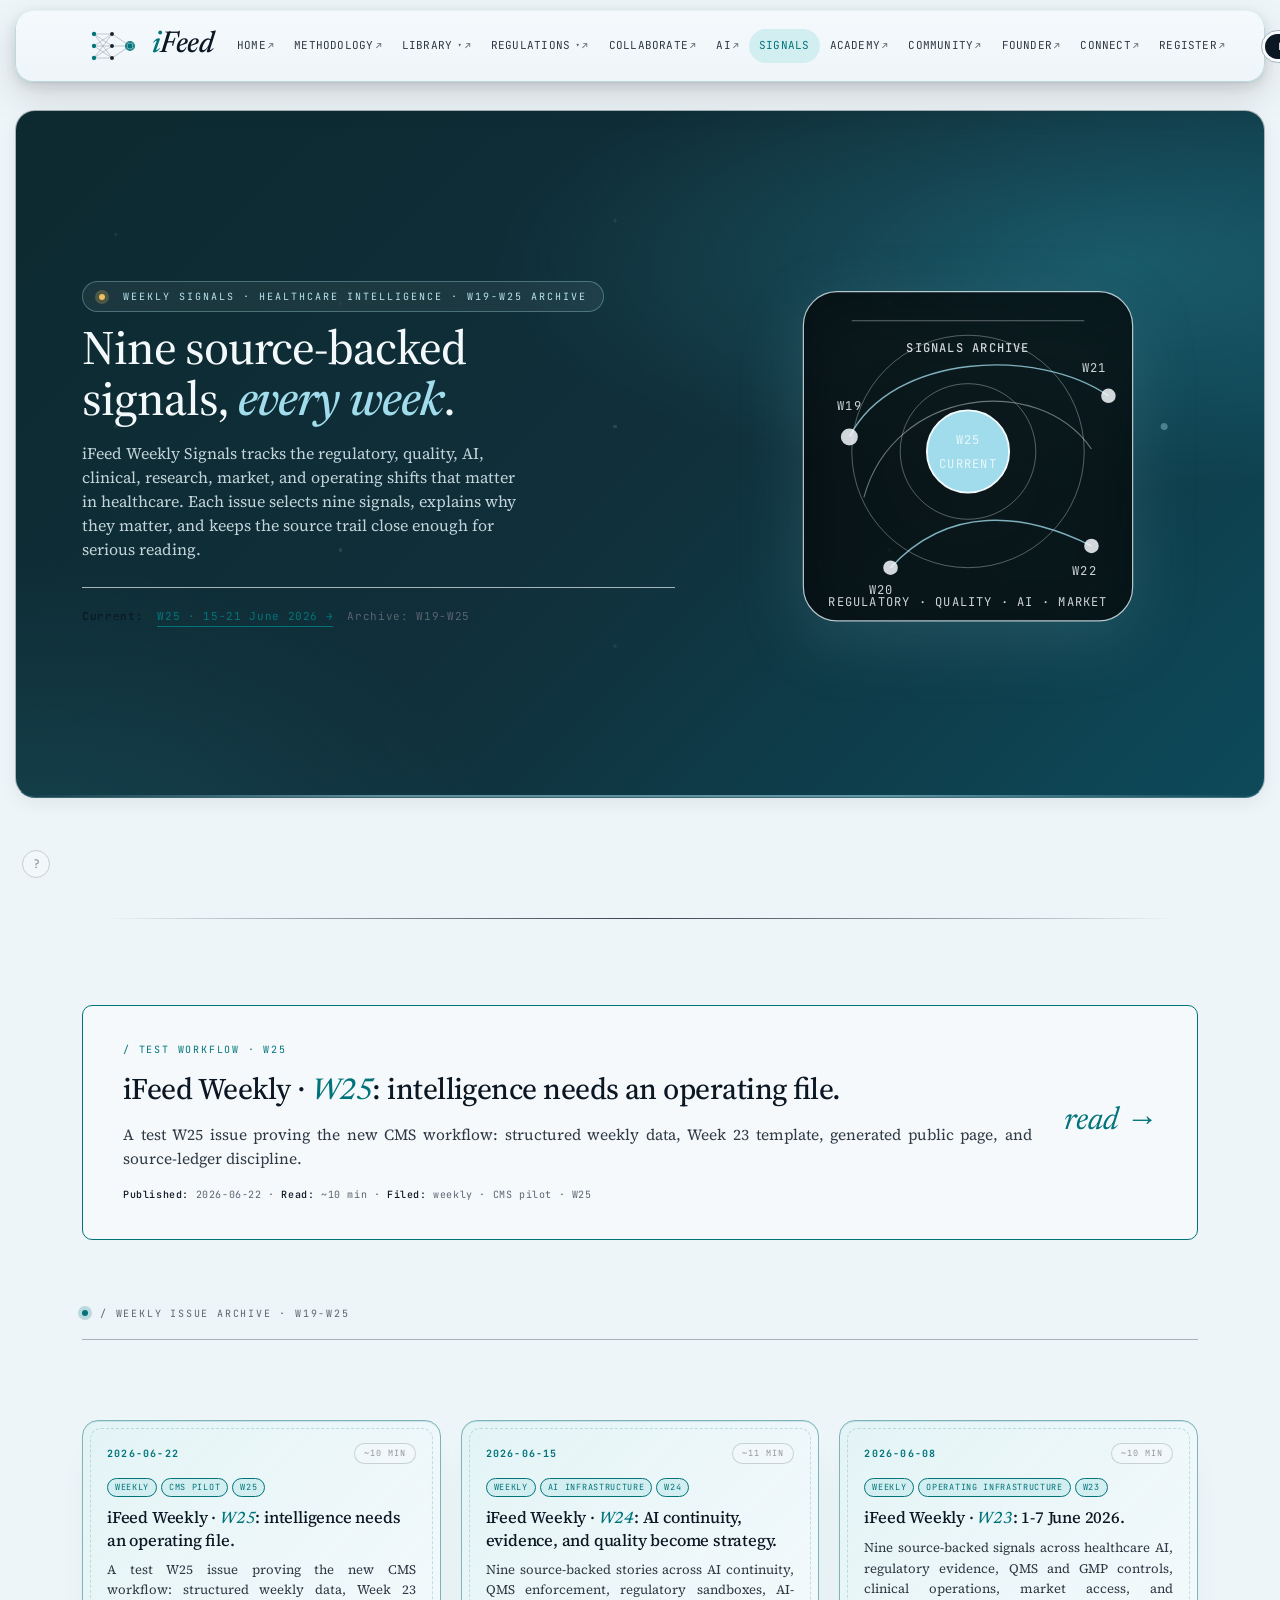
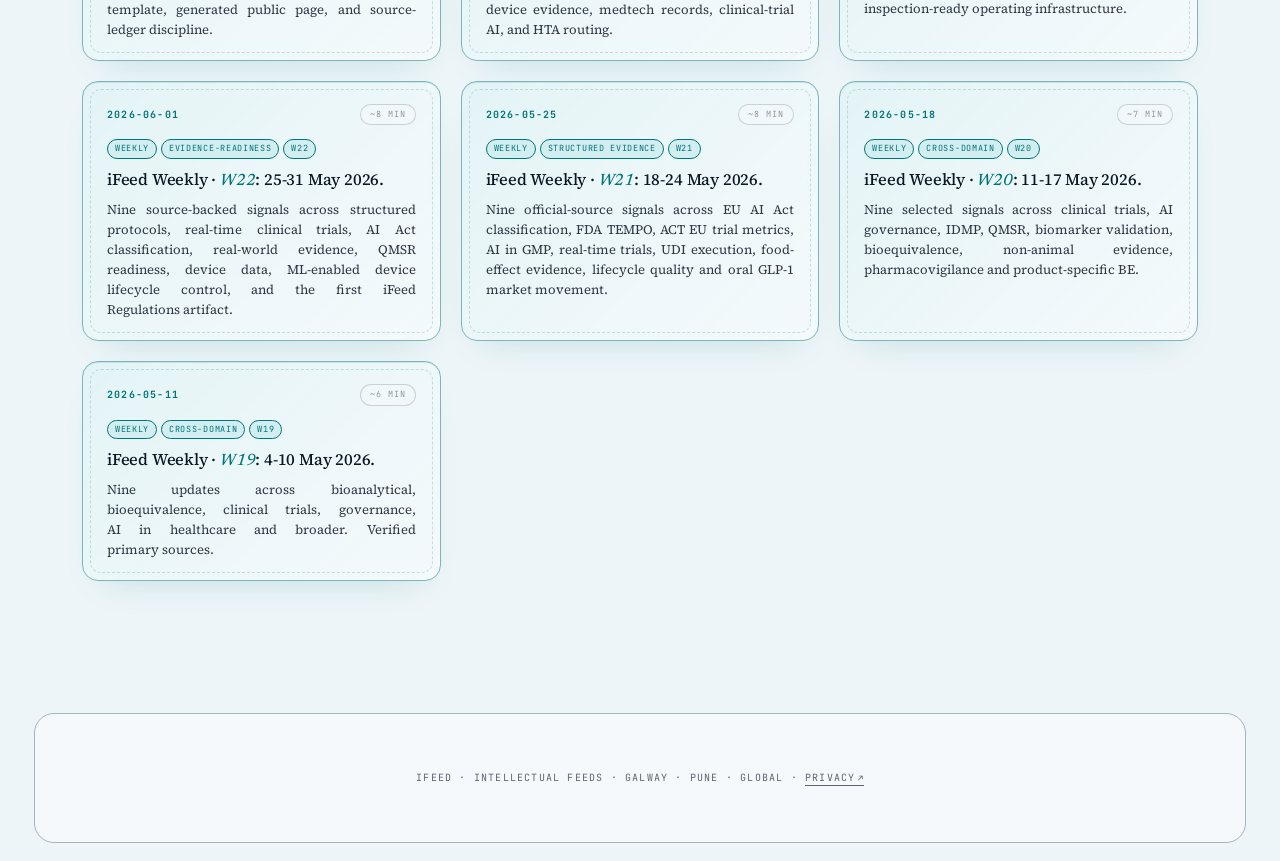
==== public/index.html @ 3b8269fa "Initial Weekly Signals CMS deployment" ====
<!doctype html>
<html lang="en" data-theme="light">
<head>
<meta charset="utf-8" />
<meta name="viewport" content="width=device-width, initial-scale=1" />
<meta http-equiv="Cache-Control" content="no-cache, no-store, must-revalidate" />
<meta http-equiv="Pragma" content="no-cache" />
<meta http-equiv="Expires" content="0" />
<title>iFeed Weekly Signals</title>
<meta name="description" content="iFeed Weekly Signals · source-backed healthcare intelligence across regulation, quality, AI, evidence, markets, and operations." />
<link rel="preconnect" href="https://fonts.googleapis.com" />
<link rel="preconnect" href="https://fonts.gstatic.com" crossorigin />
<link href="https://fonts.googleapis.com/css2?family=Inter:wght@400;500;600;700&family=JetBrains+Mono:wght@400;500&family=Newsreader:ital,opsz,wght@0,6..72,400;0,6..72,500;0,6..72,600;1,6..72,400;1,6..72,500;1,6..72,600&family=Source+Serif+4:opsz,wght@8..60,400;8..60,500;8..60,600&display=swap" rel="stylesheet" />
<link rel="stylesheet" href="theme.css?v=20260504au" />
<link rel="stylesheet" href="mark.css?v=20260504au" />
<script src="site.js?v=20260504au" defer></script>
<style>
  .wrap { max-width: 1180px; margin: 0 auto; padding: 0 32px; }
  .nav { position: sticky; top: 0; z-index: 50; background: color-mix(in srgb, var(--bg) 92%, transparent); backdrop-filter: blur(10px); border-bottom: 1px solid var(--rule); }
  .nav .nav-inner { max-width: 1180px; margin: 0 auto; padding: 22px 32px 22px 32px; display: flex; align-items: center; justify-content: space-between; gap: 14px; }
  .nav .brand { display: inline-flex; align-items: center; gap: 12px; }
  .nav .brand .nn11 { width: 88px; }
  .nav .brand .if-mark { font-size: 42px; }
  .nav .links { display: flex; gap: 2px; font-family: 'JetBrains Mono', monospace; font-size: 11px; letter-spacing: 0.02em; text-transform: uppercase; color: var(--ink-2); }
  .nav .links a { padding: 6px 0; border-bottom: 1px solid transparent; }
  .nav .links a:hover { color: var(--accent); border-bottom-color: var(--accent); }
  .nav .links a.current { color: var(--accent); }

  .hero { padding: 70px 0 48px; border-bottom: 1px solid var(--rule); }
  .hero .eyebrow { font-family: 'JetBrains Mono', monospace; font-size: 11px; letter-spacing: 0.18em; text-transform: uppercase; color: var(--accent); margin-bottom: 16px; }
  .hero h1 { font-family: 'Source Serif 4', serif; font-size: clamp(38px, 4.6vw, 56px); font-weight: 500; letter-spacing: -0.02em; line-height: 1.05; margin: 0 0 20px; max-width: 22ch; }
  .hero h1 em { font-family: 'Newsreader', serif; font-style: italic; color: var(--accent); }
  .hero .lede { font-family: 'Source Serif 4', serif; font-size: 19px; line-height: 1.55; color: var(--ink-2); max-width: 64ch; margin: 0; }
  .hero .lede em { font-family: 'Newsreader', serif; font-style: italic; color: var(--accent); }
  /* Hero 2-column with banner viz on the right (round 2.27 · adds the
     "small artifact in banner" pattern that other top-level pages have) */
  .hero-grid { display: grid; grid-template-columns: 1.3fr 1fr; gap: 56px; align-items: center; }
  @media (max-width: 960px) { .hero-grid { grid-template-columns: 1fr; gap: 28px; } .hero-viz { max-width: 320px; margin: 8px auto 0; justify-self: center; } }
  .hero-viz { width: 100%; max-width: 460px; justify-self: end; }
  .hero-viz svg { width: 100%; height: auto; display: block; overflow: visible; }
  /* Weekly Signals banner artifact · five weekly releases, one current issue */
  .signal-map .sm-panel { fill: color-mix(in srgb, var(--hero-bg) 44%, transparent); stroke: var(--hero-fg); stroke-width: 1; opacity: 0.72; }
  .signal-map .sm-orbit { fill: none; stroke: var(--hero-fg); stroke-width: 0.8; opacity: 0.34; }
  .signal-map .sm-path { fill: none; stroke: var(--hero-em); stroke-width: 1.2; opacity: 0.78; }
  .signal-map .sm-path-soft { fill: none; stroke: var(--hero-fg); stroke-width: 0.9; opacity: 0.42; }
  .signal-map .sm-node { fill: var(--hero-fg); opacity: 0.86; }
  .signal-map .sm-node-current { fill: var(--hero-em); stroke: var(--hero-fg); stroke-width: 1.5; }
  .signal-map .sm-label { font-family: 'JetBrains Mono', monospace; font-size: 8.5px; letter-spacing: 0.16em; text-transform: uppercase; fill: var(--hero-fg); opacity: 0.88; }
  .signal-map .sm-title { font-family: 'Source Serif 4', serif; font-size: 19px; font-weight: 500; fill: var(--hero-fg); }
  .signal-map .sm-current { font-family: 'JetBrains Mono', monospace; font-size: 9.5px; letter-spacing: 0.16em; text-transform: uppercase; fill: var(--hero-em); }
  .signal-map .sm-rule { stroke: var(--hero-fg); stroke-width: 0.7; opacity: 0.44; }

  /* Featured note */
  .feature { padding: 30px 0 16px; }
  .feature-card { padding: 36px 40px; background: var(--surface); border: 1px solid var(--accent); display: grid; grid-template-columns: 1fr auto; gap: 32px; align-items: center; transition: transform 0.18s; color: inherit; }
  .feature-card:hover { }
  @media (max-width: 760px) { .feature-card { grid-template-columns: 1fr; } }
  .feature-card .lab { font-family: 'JetBrains Mono', monospace; font-size: 10px; letter-spacing: 0.18em; text-transform: uppercase; color: var(--accent); margin-bottom: 14px; }
  .feature-card h2 { font-family: 'Source Serif 4', serif; font-size: 30px; font-weight: 500; letter-spacing: -0.018em; line-height: 1.15; margin: 0 0 14px; }
  .feature-card h2 em { font-family: 'Newsreader', serif; font-style: italic; color: var(--accent); }
  .feature-card p { font-family: 'Source Serif 4', serif; font-size: 15.5px; color: var(--ink-2); line-height: 1.55; margin: 0 0 16px; }
  .feature-card .meta { font-family: 'JetBrains Mono', monospace; font-size: 10px; letter-spacing: 0.06em; color: var(--ink-3); }
  .feature-card .meta b { color: var(--ink); font-weight: 500; }
  .feature-arrow { font-family: 'Newsreader', serif; font-style: italic; font-size: 32px; color: var(--accent); white-space: nowrap; }

  /* Notes gallery · iFeed-distinctive card-grid */
  .timeline { padding: 50px 0 80px; }
  .tl-h { font-family: 'JetBrains Mono', monospace; font-size: 10px; letter-spacing: 0.18em; text-transform: uppercase; color: var(--ink-3); margin: 0 0 28px; padding-bottom: 12px; border-bottom: 1px solid var(--rule-2); display: flex; align-items: center; gap: 12px; }
  .tl-h::before { content: ""; display: inline-block; width: 6px; height: 6px; border-radius: 50%; background: var(--accent); box-shadow: 0 0 0 4px color-mix(in srgb, var(--accent) 22%, transparent); }
  /* ───── Notes redesign · GLASS card · all-corner rounded · light folder icon ─────
     Single-piece card: fully rounded 16px, glass gradient + backdrop blur + dashed inner ring.
     Date sits inside as a light folder-icon + label, NOT an overhanging tab. */
  .gallery { display: grid !important; grid-template-columns: repeat(3, 1fr) !important; gap: 20px !important; padding: 24px 0 16px !important; margin: 0 !important; }
  @media (max-width: 1080px) { .gallery { grid-template-columns: repeat(2, 1fr) !important; } }
  @media (max-width: 720px) { .gallery { grid-template-columns: 1fr !important; } }

  /* Card · single glass piece, all corners curved */
  .note-row {
    position: relative;
    display: flex; flex-direction: column !important;
    padding: 22px 24px 20px !important;
    background: linear-gradient(135deg,
      color-mix(in srgb, var(--accent-bg) 50%, var(--surface)) 0%,
      color-mix(in srgb, var(--surface) 92%, transparent) 100%) !important;
    border: 1.5px solid color-mix(in srgb, var(--accent) 30%, var(--rule)) !important;
    border-radius: 16px !important;
    overflow: hidden !important;
    backdrop-filter: blur(8px); -webkit-backdrop-filter: blur(8px);
    box-shadow:
      0 1px 0 color-mix(in srgb, var(--accent) 14%, transparent) inset,
      0 18px 36px -22px color-mix(in srgb, var(--accent) 22%, transparent);
    transition: transform 0.22s, box-shadow 0.22s, border-color 0.18s !important;
    color: inherit; text-decoration: none;
    min-height: 0 !important; gap: 0 !important;
  }
  .note-row::before {
    content: ""; position: absolute; inset: 7px; border-radius: 11px;
    border: 1px dashed color-mix(in srgb, var(--accent) 20%, transparent);
    pointer-events: none; z-index: 0;
  }
  .note-row::after { display: none !important; box-shadow: none !important; }
  .note-row > * { position: relative; z-index: 1; }
  .note-row:hover {
    transform: translateY(-3px) !important;
    border-color: var(--accent) !important;
    box-shadow:
      0 1px 0 color-mix(in srgb, var(--accent) 22%, transparent) inset,
      0 26px 52px -24px color-mix(in srgb, var(--accent) 32%, transparent) !important;
  }

  /* TOP META ROW · light folder icon + date + read-time pill */
  .note-row .visual {
    display: flex !important; flex-direction: row !important;
    align-items: center !important; justify-content: space-between !important;
    aspect-ratio: auto !important;
    background: transparent !important;
    border: 0 !important;
    margin: 0 0 14px 0 !important;
    padding: 0 !important;
    overflow: visible !important;
    isolation: auto !important;
    gap: 10px !important;
    height: auto !important;
  }
  .note-row .visual::before, .note-row .visual::after { display: none !important; }
  .note-row .visual .glyph, .note-row .visual .if-stamp, .note-row .visual .pulse { display: none !important; }
  /* Date label · plain accent text, bold, no icon */
  .note-row .visual .yr {
    position: static !important;
    padding: 0 !important;
    background: transparent !important;
    background-image: none !important;
    color: var(--accent) !important;
    font-family: 'JetBrains Mono', monospace !important;
    font-style: normal !important;
    font-size: 10px !important;
    line-height: 1.4 !important;
    letter-spacing: 0.12em !important;
    text-transform: uppercase !important;
    opacity: 1 !important;
    font-weight: 700 !important;
    backdrop-filter: none !important;
    white-space: nowrap;
  }
  .note-row .visual .yr::after { display: none !important; }
  /* Read-time pill · soft light grey */
  .note-row .visual .right {
    position: static !important;
    padding: 3px 9px !important;
    background: color-mix(in srgb, var(--surface) 50%, transparent) !important;
    backdrop-filter: none !important;
    color: color-mix(in srgb, var(--ink-3) 65%, var(--surface)) !important;
    border: 1px solid color-mix(in srgb, var(--rule-2) 55%, transparent) !important;
    border-radius: 999px !important;
    font-family: 'JetBrains Mono', monospace !important;
    font-size: 8.5px !important;
    letter-spacing: 0.12em !important;
    text-transform: uppercase !important;
    opacity: 1 !important;
  }

  /* BODY · glass content (all sits inside the single card) */
  .note-row .body {
    position: static !important;
    padding: 0 !important;
    background: transparent !important;
    border: 0 !important;
    border-radius: 0 !important;
    backdrop-filter: none !important;
    box-shadow: none !important;
    display: flex !important; flex-direction: column !important;
    gap: 8px !important;
    flex: 1 1 auto;
    min-width: 0;
    overflow: visible !important;
  }
  .note-row .body::before { display: none !important; }

  @media (max-width: 540px) {
    .note-row { padding: 20px 20px 18px !important; }
  }
  .note-row::after { content: ""; position: absolute; inset: 0; border-radius: 14px; pointer-events: none; box-shadow: inset 0 0 0 1px transparent; transition: box-shadow 0.28s; }
  .note-row:hover { transform: translateY(-2px) !important; border-color: var(--accent) !important; box-shadow: 0 18px 36px -22px color-mix(in srgb, var(--accent) 30%, transparent) !important; }
  .note-row:hover::after { box-shadow: none !important; }
  .note-row .visual { position: relative; aspect-ratio: 16 / 10; display: flex; align-items: center; justify-content: center; overflow: hidden; isolation: isolate; }
  .note-row .visual::before { content: ""; position: absolute; inset: 0; opacity: 1; z-index: 1; }
  /* iFeed-distinctive: faint neural-network silhouette in banner */
  .note-row .visual::after { content: ""; position: absolute; inset: 0; z-index: 2; background-image:
    radial-gradient(circle at 18% 32%, var(--banner-pattern-a) 1.6px, transparent 2px),
    radial-gradient(circle at 18% 56%, var(--banner-pattern-a) 1.6px, transparent 2px),
    radial-gradient(circle at 18% 80%, var(--banner-pattern-a) 1.6px, transparent 2px),
    radial-gradient(circle at 50% 32%, var(--banner-pattern-b) 1.6px, transparent 2px),
    radial-gradient(circle at 50% 56%, var(--banner-pattern-b) 1.6px, transparent 2px),
    radial-gradient(circle at 50% 80%, var(--banner-pattern-b) 1.6px, transparent 2px),
    radial-gradient(circle at 82% 56%, var(--banner-pattern-c) 2.6px, transparent 3px),
    linear-gradient(110deg, transparent 35%, var(--banner-pattern-a) 50%, transparent 65%);
    pointer-events: none; mix-blend-mode: screen; }
  .note-row .glyph { position: relative; z-index: 3; font-family: 'Newsreader', serif; font-style: italic; font-size: 60px; color: var(--banner-fg); line-height: 1; text-shadow: 0 2px 18px color-mix(in srgb, var(--ink) 50%, transparent); letter-spacing: -0.02em; transition: transform 0.4s cubic-bezier(0.2, 0.7, 0.3, 1); }
  .note-row:hover .glyph { transform: scale(1.08) translateX(-2px); }
  /* iFeed brand mark · top-right corner */
  .note-row .visual .if-stamp { position: absolute; top: 14px; right: 14px; z-index: 3; width: 22px; height: 22px; border: 1px solid var(--banner-stamp-bd); border-radius: 50%; display: flex; align-items: center; justify-content: center; font-family: 'Newsreader', serif; font-style: italic; font-size: 13px; color: var(--banner-fg); opacity: 0.85; backdrop-filter: blur(6px); background: var(--banner-stamp-bg); }
  .note-row .visual .yr { position: absolute; bottom: 14px; left: 16px; z-index: 3; font-family: 'JetBrains Mono', monospace; font-size: 10px; letter-spacing: 0.14em; color: var(--banner-fg); text-transform: uppercase; opacity: 0.96; padding: 4px 10px; background: var(--banner-overlay); border-radius: 999px; backdrop-filter: blur(6px); }
  .note-row .visual .right { position: absolute; bottom: 14px; right: 16px; z-index: 3; font-family: 'JetBrains Mono', monospace; font-size: 10px; letter-spacing: 0.14em; color: var(--banner-fg); text-transform: uppercase; opacity: 0.96; padding: 4px 10px; background: var(--banner-overlay); border-radius: 999px; backdrop-filter: blur(6px); }
  .note-row .body .topics { order: 1; margin-bottom: 2px; flex-wrap: wrap; gap: 4px !important; }
  .note-row .body .topics .chip { font-size: 8.5px !important; padding: 2px 7px !important; }
  .note-row .body h3 { order: 2 !important; margin: 0 !important; font-size: 16.5px !important; line-height: 1.28 !important; letter-spacing: -0.012em !important; }
  .note-row .body p { order: 3 !important; font-size: 13px !important; line-height: 1.55 !important; }
  /* Newsreader-italic accent stripe at top of body — iFeed-distinctive */
  .note-row .body::before { content: ""; position: absolute; top: 0; left: 24px; right: 24px; height: 1px; background: linear-gradient(90deg, var(--accent), transparent); opacity: 0; transition: opacity 0.28s; }
  .note-row:hover .body::before { opacity: 1; }
  .note-row .body .topics { display: flex; gap: 6px; flex-wrap: wrap; order: 1; }
  .note-row .body .topics .chip { font-family: 'JetBrains Mono', monospace; font-size: 9px; padding: 3px 9px; letter-spacing: 0.08em; text-transform: uppercase; border: 1px solid var(--accent); color: var(--accent); background: var(--accent-bg); border-radius: 999px; transition: background 0.18s; }
  .note-row:hover .body .topics .chip { background: color-mix(in srgb, var(--accent-bg) 80%, var(--accent)); }
  .note-row .body h3 { order: 2; font-family: 'Source Serif 4', serif; font-size: 18px; font-weight: 500; margin: 0; letter-spacing: -0.008em; line-height: 1.3; color: var(--ink); transition: color 0.22s; }
  .note-row .body h3 em { font-family: 'Newsreader', serif; font-style: italic; color: var(--accent); }
  .note-row .body p { display: block !important; font-family: 'Source Serif 4', serif; font-size: 13.5px; color: var(--ink-2); line-height: 1.55; margin: 0 !important; order: 3; }
  .note-row:hover h3 { color: var(--accent); }
  /* Subtle visual band line · pulses on hover */
  .note-row .visual .pulse { position: absolute; bottom: 0; left: 0; right: 0; height: 2px; background: linear-gradient(90deg, transparent, var(--accent), transparent); transform: translateX(-100%); transition: transform 0.6s ease; z-index: 4; }
  .note-row:hover .visual .pulse { transform: translateX(100%); }
  /* Topic-coloured visual banners */
  .note-row[data-topics*="eu-ai-act"] .visual::before { background: linear-gradient(135deg, #3F6D7E 0%, #1F3F4D 100%); }
  .note-row[data-topics*="fda"] .visual::before { background: linear-gradient(135deg, #5A6F8A 0%, #2D3A4B 100%); }
  .note-row[data-topics*="gmp"] .visual::before { background: linear-gradient(135deg, #6B7D5A 0%, #3D4A2D 100%); }
  .note-row[data-topics*="bioanalytical"] .visual::before { background: linear-gradient(135deg, #7A6C4F 0%, #4A3F2D 100%); }
  .note-row[data-topics*="bioequivalence"] .visual::before { background: linear-gradient(135deg, #8A6B6B 0%, #4F3838 100%); }
  .note-row[data-topics*="clinical"] .visual::before { background: linear-gradient(135deg, #6F7C8A 0%, #3D4754 100%); }
  .note-row[data-topics*="governance"] .visual::before { background: linear-gradient(135deg, #5C7470 0%, #2F4441 100%); }
  .note-row[data-topics*="methodology"] .visual::before { background: linear-gradient(135deg, #7A5A75 0%, #422E40 100%); }
  /* Default fallback for any unmatched */
  .note-row .visual::before { background: linear-gradient(135deg, var(--accent) 0%, color-mix(in srgb, var(--accent) 60%, var(--ink)) 100%); }
  .note-row.ph { opacity: 0.55; pointer-events: none; }
  .note-row.ph .visual::before { background: linear-gradient(135deg, var(--ink-3) 0%, var(--rule-2) 100%); }
  .note-row.subscribe-card .visual::before { background: linear-gradient(135deg, var(--ink) 0%, var(--accent) 100%); }
  .note-row.subscribe-card { border-color: var(--accent); }

  footer { padding: 40px 0 80px; }
  footer .credits { font-family: 'JetBrains Mono', monospace; font-size: 10px; color: var(--ink-3); letter-spacing: 0.12em; text-transform: uppercase; text-align: center; }

  /* Responsive · banner + card adjustments for narrow viewports */
  @media (max-width: 540px) {
    .note-row .visual { aspect-ratio: 16 / 9; }
    .note-row .glyph { font-size: 48px; }
    .note-row .body { padding: 18px 18px 22px; }
    .note-row .body h3 { font-size: 17px; }
    .gallery { gap: 16px; grid-template-columns: 1fr; }
  }
  @media (max-width: 760px) {
    .feature-card { padding: 28px 26px; }
    .feature-card h2 { font-size: 24px; }
    .filter-strip .chips { gap: 6px; }
  }

  /* hero · banner · contrast-with-page (light page → dark banner, dark page → light banner) */
  .hero-banner-canvas {
    position: relative; overflow: hidden; isolation: isolate;
    background:
      radial-gradient(ellipse 80% 60% at 80% 30%, var(--hero-glow-a) 0%, transparent 60%),
      radial-gradient(ellipse 60% 80% at 0% 100%, var(--hero-glow-b) 0%, transparent 55%),
      linear-gradient(135deg, var(--hero-base) 0%, var(--hero-mid) 50%, var(--hero-end) 100%);
    border-bottom: 1px solid var(--hero-border);
    color: var(--hero-fg);
  }
  .hero-banner-canvas::before {
    content: ""; position: absolute; inset: 0; z-index: 0; pointer-events: none;
    background-image:
      radial-gradient(circle at 12% 20%, var(--hero-pat-a) 1.4px, transparent 2px),
      radial-gradient(circle at 12% 50%, var(--hero-pat-a) 1.4px, transparent 2px),
      radial-gradient(circle at 12% 80%, var(--hero-pat-a) 1.4px, transparent 2px),
      radial-gradient(circle at 30% 30%, var(--hero-pat-b) 1.6px, transparent 2px),
      radial-gradient(circle at 30% 70%, var(--hero-pat-b) 1.6px, transparent 2px),
      radial-gradient(circle at 50% 50%, var(--hero-pat-b) 1.8px, transparent 2px),
      radial-gradient(circle at 70% 35%, var(--hero-pat-a) 1.4px, transparent 2px),
      radial-gradient(circle at 70% 65%, var(--hero-pat-a) 1.4px, transparent 2px),
      radial-gradient(circle at 90% 50%, var(--hero-pat-c) 3px, transparent 4px);
  }
  .hero-banner-canvas > .wrap, .hero-banner-canvas > * { position: relative; z-index: 1; }
  /* In-banner typography overrides */
  .hero-banner-canvas .eyebrow { color: var(--hero-eyebrow-fg) !important; display: inline-flex; align-items: center; gap: 10px; padding: 6px 14px; border: 1px solid var(--hero-eyebrow-bd); border-radius: 999px; backdrop-filter: blur(6px); background: var(--hero-eyebrow-bg); }
  .hero-banner-canvas .eyebrow .signal-mark { background: var(--hero-signal) !important; box-shadow: 0 0 0 4px var(--hero-signal-halo) !important; }
  .hero-banner-canvas h1 { color: var(--hero-fg) !important; }
  .hero-banner-canvas h1 em { color: var(--hero-em) !important; }
  .hero-banner-canvas .lede { color: var(--hero-fg-soft) !important; }
  .hero-banner-canvas .lede em { color: var(--hero-em) !important; }
  .hero-banner-canvas p { color: var(--hero-fg-soft); }
  .hero-banner-canvas p em { color: var(--hero-em); }
  .hero-banner-canvas .meta, .hero-banner-canvas .meta-strip { color: var(--hero-meta-fg) !important; border-top: 1px solid var(--hero-meta-rule); }
  .hero-banner-canvas .meta b, .hero-banner-canvas .meta-strip b { color: var(--hero-meta-strong) !important; }
  .hero-banner-canvas .meta a, .hero-banner-canvas .meta-strip a { color: var(--hero-em) !important; }
  .hero-banner-canvas a { color: var(--hero-em); }
  .hero-banner-canvas .cta-btn, .hero-banner-canvas .btn { display: inline-flex; align-items: center; gap: 10px; padding: 14px 26px; font-family: 'JetBrains Mono', monospace; font-size: 11px; letter-spacing: 0.14em; text-transform: uppercase; border-radius: 999px; transition: transform 0.2s, background 0.2s, border-color 0.2s, color 0.2s; }
  .hero-banner-canvas .cta-btn.primary, .hero-banner-canvas .btn.primary { background: var(--hero-cta1-bg); color: var(--hero-cta1-fg); border: 1px solid var(--hero-cta1-bg); }
  .hero-banner-canvas .cta-btn.primary:hover, .hero-banner-canvas .btn.primary:hover { transform: translateY(-2px); background: var(--hero-cta1-bg-h); border-color: var(--hero-cta1-bg-h); }
  .hero-banner-canvas .cta-btn.secondary, .hero-banner-canvas .btn.secondary { background: transparent; color: var(--hero-cta2-fg); border: 1px solid var(--hero-cta2-bd); }
  .hero-banner-canvas .cta-btn.secondary:hover, .hero-banner-canvas .btn.secondary:hover { transform: translateY(-2px); background: var(--hero-cta2-bg-h); }
</style>
<link rel="icon" type="image/svg+xml" href="favicon.svg?v=20260504au" />
<!-- Open Graph · share preview metadata (LinkedIn, WhatsApp, Slack, FB) -->
<meta property="og:type" content="website" />
<meta property="og:title" content="iFeed Weekly Signals" />
<meta property="og:description" content="iFeed Weekly Signals · source-backed healthcare intelligence across regulation, quality, AI, evidence, markets, and operations." />
<meta property="og:url" content="https://weeklysignals.ifeed.ie/" />
<meta property="og:image" content="https://iFeed.ie/favicon.svg" />
<meta property="og:site_name" content="iFeed" />
<meta property="og:locale" content="en_IE" />
<!-- Twitter Card · share preview metadata (X / Twitter) -->
<meta name="twitter:card" content="summary" />
<meta name="twitter:title" content="iFeed Weekly Signals" />
<meta name="twitter:description" content="iFeed Weekly Signals · source-backed healthcare intelligence across regulation, quality, AI, evidence, markets, and operations." />
<meta name="twitter:image" content="https://iFeed.ie/favicon.svg" />

<link rel="canonical" href="https://weeklysignals.ifeed.ie/" />
</head>
<body>

<svg width="0" height="0" style="position:absolute" aria-hidden="true">
  <symbol id="nn11" viewBox="0 0 100 80">
    <g class="net-edge"><line x1="20" y1="20" x2="50" y2="20"/><line x1="20" y1="20" x2="50" y2="40"/><line x1="20" y1="20" x2="50" y2="60"/><line x1="20" y1="40" x2="50" y2="20"/><line x1="20" y1="40" x2="50" y2="40"/><line x1="20" y1="40" x2="50" y2="60"/><line x1="20" y1="60" x2="50" y2="20"/><line x1="20" y1="60" x2="50" y2="40"/><line x1="20" y1="60" x2="50" y2="60"/><line x1="50" y1="20" x2="80" y2="40"/><line x1="50" y1="40" x2="80" y2="40"/><line x1="50" y1="60" x2="80" y2="40"/></g>
    <circle class="node-input" cx="20" cy="20" r="3.6"/><circle class="node-input" cx="20" cy="40" r="3.6"/><circle class="node-input" cx="20" cy="60" r="3.6"/>
    <circle class="node-mid" cx="50" cy="20" r="3.2"/><circle class="node-mid" cx="50" cy="40" r="3.2"/><circle class="node-mid" cx="50" cy="60" r="3.2"/>
    <circle class="halo halo-a" cx="80" cy="40" r="6"/><circle class="halo halo-b" cx="80" cy="40" r="7.5"/>
    <circle class="node-out" cx="80" cy="40" r="4.4"/>
  </symbol>
</svg>

<div class="theme-toggle" role="group" aria-label="theme toggle">
  <button type="button" id="t-light" class="active" aria-label="light theme">Light</button>
  <button type="button" id="t-dark" aria-label="dark theme">Dark</button>
</div>

<nav class="nav">
  <div class="nav-inner">
    <a class='brand' href='https://ifeed.ie/'>
      <div class="nn11"><svg viewBox="0 0 100 80" style="width:100%;height:auto;display:block;overflow:visible" aria-label="iFeed neural network mark">
    <g class="nerve">
      <line x1="20" y1="20" x2="50" y2="20"/><line x1="20" y1="20" x2="50" y2="40"/><line x1="20" y1="20" x2="50" y2="60"/>
      <line x1="20" y1="40" x2="50" y2="20"/><line x1="20" y1="40" x2="50" y2="40"/><line x1="20" y1="40" x2="50" y2="60"/>
      <line x1="20" y1="60" x2="50" y2="20"/><line x1="20" y1="60" x2="50" y2="40"/><line x1="20" y1="60" x2="50" y2="60"/>
      <line x1="50" y1="20" x2="80" y2="40"/><line x1="50" y1="40" x2="80" y2="40"/><line x1="50" y1="60" x2="80" y2="40"/>
    </g>
    <circle class="neuron-in" cx="20" cy="20" r="3.6"/><circle class="neuron-in" cx="20" cy="40" r="3.6"/><circle class="neuron-in" cx="20" cy="60" r="3.6"/>
    <circle class="neuron-mid" cx="50" cy="20" r="3.2"/><circle class="neuron-mid" cx="50" cy="40" r="3.2"/><circle class="neuron-mid" cx="50" cy="60" r="3.2"/>
    <circle class="halo-ring halo-a" cx="80" cy="40" r="6"/>
    <circle class="halo-ring halo-b" cx="80" cy="40" r="7.5"/>
    <circle class="neuron-out" cx="80" cy="40" r="4.4"/>
  </svg></div>
      <span class="if-mark sm"><span class="i">i</span>Feed</span>
    </a>
    <button type="button" class="nav-toggle" aria-label="toggle nav" aria-expanded="false"><span class="bar"></span></button>
    <div class="links">
      <a href='https://ifeed.ie/'>Home</a>
      <a href="https://ifeed.ie/methodology.html">Methodology</a>
      <span class="has-dropdown"><a href="https://library.ifeed.ie/">Library<span class="caret">▾</span></a><div class="dropdown" role="menu"><a href="https://library.ifeed.ie/library/bioanalytical.html"><span class="d-name">Bio-Analytical Trials</span></a><a href="https://library.ifeed.ie/library/bioequivalence.html"><span class="d-name">Bio-Equivalence Trials</span></a><a href="https://library.ifeed.ie/library/clinical-trials.html"><span class="d-name">Clinical Trials</span></a><a href="https://library.ifeed.ie/library/governance.html"><span class="d-name">Governance</span></a><div class="d-sep"></div><a class="d-all" href="https://library.ifeed.ie/"><span class="d-name">All · Library hub →</span></a></div></span>
      <span class="has-dropdown"><a href="https://regulations.ifeed.ie/">Regulations<span class="caret">▾</span></a><div class="dropdown" role="menu"><a href="https://regulations.ifeed.ie/regulations/eu-ai-act.html"><span class="d-name">EU AI Act</span></a><a href="https://regulations.ifeed.ie/regulations/fda-qmsr.html"><span class="d-name">FDA QMSR</span></a><a href="https://regulations.ifeed.ie/regulations/fda-csa.html"><span class="d-name">FDA CSA</span></a><a href="https://regulations.ifeed.ie/regulations/gamp5-ai-validation.html"><span class="d-name">GAMP 5 / AI validation</span></a><a href="https://regulations.ifeed.ie/regulations/ich-e6-r3.html"><span class="d-name">ICH E6(R3)</span></a><a href="https://regulations.ifeed.ie/regulations/good-ai-practice.html"><span class="d-name">FDA/EMA Good AI Practice</span></a><a href="https://regulations.ifeed.ie/regulations/iso-iec-42001.html"><span class="d-name">ISO/IEC 42001</span></a><a href="https://regulations.ifeed.ie/regulations/ai-medtech-samd.html"><span class="d-name">AI-enabled MedTech / SaMD</span></a><div class="d-sep"></div><a class="d-all" href="https://regulations.ifeed.ie/"><span class="d-name">All · Regulations hub →</span></a></div></span>
      <a href="https://ifeed.ie/services.html">Collaborate</a>
      <a href="https://ai.ifeed.ie/">AI</a>
      <a class='current' href='/'>Signals</a>
      <a href="https://ifeed.ie/academy.html">Academy</a>
      <a href="https://ifeed.ie/community.html">Community</a>
      <a href="https://ifeed.ie/founder.html">Founder</a>
      <a href="https://ifeed.ie/connect.html">Connect</a>
      <a href="https://ifeed.ie/register.html">Register</a>
    </div>
  </div>
</nav>
<main>

<header class="hero hero-banner-canvas">
  <div class="wrap">
    <div class="hero-grid">
      <div class="hero-text">
        <div class="eyebrow"><span class="signal-mark"></span>weekly signals &middot; healthcare intelligence &middot; W19-W25 archive</div>
        <h1>Nine source-backed signals, <em>every week</em>.</h1>
        <p class="lede">iFeed Weekly Signals tracks the regulatory, quality, AI, clinical, research, market, and operating shifts that matter in healthcare. Each issue selects nine signals, explains why they matter, and keeps the source trail close enough for serious reading.</p>
        <div style="margin-top: 26px; padding-top: 20px; border-top: 1px solid var(--rule-2); display: flex; gap: 14px; flex-wrap: wrap; font-family: 'JetBrains Mono', monospace; font-size: 11px; letter-spacing: 0.06em; color: var(--ink-3);">
          <span style="color: var(--ink); font-weight: 500;">Current:</span>
          <a href='2026-06-22_weekly-w25.html' style='color: var(--accent); border-bottom: 1px solid var(--accent); padding-bottom: 1px;'>W25 · 15-21 June 2026 &rarr;</a>
          <span>Archive: W19-W25</span>
        </div>
      </div>
      <div class="hero-viz">
        <svg class="banner-art signal-map" viewBox="0 0 380 360" preserveAspectRatio="xMidYMid meet" aria-label="Weekly Signals map showing weekly issues and the current W25 issue">
          <rect class="sm-panel" x="54" y="46" width="272" height="272" rx="28"/>
          <circle class="sm-orbit" cx="190" cy="178" r="96"/>
          <circle class="sm-orbit" cx="190" cy="178" r="56"/>
          <path class="sm-path-soft" d="M104 216 C128 126 248 112 292 176"/>
          <path class="sm-path" d="M92 166 C128 96 248 92 306 132"/>
          <path class="sm-path" d="M126 274 C174 222 236 228 292 256"/>
          <circle class="sm-node" cx="92" cy="166" r="7"/>
          <circle class="sm-node" cx="126" cy="274" r="6"/>
          <circle class="sm-node" cx="306" cy="132" r="6"/>
          <circle class="sm-node" cx="292" cy="256" r="6"/>
          <circle class="sm-node-current" cx="190" cy="178" r="34"/>
          <text class="sm-current" x="190" y="172" text-anchor="middle">W25</text>
          <text class="sm-label" x="190" y="192" text-anchor="middle">current</text>
          <text class="sm-label" x="82" y="144">W19</text>
          <text class="sm-label" x="108" y="296">W20</text>
          <text class="sm-label" x="284" y="112">W21</text>
          <text class="sm-label" x="276" y="280">W22</text>
          <line class="sm-rule" x1="94" y1="70" x2="286" y2="70"/>
          <text class="sm-title" x="190" y="96" text-anchor="middle">Signals archive</text>
          <text class="sm-label" x="190" y="306" text-anchor="middle">regulatory · quality · AI · market</text>
        </svg>
      </div>
    </div>
  </div>
</header>

<div class="wrap">
  <!-- Featured note -->
  <section class="feature">
    <a class='feature-card' href='2026-06-22_weekly-w25.html'>
      <div>
        <div class="lab">/ test workflow · W25</div>
        <h2>iFeed Weekly · <em>W25</em>: intelligence needs an operating file.</h2>
        <p>A test W25 issue proving the new CMS workflow: structured weekly data, Week 23 template, generated public page, and source-ledger discipline.</p>
        <div class="meta"><b>Published:</b> 2026-06-22 · <b>Read:</b> ~10 min · <b>Filed:</b> weekly · CMS pilot · W25</div>
      </div>
      <span class="feature-arrow">read &rarr;</span>
    </a>
  </section>

  <!-- Timeline -->
  <section class="timeline">
    <div class="tl-h">/ Weekly issue archive · W19-W25</div>
    <div class="gallery">
    <a class='note-row' data-domain='cross' data-topics='weekly weekly cms pilot w25' href='2026-06-22_weekly-w25.html'>
  <div class="visual"><span class="glyph">W25</span><span class="if-stamp">i</span><span class="pulse"></span><div class="yr">2026-06-22</div><div class="right">~10 min</div></div>
  <div class="body">
    <div class="topics"><span class="chip">weekly</span><span class="chip">CMS pilot</span><span class="chip">W25</span></div>
    <h3>iFeed Weekly · <em>W25</em>: intelligence needs an operating file.</h3>
    <p>A test W25 issue proving the new CMS workflow: structured weekly data, Week 23 template, generated public page, and source-ledger discipline.<span style="display:none"> generated</span></p>
  </div>
</a>
    <a class='note-row' data-domain='cross' data-topics='weekly weekly ai infrastructure w24' href='2026-06-15_weekly-w24.html'>
  <div class="visual"><span class="glyph">W24</span><span class="if-stamp">i</span><span class="pulse"></span><div class="yr">2026-06-15</div><div class="right">~11 min</div></div>
  <div class="body">
    <div class="topics"><span class="chip">weekly</span><span class="chip">AI infrastructure</span><span class="chip">W24</span></div>
    <h3>iFeed Weekly · <em>W24</em>: AI continuity, evidence, and quality become strategy.</h3>
    <p>Nine source-backed stories across AI continuity, QMS enforcement, regulatory sandboxes, AI-device evidence, medtech records, clinical-trial AI, and HTA routing.<span style="display:none"> locked</span></p>
  </div>
</a>
    <a class='note-row' data-domain='cross' data-topics='weekly weekly operating infrastructure w23' href='2026-06-08_weekly-w23.html'>
  <div class="visual"><span class="glyph">W23</span><span class="if-stamp">i</span><span class="pulse"></span><div class="yr">2026-06-08</div><div class="right">~10 min</div></div>
  <div class="body">
    <div class="topics"><span class="chip">weekly</span><span class="chip">operating infrastructure</span><span class="chip">W23</span></div>
    <h3>iFeed Weekly · <em>W23</em>: 1-7 June 2026.</h3>
    <p>Nine source-backed signals across healthcare AI, regulatory evidence, QMS and GMP controls, clinical operations, market access, and inspection-ready operating infrastructure.<span style="display:none"> locked</span></p>
  </div>
</a>
    <a class='note-row' data-domain='cross' data-topics='weekly weekly evidence-readiness w22' href='2026-06-01_weekly-w22.html'>
  <div class="visual"><span class="glyph">W22</span><span class="if-stamp">i</span><span class="pulse"></span><div class="yr">2026-06-01</div><div class="right">~8 min</div></div>
  <div class="body">
    <div class="topics"><span class="chip">weekly</span><span class="chip">evidence-readiness</span><span class="chip">W22</span></div>
    <h3>iFeed Weekly · <em>W22</em>: 25-31 May 2026.</h3>
    <p>Nine source-backed signals across structured protocols, real-time clinical trials, AI Act classification, real-world evidence, QMSR readiness, device data, ML-enabled device lifecycle control, and the first iFeed Regulations artifact.<span style="display:none"> locked</span></p>
  </div>
</a>
    <a class='note-row' data-domain='cross' data-topics='weekly weekly structured evidence w21' href='2026-05-25_weekly-w21.html'>
  <div class="visual"><span class="glyph">W21</span><span class="if-stamp">i</span><span class="pulse"></span><div class="yr">2026-05-25</div><div class="right">~8 min</div></div>
  <div class="body">
    <div class="topics"><span class="chip">weekly</span><span class="chip">structured evidence</span><span class="chip">W21</span></div>
    <h3>iFeed Weekly · <em>W21</em>: 18-24 May 2026.</h3>
    <p>Nine official-source signals across EU AI Act classification, FDA TEMPO, ACT EU trial metrics, AI in GMP, real-time trials, UDI execution, food-effect evidence, lifecycle quality and oral GLP-1 market movement.<span style="display:none"> locked</span></p>
  </div>
</a>
    <a class='note-row' data-domain='cross' data-topics='weekly weekly cross-domain w20' href='2026-05-18_weekly-w20.html'>
  <div class="visual"><span class="glyph">W20</span><span class="if-stamp">i</span><span class="pulse"></span><div class="yr">2026-05-18</div><div class="right">~7 min</div></div>
  <div class="body">
    <div class="topics"><span class="chip">weekly</span><span class="chip">cross-domain</span><span class="chip">W20</span></div>
    <h3>iFeed Weekly · <em>W20</em>: 11-17 May 2026.</h3>
    <p>Nine selected signals across clinical trials, AI governance, IDMP, QMSR, biomarker validation, bioequivalence, non-animal evidence, pharmacovigilance and product-specific BE.<span style="display:none"> locked</span></p>
  </div>
</a>
    <a class='note-row' data-domain='cross' data-topics='weekly weekly cross-domain w19' href='2026-05-11_weekly-w19.html'>
  <div class="visual"><span class="glyph">W19</span><span class="if-stamp">i</span><span class="pulse"></span><div class="yr">2026-05-11</div><div class="right">~6 min</div></div>
  <div class="body">
    <div class="topics"><span class="chip">weekly</span><span class="chip">cross-domain</span><span class="chip">W19</span></div>
    <h3>iFeed Weekly · <em>W19</em>: 4-10 May 2026.</h3>
    <p>Nine updates across bioanalytical, bioequivalence, clinical trials, governance, AI in healthcare and broader. Verified primary sources.<span style="display:none"> locked</span></p>
  </div>
</a>
    </div>
  </section>
</div>

</main>
<footer>
  <div class="wrap">
    <div class="credits">iFeed &middot; Intellectual Feeds &middot; Galway &middot; Pune &middot; Global &middot; <a href="https://ifeed.ie/privacy.html" style="color: inherit; border-bottom: 1px solid currentColor; padding-bottom: 1px;">privacy</a></div>
  </div>
</footer>

<script>
  const root = document.documentElement;
  const tLight = document.getElementById('t-light');
  const tDark = document.getElementById('t-dark');
  const saved = localStorage.getItem('ifeed-theme');
  if (saved === 'dark') { root.setAttribute('data-theme','dark'); tDark.classList.add('active'); tLight.classList.remove('active'); }
  tLight.addEventListener('click', () => { root.setAttribute('data-theme','light'); tLight.classList.add('active'); tDark.classList.remove('active'); localStorage.setItem('ifeed-theme','light'); });
  tDark.addEventListener('click', () => { root.setAttribute('data-theme','dark'); tDark.classList.add('active'); tLight.classList.remove('active'); localStorage.setItem('ifeed-theme','dark'); });

</script>

</body>
</html>
---- public/theme.css ----
/* ─────────────────────────────────────────────────
   MONSOON STEEL · paired light + dark
   Every token has a value in BOTH themes.
   No element references raw colors — only tokens.
   Switch via: <html data-theme="light|dark">
   ───────────────────────────────────────────────── */

:root[data-theme="light"] {
  /* canvas */
  --bg:        oklch(96.5% 0.008 230);
  --bg-2:      oklch(94% 0.010 230);
  --bg-3:      oklch(91% 0.014 230);
  --surface:   oklch(98% 0.006 230);
  --surface-2: oklch(95.5% 0.009 230);

  /* rules / borders */
  --rule:        oklch(85% 0.014 230);
  --rule-2:      oklch(76% 0.018 230);
  --rule-strong: oklch(56% 0.024 230);

  /* ink */
  --ink:   oklch(20% 0.030 250);
  --ink-2: oklch(34% 0.024 250);
  --ink-3: oklch(50% 0.020 250);
  --ink-4: oklch(66% 0.016 230);

  /* accent · monsoon teal (PRIMARY) */
  --accent:    oklch(50% 0.10 200);
  --accent-2:  oklch(58% 0.10 200);
  --accent-bg: oklch(93% 0.030 200);

  /* signal · saffron pinpoint (RESERVED — live, new, attention) */
  --signal:    oklch(62% 0.16 65);
  --signal-2:  oklch(68% 0.14 65);
  --signal-bg: oklch(94% 0.04 70);

  /* regulator palette · five distinct hues for cross-region comparison */
  --reg-ich:    #B8923A;  /* ICH M10 · gold/wheat · the harmonised baseline */
  --reg-ich-bg: #FBF3DB;
  --reg-fda:    #B5783E;  /* FDA · warm tan · United States */
  --reg-fda-bg: #FAEAD3;
  --reg-ema:    #4F8051;  /* EMA · forest green · Europe */
  --reg-ema-bg: #DEEBDB;
  --reg-who:    #695E84;  /* WHO · lavender/violet · global PQT */
  --reg-who-bg: #E5DDF1;
  --reg-anv:    #9B5743;  /* ANVISA · terracotta · Brazil */
  --reg-anv-bg: #F4DACE;

  /* converge / diverge tags */
  --converge:    oklch(50% 0.13 145);
  --converge-bg: oklch(94% 0.04 145);
  --diverge:     oklch(58% 0.16 35);
  --diverge-bg:  oklch(94% 0.04 35);

  --shadow-1: 0 1px 2px oklch(20% 0.03 250 / 0.06);
  --shadow-2: 0 4px 16px oklch(20% 0.03 250 / 0.08);
}

/* ─────────────────────────────────────────────────────────────────────
 * WEEKLY SIGNAL CONTRAST CONTRACT · 2026-05-31
 *
 * Weekly digests are focus pages, but their hero and expanded signal
 * cards must still follow the iFeed public-platform banner rule:
 * light page -> dark work surface; dark page -> light work surface.
 * ───────────────────────────────────────────────────────────────────── */
html.w21-signal-room .hero,
html.w21-signal-room .carousel-slide {
  background:
    radial-gradient(circle at 72% 22%, var(--hero-glow-a), transparent 24rem),
    radial-gradient(circle at 14% 72%, var(--hero-glow-b), transparent 22rem),
    linear-gradient(135deg, var(--hero-base), var(--hero-mid) 58%, var(--hero-end)) !important;
  border-color: var(--hero-border) !important;
  color: var(--hero-fg) !important;
}

html.w21-signal-room .hero h1,
html.w21-signal-room .carousel-slide h2,
html.w21-signal-room .hero .metric .value,
html.w21-signal-room .carousel-slide .slide-meta .m-value {
  color: var(--hero-fg) !important;
}

html.w21-signal-room .hero h1 em,
html.w21-signal-room .carousel-slide h2 em,
html.w21-signal-room .hero .eyebrow,
html.w21-signal-room .carousel-slide .slide-kicker,
html.w21-signal-room .carousel-slide .exp-tile strong,
html.w21-signal-room .carousel-slide .slide-source {
  color: var(--hero-em) !important;
}

html.w21-signal-room .hero .lede,
html.w21-signal-room .carousel-slide .slide-summary,
html.w21-signal-room .carousel-slide .exp-tile span,
html.w21-signal-room .carousel-slide .visual-card::after {
  color: var(--hero-fg-soft) !important;
}

html.w21-signal-room .hero .metric,
html.w21-signal-room .carousel-slide .slide-meta,
html.w21-signal-room .carousel-slide .exp-tile,
html.w21-signal-room .carousel-slide .visual-card::after {
  background: color-mix(in srgb, var(--hero-base) 78%, var(--hero-fg) 8%) !important;
  border-color: var(--hero-border) !important;
}

html.w21-signal-room .signal-map,
html.w21-signal-room .carousel-slide .visual-card {
  background:
    linear-gradient(155deg,
      color-mix(in srgb, var(--hero-base) 78%, var(--hero-em) 14%),
      color-mix(in srgb, var(--hero-mid) 82%, var(--hero-em) 8%)) !important;
  border-color: var(--hero-border) !important;
}

html.w21-signal-room .signal-map .node,
html.w21-signal-room .visual-label,
html.w21-signal-room .diagram-stage {
  background: color-mix(in srgb, var(--hero-base) 76%, var(--hero-fg) 12%) !important;
  border-color: var(--hero-border) !important;
  color: var(--hero-fg) !important;
}

html.w21-signal-room .map-core,
html.w21-signal-room .visual-core,
html.w21-signal-room .diagram-core {
  background: color-mix(in srgb, var(--hero-base) 76%, var(--hero-em) 12%) !important;
  border-color: var(--hero-em) !important;
  color: var(--hero-fg) !important;
}

:root[data-theme="dark"] {
  /* Monsoon Steel · D3 Midnight Teal — locked */
  --bg:        oklch(18% 0.040 210);
  --bg-2:      oklch(21% 0.043 210);
  --bg-3:      oklch(25% 0.045 210);
  --surface:   oklch(22% 0.045 210);
  --surface-2: oklch(26% 0.046 210);

  --rule:        oklch(32% 0.045 205);
  --rule-2:      oklch(40% 0.048 205);
  --rule-strong: oklch(56% 0.052 205);

  --ink:   oklch(95% 0.014 200);
  --ink-2: oklch(80% 0.018 200);
  --ink-3: oklch(64% 0.020 200);
  --ink-4: oklch(50% 0.022 200);

  --accent:    oklch(80% 0.14 195);
  --accent-2:  oklch(72% 0.13 195);
  --accent-bg: oklch(30% 0.07 200);

  --signal:    oklch(82% 0.14 60);
  --signal-2:  oklch(74% 0.13 60);
  --signal-bg: oklch(32% 0.06 65);

  /* regulator palette · dark mode · darker hue + low-saturation backplate */
  --reg-ich:    #E8C282;
  --reg-ich-bg: #3A2F1E;
  --reg-fda:    #DBA478;
  --reg-fda-bg: #3D2C1C;
  --reg-ema:    #93B591;
  --reg-ema-bg: #1F3220;
  --reg-who:    #A89BC1;
  --reg-who-bg: #2A2138;
  --reg-anv:    #C99080;
  --reg-anv-bg: #381F18;

  --converge:    oklch(78% 0.13 145);
  --converge-bg: oklch(28% 0.05 145);
  --diverge:     oklch(78% 0.14 40);
  --diverge-bg:  oklch(28% 0.06 40);

  --shadow-1: 0 1px 2px oklch(0% 0 0 / 0.4);
  --shadow-2: 0 6px 28px oklch(0% 0 0 / 0.55);
}

:root { color-scheme: light; }
:root[data-theme="dark"] { color-scheme: dark; }

/* ─────────────────────────────────────────────────
   Banner-stable tokens · used inside dark gradient banners
   regardless of light/dark theme. Banners are ALWAYS dark,
   so their foreground text + overlays must not invert.
   ───────────────────────────────────────────────── */
:root {
  --banner-fg:        rgba(248, 250, 252, 0.96);
  --banner-fg-soft:   rgba(248, 250, 252, 0.85);
  --banner-overlay:   rgba(0, 0, 0, 0.42);
  --banner-stamp-bg:  rgba(255, 255, 255, 0.10);
  --banner-stamp-bd:  rgba(255, 255, 255, 0.55);
  --banner-pattern-a: rgba(255, 255, 255, 0.18);
  --banner-pattern-b: rgba(255, 255, 255, 0.24);
  --banner-pattern-c: rgba(255, 255, 255, 0.32);
}

/* ─────────────────────────────────────────────────
   Hero-canvas tokens · landing banners ALWAYS contrast page body.
   Light theme page → dark banner canvas (deep teal gradient).
   Dark theme page → light banner canvas (cream/teal gradient).
   This gives the "banner that pops" feel on both themes.
   ───────────────────────────────────────────────── */
:root[data-theme="light"] {
  --hero-base:       #0d2a30;
  --hero-mid:        #102f3a;
  --hero-end:        #0d4a5a;
  --hero-glow-a:     rgba(40, 140, 160, 0.42);
  --hero-glow-b:     rgba(40, 140, 160, 0.22);
  --hero-fg:         rgba(248, 252, 254, 0.98);
  --hero-fg-soft:    rgba(220, 235, 240, 0.88);
  --hero-em:         rgba(160, 220, 235, 1);
  --hero-eyebrow-bg: rgba(255, 255, 255, 0.06);
  --hero-eyebrow-bd: rgba(180, 230, 240, 0.32);
  --hero-eyebrow-fg: rgba(190, 235, 245, 0.96);
  --hero-cta1-bg:    rgba(160, 220, 235, 1);
  --hero-cta1-fg:    #0d2a30;
  --hero-cta1-bg-h:  rgba(255, 255, 255, 0.98);
  --hero-cta2-fg:    rgba(220, 235, 240, 0.96);
  --hero-cta2-bd:    rgba(180, 220, 235, 0.55);
  --hero-cta2-bg-h:  rgba(255, 255, 255, 0.08);
  --hero-meta-rule:  rgba(180, 220, 235, 0.20);
  --hero-meta-fg:    rgba(190, 220, 230, 0.80);
  --hero-meta-strong:rgba(220, 240, 245, 0.96);
  --hero-pat-a:      rgba(255, 255, 255, 0.10);
  --hero-pat-b:      rgba(255, 255, 255, 0.16);
  --hero-pat-c:      rgba(160, 220, 235, 0.55);
  --hero-border:     rgba(160, 220, 235, 0.32);
  --hero-signal:     rgba(255, 200, 100, 0.95);
  --hero-signal-halo:rgba(255, 200, 100, 0.22);
}
:root[data-theme="dark"] {
  --hero-base:       #f3f7f9;
  --hero-mid:        #e6eef1;
  --hero-end:        #cfdfe3;
  --hero-glow-a:     rgba(40, 140, 160, 0.18);
  --hero-glow-b:     rgba(40, 140, 160, 0.10);
  --hero-fg:         #0d2a30;
  --hero-fg-soft:    #2a4148;
  --hero-em:         #0e7a8c;
  --hero-eyebrow-bg: rgba(13, 42, 48, 0.04);
  --hero-eyebrow-bd: rgba(14, 122, 140, 0.40);
  --hero-eyebrow-fg: #0e7a8c;
  --hero-cta1-bg:    #0e7a8c;
  --hero-cta1-fg:    #f3f7f9;
  --hero-cta1-bg-h:  #0d2a30;
  --hero-cta2-fg:    #0e7a8c;
  --hero-cta2-bd:    rgba(14, 122, 140, 0.45);
  --hero-cta2-bg-h:  rgba(14, 122, 140, 0.10);
  --hero-meta-rule:  rgba(14, 122, 140, 0.22);
  --hero-meta-fg:    rgba(42, 65, 72, 0.75);
  --hero-meta-strong:#0d2a30;
  --hero-pat-a:      rgba(14, 122, 140, 0.10);
  --hero-pat-b:      rgba(14, 122, 140, 0.16);
  --hero-pat-c:      rgba(14, 122, 140, 0.45);
  --hero-border:     rgba(14, 122, 140, 0.30);
  --hero-signal:     #c97a1f;
  --hero-signal-halo:rgba(201, 122, 31, 0.22);
}

/* ─────────────────────────────────────────────────
   Glass-card tokens · subtle frosted-panel aesthetic for cards.
   Used inside .hero (banner-glass) and across page cards (page-glass).
   ───────────────────────────────────────────────── */
:root[data-theme="light"] {
  --glass-bg:        color-mix(in srgb, #ffffff 62%, transparent);
  --glass-bg-strong: color-mix(in srgb, #ffffff 82%, transparent);
  --glass-bd:        color-mix(in srgb, oklch(50% 0.10 200) 22%, transparent);
  --glass-bd-strong: color-mix(in srgb, oklch(50% 0.10 200) 42%, transparent);
  --glass-blur:      14px;
  --glass-shadow:    0 18px 48px -28px oklch(20% 0.03 250 / 0.32);
  --glass-shadow-h:  0 24px 60px -28px oklch(50% 0.10 200 / 0.40);
  --glass-tint:      linear-gradient(135deg, color-mix(in srgb, oklch(50% 0.10 200) 6%, transparent) 0%, transparent 70%);
  --banner-glass-bg: rgba(255, 255, 255, 0.06);
  --banner-glass-bd: rgba(255, 255, 255, 0.18);
}
:root[data-theme="dark"] {
  --glass-bg:        color-mix(in srgb, oklch(28% 0.05 210) 70%, transparent);
  --glass-bg-strong: color-mix(in srgb, oklch(32% 0.05 210) 84%, transparent);
  --glass-bd:        color-mix(in srgb, oklch(80% 0.14 195) 28%, transparent);
  --glass-bd-strong: color-mix(in srgb, oklch(80% 0.14 195) 50%, transparent);
  --glass-blur:      16px;
  --glass-shadow:    0 18px 48px -22px oklch(0% 0 0 / 0.55);
  --glass-shadow-h:  0 24px 60px -22px oklch(80% 0.14 195 / 0.30);
  --glass-tint:      linear-gradient(135deg, color-mix(in srgb, oklch(80% 0.14 195) 8%, transparent) 0%, transparent 70%);
  --banner-glass-bg: rgba(13, 42, 48, 0.08);
  --banner-glass-bd: rgba(14, 122, 140, 0.22);
}

/* ─────────────────────────────────────────────────
   Uniform banner standard · all .hero.hero-banner-canvas pages.
   Rules A-G:  one fixed height · symmetric padding · viewport-fit ·
   composed elegantly · content quality preserved.
   ───────────────────────────────────────────────── */
/* ─────────────────────────────────────────────────
   Uniform layout heights · top bar + banner + post-banner clean zone.
   ───────────────────────────────────────────────── */
:root { --top-bar-height: 86px; }
/* On phones the 86px breathing space below the hero banner is too much
   (it pushes content way past the fold). Reduce to a tight 12px so the
   subnav sits right under the banner without a yawning gap. */
@media (max-width: 760px) {
  :root { --top-bar-height: 12px; }
}

/* Top bar · reduced padding · ~0.7cm shorter than original */
.nav .nav-inner { padding-top: 8px !important; padding-bottom: 8px !important; }

/* Clean zone immediately below banner · same height as top bar · NO content here.
   Implemented as banner margin-bottom — works regardless of next-element type
   (section, sub-nav, wrap, main). The banner's own gradient ends, then 86px of
   page-background empty space, then the next element starts. */
.hero.hero-banner-canvas {
  margin-bottom: var(--top-bar-height) !important;
}
/* Cancel out the existing top padding on the first sibling so the visible gap
   stays at exactly --top-bar-height (margin alone), not margin + padding. */
.hero.hero-banner-canvas + section,
.hero.hero-banner-canvas + .sec,
.hero.hero-banner-canvas + .pqios-graph-shell,
.hero.hero-banner-canvas + main,
.hero.hero-banner-canvas + .wrap {
  padding-top: 0 !important;
  /* Round 2.26 · uniform banner-separator line directly below the floating
     hero card · contained to match the hero card width · 56px breathing
     space below before the section content starts.
     Per Sunita: 'add this across site all pages below banner'. */
  position: relative;
}
.hero.hero-banner-canvas + section::before,
.hero.hero-banner-canvas + .sec::before,
.hero.hero-banner-canvas + .pqios-graph-shell::before,
.hero.hero-banner-canvas + main::before,
.hero.hero-banner-canvas + .wrap::before {
  content: "";
  display: block;
  width: calc(100% - 48px);
  max-width: 1250px;
  height: 1px;
  /* Round 2.28 · gradient separator · bold ink in center, faded at edges
     (per Sunita: 'bold inside dark at the edge faded') */
  background: linear-gradient(90deg,
    transparent 0%,
    color-mix(in srgb, var(--ink) 35%, transparent) 18%,
    color-mix(in srgb, var(--ink) 80%, transparent) 50%,
    color-mix(in srgb, var(--ink) 35%, transparent) 82%,
    transparent 100%);
  margin: 0 auto 56px auto;
}
/* Sticky sub-nav handling · sub-nav stays sticky but appears AFTER the clean zone.
   Class name is .subnav (no hyphen) on the actual chapter pages — covering both. */
.hero.hero-banner-canvas + .sub-nav,
.hero.hero-banner-canvas + .subnav {
  margin-top: 0 !important;
}
/* Breadcrumb sitting BELOW the banner (library subpages). The cancel rule above
   zeros the wrap's padding-top, so the visible gap = banner margin-bottom (86px) +
   crumb's own padding-top (22px) = 108px. That is the intended breathing space. */
.hero.hero-banner-canvas + .wrap.crumb-after-banner {
  padding-top: 0 !important;
}
.hero.hero-banner-canvas + .wrap.crumb-after-banner .crumb {
  padding-top: 28px;
}

/* ─────────────────────────────────────────────────
   Folder tab · chapter cards on 4 domain pages ONLY.
   Scoped to `a.pl` (anchor tag specifically) so the rule does NOT bleed into
   chapter detail pages where `.pl` is used as a `<div>` for status blocks.
   ───────────────────────────────────────────────── */
a.pl {
  position: relative !important;
  margin-top: 30px !important;
  padding: 26px 28px 24px !important;
  background: var(--surface) !important;
  border: 1.5px solid color-mix(in srgb, var(--accent) 45%, var(--rule)) !important;
  border-radius: 0 10px 10px 10px !important;
  display: flex !important;
  flex-direction: column !important;
  transition: transform 0.22s cubic-bezier(0.2, 0.7, 0.3, 1), border-color 0.18s, box-shadow 0.22s !important;
  box-shadow: 0 4px 18px -16px color-mix(in srgb, var(--accent) 28%, transparent);
}
a.pl:hover {
  border-color: var(--accent) !important;
  transform: translateY(-3px) !important;
  box-shadow: 0 16px 36px -22px color-mix(in srgb, var(--accent) 40%, transparent) !important;
}
a.pl .lab {
  position: absolute !important;
  top: -28px !important;
  left: -1.5px !important;
  background: var(--accent) !important;
  color: var(--bg) !important;
  padding: 7px 18px 6px !important;
  border-radius: 8px 8px 0 0 !important;
  font-family: 'JetBrains Mono', monospace !important;
  font-size: 9.5px !important;
  letter-spacing: 0.16em !important;
  text-transform: uppercase !important;
  font-weight: 500 !important;
  margin: 0 !important;
  height: 28px !important;
  display: inline-flex !important;
  align-items: center !important;
  white-space: nowrap !important;
  max-width: calc(100% - 24px);
  overflow: hidden;
  text-overflow: ellipsis;
}
a.pl:hover .lab {
  background: color-mix(in srgb, var(--accent) 90%, var(--ink)) !important;
}
a.pl h4 { font-family: 'Source Serif 4', serif !important; font-size: 19px !important; font-weight: 500 !important; margin: 0 0 12px !important; letter-spacing: -0.012em !important; line-height: 1.25 !important; }
a.pl h4 em { font-family: 'Newsreader', serif !important; font-style: italic !important; color: var(--accent) !important; }
a.pl p { font-family: 'Source Serif 4', serif !important; font-size: 13.5px !important; color: var(--ink-2) !important; line-height: 1.6 !important; margin: 0 0 10px !important; }

/* ─────────────────────────────────────────────────
   Domain banner · the small rounded "ribbon" that sits below the main banner
   on each of the 4 library subpages, showing "Library / <Domain>" so the
   reader knows this page is dedicated to that domain. Sits before the subnav.
   Pill-shaped · narrower than full width · centered.
   ───────────────────────────────────────────────── */
.domain-banner-wrap {
  width: 100%;
  display: flex;
  justify-content: center;
  padding: 28px 32px 24px;
  position: relative;
  z-index: 1;
  background: var(--bg);
}
/* Subnav domain-tag · pill highlight on chapter pages.
   The chapter subnav (sticky on scroll) already shows the domain name as the
   FIRST element. Style THAT element as a highlighted pill — no extra markup,
   sticks naturally with the subnav. !important needed to override the
   per-chapter-page legacy rules in each file's <style> block. */
.subnav .domain-tag {
  font-family: 'Newsreader', serif !important;
  font-style: italic !important;
  font-size: 15px !important;
  font-weight: 500 !important;
  position: sticky !important;
  left: 0 !important;
  z-index: 3 !important;
  color: var(--accent) !important;
  background: linear-gradient(135deg,
    color-mix(in srgb, var(--accent-bg) 65%, var(--surface)) 0%,
    color-mix(in srgb, var(--accent-bg) 35%, var(--surface)) 100%) !important;
  border: 1.5px solid color-mix(in srgb, var(--accent) 50%, var(--rule)) !important;
  border-radius: 999px !important;
  padding: 6px 16px !important;
  margin-right: 16px !important;
  margin-left: 0 !important;
  border-right: 0 !important;
  letter-spacing: -0.005em !important;
  white-space: nowrap;
  flex-shrink: 0;
  box-shadow:
    0 1px 0 color-mix(in srgb, var(--accent) 14%, transparent) inset,
    0 6px 18px -10px color-mix(in srgb, var(--accent) 35%, transparent),
    -160px 0 0 160px var(--bg-2),
    22px 0 24px -10px var(--bg-2) !important;
  text-transform: none !important;
  display: inline-flex;
  align-items: center;
  gap: 8px;
}
.subnav .domain-tag::before {
  content: "";
  width: 6px; height: 6px; border-radius: 50%;
  background: var(--accent);
  box-shadow: 0 0 0 3px color-mix(in srgb, var(--accent) 22%, transparent);
  flex-shrink: 0;
}
@media (max-width: 760px) {
  .subnav .domain-tag {
    font-size: 13px !important;
    padding: 5px 12px !important;
    margin-right: 10px !important;
  }
}

/* Library/regulations chapter subnav mobile fix · 2026-05-31
   The desktop sticky domain pill uses a wide left-side masking shadow so
   horizontal tab strips feel clean. On phones that mask becomes a large
   pale overlay covering content. Keep the pill; remove only the desktop
   mask behavior and constrain the pill to the available row. */
@media (max-width: 760px) {
  body .subnav .domain-tag {
    position: static !important;
    left: auto !important;
    z-index: 1 !important;
    max-width: calc(100vw - 180px) !important;
    overflow: hidden !important;
    text-overflow: ellipsis !important;
    box-shadow:
      0 1px 0 color-mix(in srgb, var(--accent) 14%, transparent) inset,
      0 6px 18px -12px color-mix(in srgb, var(--accent) 30%, transparent) !important;
  }
  body .subnav-inner {
    min-width: 0 !important;
  }
}
.domain-banner {
  display: inline-flex;
  align-items: center;
  gap: 18px;
  padding: 18px 36px 18px 28px;
  background: linear-gradient(135deg,
    color-mix(in srgb, var(--accent-bg) 40%, var(--surface)) 0%,
    color-mix(in srgb, var(--surface) 92%, transparent) 100%);
  border: 1.5px solid color-mix(in srgb, var(--accent) 32%, var(--rule));
  border-radius: 999px;
  box-shadow:
    0 1px 0 color-mix(in srgb, var(--accent) 14%, transparent) inset,
    0 18px 40px -22px color-mix(in srgb, var(--accent) 26%, transparent);
  backdrop-filter: blur(8px);
  -webkit-backdrop-filter: blur(8px);
  max-width: 92%;
}
.domain-banner .db-parent {
  font-family: 'JetBrains Mono', monospace;
  font-size: 10.5px;
  letter-spacing: 0.18em;
  text-transform: uppercase;
  color: var(--ink-3);
  text-decoration: none;
  border-bottom: 1px solid transparent;
  transition: color 0.18s, border-color 0.18s;
  flex-shrink: 0;
}
.domain-banner .db-parent:hover {
  color: var(--accent);
  border-bottom-color: var(--accent);
}
.domain-banner .db-sep {
  width: 1px; height: 22px;
  background: color-mix(in srgb, var(--accent) 35%, transparent);
  flex-shrink: 0;
}
.domain-banner .db-name {
  font-family: 'Newsreader', serif;
  font-style: italic;
  font-size: 26px;
  font-weight: 500;
  color: var(--accent);
  letter-spacing: -0.012em;
  line-height: 1;
  white-space: nowrap;
}
.domain-banner .db-tag {
  font-family: 'JetBrains Mono', monospace;
  font-size: 9px;
  letter-spacing: 0.14em;
  text-transform: uppercase;
  color: var(--ink-3);
  padding: 4px 10px;
  border: 1px solid var(--rule-2);
  border-radius: 999px;
  flex-shrink: 0;
  margin-left: 6px;
}
@media (max-width: 760px) {
  .domain-banner { padding: 14px 24px 14px 22px; gap: 14px; }
  .domain-banner .db-name { font-size: 20px; }
  .domain-banner .db-tag { display: none; }
  .domain-banner-wrap { padding: 28px 16px 18px; }
}

.hero.hero-banner-canvas {
  position: relative; overflow: hidden; isolation: isolate;
  /* ████ BANNER HEIGHT · LOCKED · 688px DESKTOP ████
     Canonical strict-fit container · do not change without explicit Sunita greenlight.
     Content area = 688 − 128 (padding) = 560px. Flex centering keeps text+artefact
     vertically centred. Mobile (≤880px) overrides to height: auto for proportional flow. */
  height: 688px !important;
  padding: 64px 0 64px !important;
  display: flex; align-items: center;
  background:
    radial-gradient(ellipse 90% 60% at 88% 22%, var(--hero-glow-a) 0%, transparent 55%),
    radial-gradient(ellipse 70% 80% at 0% 110%, var(--hero-glow-b) 0%, transparent 55%),
    linear-gradient(135deg, var(--hero-base) 0%, var(--hero-mid) 50%, var(--hero-end) 100%);
  border-bottom: 1px solid var(--hero-border);
  color: var(--hero-fg);
}
.hero.hero-banner-canvas::before {
  content: ""; position: absolute; inset: 0; z-index: 0; pointer-events: none;
  background-image:
    radial-gradient(circle at 8%  18%, var(--hero-pat-a) 1.4px, transparent 2px),
    radial-gradient(circle at 8%  46%, var(--hero-pat-a) 1.4px, transparent 2px),
    radial-gradient(circle at 8%  74%, var(--hero-pat-a) 1.4px, transparent 2px),
    radial-gradient(circle at 26% 28%, var(--hero-pat-b) 1.6px, transparent 2px),
    radial-gradient(circle at 26% 64%, var(--hero-pat-b) 1.6px, transparent 2px),
    radial-gradient(circle at 48% 16%, var(--hero-pat-a) 1.4px, transparent 2px),
    radial-gradient(circle at 48% 46%, var(--hero-pat-b) 1.8px, transparent 2px),
    radial-gradient(circle at 48% 78%, var(--hero-pat-a) 1.4px, transparent 2px),
    radial-gradient(circle at 70% 28%, var(--hero-pat-a) 1.4px, transparent 2px),
    radial-gradient(circle at 70% 64%, var(--hero-pat-b) 1.6px, transparent 2px),
    radial-gradient(circle at 92% 46%, var(--hero-pat-c) 3px, transparent 4px);
  opacity: 0.7;
}
/* Curved bottom-edge fade for banner-to-page transition */
.hero.hero-banner-canvas::after {
  content: ""; position: absolute; left: 0; right: 0; bottom: 0; height: 2px;
  background: linear-gradient(90deg, transparent 0%, var(--hero-em) 30%, var(--hero-em) 70%, transparent 100%);
  opacity: 0.55; z-index: 2;
}
.hero.hero-banner-canvas > .wrap, .hero.hero-banner-canvas > * { position: relative; z-index: 1; width: 100%; }
/* Hero grid · desktop: 2-column (text left, artefact right both in contrast layer) */
.hero.hero-banner-canvas .hero-grid { display: grid; grid-template-columns: 1.25fr 1fr; gap: 48px; align-items: center; }
.hero.hero-banner-canvas .hero-viz { width: 100%; max-width: 460px; justify-self: end; }

/* MOBILE STRUCTURE · rules H, I, J, K
   Top bar (sticky) → banner content (contrast layer, top half) →
   artefact (theme layer, bottom half) → page sections continue.
   Banner shrinks to fit just the text portion; artefact moves to its own
   theme-coloured section directly below using order/CSS relocation. */
@media (max-width: 880px) {
  .hero.hero-banner-canvas {
    /* RESPONSIVE · drop the strict 688px desktop container, use proportional flow.
       Banner shrinks to fit content (text top-half, artefact bottom-half).
       !important needed to override the locked desktop height. */
    height: auto !important;
    min-height: auto !important;
    padding: 36px 0 36px !important;
  }
  .hero.hero-banner-canvas .hero-grid { grid-template-columns: 1fr; gap: 32px; }
  /* Pull the artefact OUT of the banner gradient · render it in theme layer below */
  .hero.hero-banner-canvas .hero-viz {
    order: 99;
    max-width: 360px;
    margin: 24px auto 0;
    padding: 28px 0 4px;
    /* Break out of banner contrast: position relative + theme-tokened bg overlay */
    position: relative;
    isolation: isolate;
  }
  .hero.hero-banner-canvas .hero-viz::before {
    content: ""; position: absolute; inset: -36px -100vw 0 -100vw; z-index: -1;
    background: var(--bg);
    border-top: 1px solid var(--rule-2);
  }
  /* Inside .hero-viz on mobile, override --hero-* tokens to use page-theme tokens */
  .hero.hero-banner-canvas .hero-viz {
    --hero-fg: var(--ink);
    --hero-fg-soft: var(--ink-2);
    --hero-em: var(--accent);
    --hero-cta1-fg: var(--bg);
    --hero-pat-a: color-mix(in srgb, var(--accent) 14%, transparent);
    --hero-pat-b: color-mix(in srgb, var(--accent) 22%, transparent);
    --hero-pat-c: color-mix(in srgb, var(--accent) 50%, transparent);
  }
  .hero.hero-banner-canvas h1 { font-size: clamp(28px, 6vw, 40px); max-width: 100%; }
  .hero.hero-banner-canvas .lede { font-size: 16px; max-width: 100%; }
  .hero.hero-banner-canvas .cta-btn, .hero.hero-banner-canvas .btn { padding: 12px 20px; font-size: 10.5px; }
  .hero.hero-banner-canvas .meta, .hero.hero-banner-canvas .meta-strip { gap: 14px; font-size: 10px; }
}
@media (max-width: 540px) {
  .hero.hero-banner-canvas { padding: 28px 0 28px; }
  .hero.hero-banner-canvas .hero-viz { max-width: 300px; }
  .hero.hero-banner-canvas h1 { font-size: clamp(26px, 7vw, 34px); }
  /* CTAs stack full-width on phones */
  .hero.hero-banner-canvas .cta-row { flex-direction: column; gap: 10px; }
  .hero.hero-banner-canvas .cta-btn, .hero.hero-banner-canvas .btn { width: 100%; justify-content: center; }
}

/* ─────────────────────────────────────────────────
   AUDIT FIX · Section headers anchor-scroll padding
   so sticky main nav doesn't hide section titles when
   scrolled into view.
   ───────────────────────────────────────────────── */
section h2,
section .sec-h,
section .da-h,
section .pq-h,
section .deep-art-shell .da-h {
  scroll-margin-top: 100px;
}

/* ─────────────────────────────────────────────────
   AUDIT FIX · Deep-art-shell SVG becomes unreadable
   on phones (viewBox 1100×540 scaled to ~340px wide
   makes inner text ~3-4px effective). Hide on phones.
   The banner-art SVG (smaller viewBox) stays.
   ───────────────────────────────────────────────── */
@media (max-width: 540px) {
  .deep-art-shell .deep-art {
    /* Option: hide entirely (cleaner) OR enable horizontal scroll */
    overflow-x: auto;
    -webkit-overflow-scrolling: touch;
  }
  .deep-art-shell .deep-art svg {
    min-width: 760px;  /* let SVG keep readable size · user scrolls horizontally */
  }
  /* Heading + lead stay readable */
  .deep-art-shell .da-h h2 { font-size: 22px; }
  .deep-art-shell .da-lead { font-size: 15px; }
}
/* Eyebrow pill · tightened margin */
.hero.hero-banner-canvas .eyebrow { font-family: 'JetBrains Mono', monospace; font-size: 11px; letter-spacing: 0.20em; text-transform: uppercase; color: var(--hero-eyebrow-fg); margin-bottom: 18px; display: inline-flex; align-items: center; gap: 10px; padding: 7px 16px; border: 1px solid var(--hero-eyebrow-bd); border-radius: 999px; backdrop-filter: blur(var(--glass-blur)); -webkit-backdrop-filter: blur(var(--glass-blur)); background: var(--banner-glass-bg); }
.hero.hero-banner-canvas .eyebrow .signal-mark { background: var(--hero-signal) !important; box-shadow: 0 0 0 4px var(--hero-signal-halo) !important; width: 6px !important; height: 6px !important; border-radius: 50% !important; display: inline-block !important; }
/* Headline · compact margins, comfortable line-height kept */
.hero.hero-banner-canvas h1 { font-family: 'Source Serif 4', serif; font-size: clamp(34px, 4.4vw, 60px); font-weight: 500; letter-spacing: -0.022em; line-height: 1.05; margin: 0 0 18px; max-width: 20ch; color: var(--hero-fg); }
.hero.hero-banner-canvas h1 em { font-family: 'Newsreader', serif; font-style: italic; color: var(--hero-em); font-weight: 500; }
/* Lede · compact bottom margin */
.hero.hero-banner-canvas .lede { font-family: 'Source Serif 4', serif; font-size: 17px; line-height: 1.55; color: var(--hero-fg-soft); max-width: 56ch; margin: 0 0 20px; }
.hero.hero-banner-canvas .lede em { font-family: 'Newsreader', serif; font-style: italic; color: var(--hero-em); }
.hero.hero-banner-canvas p, .hero.hero-banner-canvas p em { color: var(--hero-fg-soft); }
.hero.hero-banner-canvas p em { color: var(--hero-em); }
/* CTA row · tightened gap + bottom margin */
.hero.hero-banner-canvas .cta-row { display: flex; gap: 12px; flex-wrap: wrap; margin-bottom: 18px; }
.hero.hero-banner-canvas .cta-btn, .hero.hero-banner-canvas .btn { display: inline-flex; align-items: center; gap: 10px; padding: 12px 22px; font-family: 'JetBrains Mono', monospace; font-size: 11px; letter-spacing: 0.14em; text-transform: uppercase; border-radius: 999px; transition: transform 0.22s, background 0.22s, border-color 0.22s, color 0.22s, box-shadow 0.22s; }
.hero.hero-banner-canvas .cta-btn.primary, .hero.hero-banner-canvas .btn.primary { background: var(--hero-cta1-bg); color: var(--hero-cta1-fg); border: 1px solid var(--hero-cta1-bg); box-shadow: 0 8px 22px -10px var(--hero-cta1-bg); }
.hero.hero-banner-canvas .cta-btn.primary:hover, .hero.hero-banner-canvas .btn.primary:hover { transform: translateY(-2px); background: var(--hero-cta1-bg-h); border-color: var(--hero-cta1-bg-h); box-shadow: 0 12px 28px -10px var(--hero-cta1-bg-h); }
.hero.hero-banner-canvas .cta-btn.secondary, .hero.hero-banner-canvas .btn.secondary { background: transparent; color: var(--hero-cta2-fg); border: 1px solid var(--hero-cta2-bd); backdrop-filter: blur(var(--glass-blur)); -webkit-backdrop-filter: blur(var(--glass-blur)); }
.hero.hero-banner-canvas .cta-btn.secondary:hover, .hero.hero-banner-canvas .btn.secondary:hover { transform: translateY(-2px); background: var(--hero-cta2-bg-h); }
/* Meta strip · tighter top padding */
.hero.hero-banner-canvas .meta, .hero.hero-banner-canvas .meta-strip { display: flex; gap: 22px; flex-wrap: wrap; padding: 12px 0 0; border-top: 1px solid var(--hero-meta-rule); font-family: 'JetBrains Mono', monospace; font-size: 10.5px; letter-spacing: 0.08em; color: var(--hero-meta-fg); }
.hero.hero-banner-canvas .meta b, .hero.hero-banner-canvas .meta-strip b { color: var(--hero-meta-strong); font-weight: 500; }
.hero.hero-banner-canvas .meta a, .hero.hero-banner-canvas .meta-strip a { color: var(--hero-em); }
.hero.hero-banner-canvas a { color: var(--hero-em); }
/* In-banner SVG defaults · all artefacts inherit banner contrast */
.hero.hero-banner-canvas svg.banner-art { width: 100%; height: auto; display: block; overflow: visible; filter: drop-shadow(0 18px 32px var(--hero-em)); filter: drop-shadow(0 18px 32px color-mix(in srgb, var(--hero-em) 18%, transparent)); }
.hero.hero-banner-canvas svg.banner-art .ba-sub { stroke: var(--hero-fg); opacity: 0.20; fill: none; }
.hero.hero-banner-canvas svg.banner-art .ba-fire { stroke: var(--hero-em); fill: none; stroke-linecap: round; }
.hero.hero-banner-canvas svg.banner-art .ba-node { fill: var(--hero-fg); opacity: 0.85; }
.hero.hero-banner-canvas svg.banner-art .ba-input { fill: var(--hero-em); }
.hero.hero-banner-canvas svg.banner-art .ba-mid { fill: var(--hero-fg); opacity: 0.92; }
.hero.hero-banner-canvas svg.banner-art .ba-focal { fill: var(--hero-em); }
.hero.hero-banner-canvas svg.banner-art .ba-halo { fill: none; stroke: var(--hero-em); }
.hero.hero-banner-canvas svg.banner-art text { fill: var(--hero-fg); font-family: 'JetBrains Mono', monospace; font-size: 10px; letter-spacing: 0.10em; text-transform: uppercase; opacity: 0.85; }
.hero.hero-banner-canvas svg.banner-art text.ba-name { fill: var(--hero-fg); font-family: 'Newsreader', serif; font-style: italic; font-size: 13px; letter-spacing: -0.005em; text-transform: none; opacity: 1; }
.hero.hero-banner-canvas svg.banner-art text.ba-em { fill: var(--hero-em); font-family: 'Newsreader', serif; font-style: italic; font-size: 12px; letter-spacing: -0.005em; text-transform: none; }

/* ─────────────────────────────────────────────────
   Deep-art shell · universal pattern for the BIG version of a banner artefact
   that sits in its own section directly below the banner. Modeled on
   methodology's .pqios-graph-shell. Use across pages to create the
   "small in banner · big below it" two-tier structure.
   ───────────────────────────────────────────────── */
.deep-art-shell { padding: 80px 0; border-bottom: 1px solid var(--rule); background: linear-gradient(180deg, var(--bg) 0%, var(--bg-2) 100%); }
.deep-art-shell .da-h { display: grid; grid-template-columns: 110px 1fr auto; gap: 28px; align-items: baseline; padding-bottom: 18px; border-bottom: 1px solid var(--rule-2); margin-bottom: 32px; }
.deep-art-shell .da-h .num { font-family: 'JetBrains Mono', monospace; font-size: 11px; color: var(--accent); letter-spacing: 0.18em; }
.deep-art-shell .da-h h2 { font-family: 'Source Serif 4', serif; font-size: 30px; font-weight: 500; letter-spacing: -0.018em; margin: 0; line-height: 1.15; }
.deep-art-shell .da-h h2 em { font-family: 'Newsreader', serif; font-style: italic; color: var(--accent); }
.deep-art-shell .da-h .sub { font-family: 'JetBrains Mono', monospace; font-size: 10px; color: var(--ink-3); letter-spacing: 0.14em; text-transform: uppercase; }
.deep-art-shell .da-lead { font-family: 'Source Serif 4', serif; font-size: 17.5px; line-height: 1.7; color: var(--ink-2); max-width: 66ch; margin-bottom: 24px; }
.deep-art-shell .da-lead em { font-family: 'Newsreader', serif; font-style: italic; color: var(--accent); }
.deep-art-shell .deep-art {
  width: 100%; max-width: 1000px; margin: 30px auto 10px;
  overflow: hidden;
  /* Unified translucent container · pronounced pill-shape so it feels like one image */
  background: linear-gradient(180deg,
    color-mix(in srgb, var(--accent-bg) 36%, transparent) 0%,
    color-mix(in srgb, var(--surface) 75%, transparent) 100%);
  border: 1.5px solid color-mix(in srgb, var(--accent) 32%, var(--rule));
  border-radius: 48px;
  padding: 56px 60px 50px;
  position: relative;
  box-shadow:
    0 1px 0 color-mix(in srgb, var(--accent) 14%, transparent) inset,
    0 28px 70px -30px color-mix(in srgb, var(--accent) 26%, transparent);
  backdrop-filter: blur(8px);
  -webkit-backdrop-filter: blur(8px);
}
.deep-art-shell .deep-art::before {
  /* Subtle inner accent border · echoes the pill shape */
  content: ""; position: absolute; inset: 10px; border-radius: 38px;
  border: 1px dashed color-mix(in srgb, var(--accent) 20%, transparent);
  pointer-events: none;
}
.deep-art-shell .deep-art svg { width: 100%; height: auto; display: block; overflow: visible; position: relative; }
@media (max-width: 880px) {
  .deep-art-shell .deep-art { padding: 32px 22px 28px; border-radius: 32px; }
  .deep-art-shell .deep-art::before { inset: 6px; border-radius: 26px; }
}
.deep-art-shell .da-layer-label { font-family: 'JetBrains Mono', monospace; font-size: 10px; letter-spacing: 0.18em; text-transform: uppercase; fill: var(--ink-3); text-anchor: middle; }
.deep-art-shell .da-axis { stroke: var(--ink-3); opacity: 0.4; fill: none; }
.deep-art-shell .da-grid { stroke: var(--ink-3); opacity: 0.18; fill: none; stroke-dasharray: 2 4; }
.deep-art-shell .da-curve { stroke: var(--accent); fill: none; stroke-width: 2; stroke-linecap: round; }
.deep-art-shell .da-curve-faint { stroke: var(--ink-2); fill: none; stroke-width: 1.4; opacity: 0.55; }
.deep-art-shell .da-fill { fill: var(--accent); opacity: 0.10; }
.deep-art-shell .da-bound { stroke: var(--accent); fill: none; stroke-width: 1; opacity: 0.55; stroke-dasharray: 4 4; }
.deep-art-shell .da-target { stroke: var(--accent); fill: none; stroke-width: 1; opacity: 0.7; stroke-dasharray: 6 4; }
.deep-art-shell .da-node-fill { fill: var(--accent); }
.deep-art-shell .da-node-mid { fill: var(--ink-2); }
.deep-art-shell .da-node-faint { fill: var(--ink-3); opacity: 0.7; }
.deep-art-shell .da-halo { fill: none; stroke: var(--accent); stroke-width: 1.2; opacity: 0.7; }
.deep-art-shell .da-chip { fill: var(--surface); stroke: var(--rule); stroke-width: 1; }
.deep-art-shell .da-chip-active { fill: var(--accent-bg); stroke: var(--accent); stroke-width: 1; }
.deep-art-shell .da-text { fill: var(--ink); font-family: 'JetBrains Mono', monospace; font-size: 11px; letter-spacing: 0.06em; }
.deep-art-shell .da-text-em { fill: var(--accent); font-family: 'Newsreader', serif; font-style: italic; font-size: 13px; }
.deep-art-shell .da-text-sub { fill: var(--ink-3); font-family: 'JetBrains Mono', monospace; font-size: 9px; letter-spacing: 0.16em; text-transform: uppercase; }
.deep-art-shell .da-text-num { fill: var(--ink-2); font-family: 'JetBrains Mono', monospace; font-size: 10px; }
.deep-art-shell .da-anchor-band { fill: var(--accent); opacity: 0.06; }
.deep-art-shell .da-divider { stroke: var(--rule); fill: none; stroke-width: 1; opacity: 0.5; }
@media (max-width: 880px) {
  .deep-art-shell { padding: 56px 0; }
  .deep-art-shell .da-h { grid-template-columns: 1fr; gap: 8px; }
  .deep-art-shell .da-h h2 { font-size: 24px; }
}

/* ─────────────────────────────────────────────────
   Glass card · used across pages for richer card design
   (replaces flat-colour cards). Auto-adjusts per theme.
   ───────────────────────────────────────────────── */
.glass-card {
  position: relative; border-radius: 16px; overflow: hidden;
  background: var(--glass-bg);
  border: 1px solid var(--glass-bd);
  backdrop-filter: blur(var(--glass-blur)) saturate(140%);
  -webkit-backdrop-filter: blur(var(--glass-blur)) saturate(140%);
  box-shadow: var(--glass-shadow);
  transition: transform 0.28s cubic-bezier(0.2, 0.7, 0.3, 1), border-color 0.22s, box-shadow 0.28s, background 0.22s;
}
.glass-card::before {
  content: ""; position: absolute; inset: 0; background: var(--glass-tint); pointer-events: none; z-index: 0;
}
.glass-card::after {
  content: ""; position: absolute; inset: 0; pointer-events: none; z-index: 0; opacity: 0.4;
  background-image:
    radial-gradient(circle at 14% 20%, color-mix(in srgb, var(--accent) 18%, transparent) 1px, transparent 2px),
    radial-gradient(circle at 86% 80%, color-mix(in srgb, var(--accent) 22%, transparent) 1.4px, transparent 2px),
    radial-gradient(circle at 50% 50%, color-mix(in srgb, var(--accent) 14%, transparent) 1px, transparent 1.6px);
}
.glass-card > * { position: relative; z-index: 1; }
.glass-card:hover { transform: translateY(-4px); border-color: var(--glass-bd-strong); box-shadow: var(--glass-shadow-h); background: var(--glass-bg-strong); }
/* Tilt-on-hover variant */
.glass-card.tilt:hover { transform: translateY(-4px) perspective(900px) rotateX(2deg) rotateY(-2deg); }

* { box-sizing: border-box; }
html, body { margin: 0; padding: 0; }
body {
  background: var(--bg); color: var(--ink);
  font-family: 'Inter', system-ui, -apple-system, sans-serif;
  font-size: 15px; line-height: 1.55;
  -webkit-font-smoothing: antialiased; text-rendering: optimizeLegibility;
  transition: background 0.25s, color 0.25s;
}

.serif { font-family: 'Source Serif 4', 'Iowan Old Style', Georgia, serif; }
.mono  { font-family: 'JetBrains Mono', ui-monospace, SFMono-Regular, Menlo, monospace; }

a { color: inherit; text-decoration: none; }
a:hover { color: var(--accent); }

.eye {
  font-family: 'JetBrains Mono', monospace;
  font-size: 11px; letter-spacing: 0.16em; text-transform: uppercase;
  color: var(--accent);
}
.muted {
  font-family: 'JetBrains Mono', monospace;
  font-size: 11px; letter-spacing: 0.06em; color: var(--ink-3);
}
.signal-mark {
  display: inline-block; width: 6px; height: 6px;
  background: var(--signal); border-radius: 50%;
  vertical-align: middle; margin-right: 8px;
}

/* theme toggle · positioned inside the nav-inner flex container by JS
   (round 2.19 · was floating fixed-position outside the pill which
   visually overlapped the REGISTER link · now a true flex child).
   The fixed-position rule below is the FALLBACK before JS runs · once
   JS moves it inside .nav-inner, the .nav-inner > .theme-toggle rule
   below resets to static positioning. */
.theme-toggle {
  position: fixed;
  top: 22px;
  right: max(20px, calc((100% - 1250px) / 2 + 16px));
  z-index: 100;
  display: flex; gap: 0; padding: 3px;
  border: 1px solid var(--rule-2); background: var(--surface);
  border-radius: 999px; box-shadow: var(--shadow-1);
}
/* When JS relocates it inside the nav-inner on desktop · sits as a flex
   sibling after .links · static positioning so it's part of the layout
   not an overlay · no overlap with REGISTER or any other nav link */
.nav .nav-inner > .theme-toggle {
  position: static !important;
  top: auto !important;
  right: auto !important;
  box-shadow: none !important;
  flex-shrink: 0;
  margin-left: 12px;
}

/* Focus work header · used by weekly digests, focus articles, and future
   regulatory checkpoint pages. These pages use a centered work title plus
   a compact control cluster on the right, so the theme toggle must be part
   of that cluster rather than the global floating fallback. */
html.w19-page .nav .nav-inner,
html.w20-page .nav .nav-inner,
html.focus-page .nav .nav-inner {
  display: grid;
  grid-template-columns: auto minmax(0, 1fr) auto;
  align-items: center;
}
html.focus-page .nav .links {
  display: none !important;
}
html.focus-page .nav.open .links {
  position: fixed;
  top: 90px;
  right: max(18px, calc((100% - 1250px) / 2 + 18px));
  left: auto;
  bottom: auto;
  width: min(86vw, 320px);
  max-height: calc(100vh - 110px);
  display: flex !important;
  flex-direction: column !important;
  align-items: stretch !important;
  gap: 0 !important;
  padding: 12px 14px !important;
  background: var(--surface) !important;
  border: 1px solid var(--rule);
  border-radius: 14px;
  box-shadow:
    0 20px 56px color-mix(in srgb, var(--ink) 28%, transparent),
    inset 0 0 0 1px color-mix(in srgb, var(--accent) 14%, transparent);
  z-index: 1260;
  overflow-y: auto;
}
html.focus-page .nav.open .links > a {
  display: block;
  width: 100%;
  padding: 11px 12px !important;
  border-bottom: 1px solid color-mix(in srgb, var(--rule) 60%, transparent) !important;
  border-radius: 8px;
}
html.w19-page .nav .nav-title,
html.w20-page .nav .nav-title,
html.focus-page .nav .nav-title {
  min-width: 0;
  text-align: center;
  padding: 0 18px;
}
html.focus-page .nav .nav-title .head {
  font-family: 'Source Serif 4', serif;
  font-size: clamp(14px, 1.5vw, 18px);
  font-weight: 500;
  line-height: 1.2;
  color: var(--ink);
}
html.focus-page .nav .nav-title .head em {
  font-family: 'Newsreader', serif;
  font-style: italic;
  color: var(--accent);
}
html.w19-page .nav .nav-toggle,
html.w20-page .nav .nav-toggle,
html.focus-page .nav .nav-toggle {
  display: inline-flex;
  flex-shrink: 0;
}

html.w19-page .nav .nav-right,
html.w20-page .nav .nav-right,
html.focus-page .nav .nav-right {
  justify-self: end;
  display: inline-flex;
  align-items: center;
  gap: 10px;
  min-width: max-content;
}
html.w19-page .nav .nav-right .theme-toggle,
html.w20-page .nav .nav-right .theme-toggle,
html.focus-page .nav .nav-right .theme-toggle {
  position: static !important;
  top: auto !important;
  right: auto !important;
  z-index: auto !important;
  box-shadow: none !important;
  margin: 0 !important;
  flex-shrink: 0;
}
@media (max-width: 720px) {
  html.w19-page .nav .nav-right,
  html.w20-page .nav .nav-right,
  html.focus-page .nav .nav-right {
    gap: 6px;
  }
  html.w19-page .nav .nav-right .theme-toggle button,
  html.w20-page .nav .nav-right .theme-toggle button,
  html.focus-page .nav .nav-right .theme-toggle button {
    font-size: 9px;
    padding: 4px 7px;
  }
  html.focus-page .nav .nav-title {
    padding: 0 6px;
  }
  html.focus-page .nav .nav-title .head {
    font-size: 11px;
  }
}

@media (max-width: 460px) {
  html.focus-page .nav .nav-inner {
    position: relative;
    display: flex !important;
    justify-content: flex-start;
    min-height: 58px;
    gap: 6px !important;
    padding-left: 10px !important;
    padding-right: 10px !important;
  }
  html.focus-page .nav .brand {
    gap: 6px;
    min-width: 70px;
  }
  html.focus-page .nav .brand .nn11 {
    width: 24px !important;
  }
  html.focus-page .nav .brand .if-mark {
    font-size: 18px !important;
  }
  html.focus-page .nav .nav-title {
    position: absolute;
    left: 86px;
    right: 112px;
    top: 50%;
    transform: translateY(-50%);
    padding: 0;
    overflow: hidden;
    white-space: nowrap;
  }
  html.focus-page .nav .nav-title .head {
    overflow: hidden;
    text-overflow: ellipsis;
  }
  html.focus-page .nav .nav-right {
    position: absolute;
    right: 10px;
    top: 50%;
    transform: translateY(-50%);
    gap: 4px;
  }
  html.focus-page .nav .nav-right .theme-toggle {
    width: 70px;
    min-width: 70px;
  }
  html.focus-page .nav .nav-right .theme-toggle button {
    min-width: 0;
    padding-left: 0;
    padding-right: 0;
  }
  html.focus-page .nav .nav-toggle {
    display: inline-flex !important;
    width: 32px !important;
    height: 32px !important;
    flex: 0 0 32px;
  }
}

/* ─────────────────────────────────────────────────────────────────────
 * SECTION HEADER DIVIDER · uniform across every page (round 2.23)
 *
 * Per Sunita: 'you added nice line before starting new section · can
 * you do it for all pages'. The home + a few pages had .sec-h with a
 * border-bottom that visually separated the header from the section
 * content. Other pages used different class names (.cc-h, .kg-h,
 * .topical-h, .tl-h, .engagement-h, .spectrum-h, .top-five-h,
 * .pg-h, .section-block-h, .pricing-h) and most lacked the divider.
 *
 * Below: every section-header pattern across the site gets the same
 * 1px rule-2 divider underneath, with consistent 18px bottom padding
 * and 32px margin-bottom. Result: 'header → divider line → content'
 * rhythm is now uniform on every page.
 * ───────────────────────────────────────────────────────────────────── */
body .sec-h,
body .cc-h,
body .kg-h,
body .topical-h,
body .tl-h,
body .engagement-h,
body .spectrum-h,
body .top-five-h,
body .pg-h,
body .section-block-h,
body .pricing-h,
body .da-h,
body .conn-h,
body .ct-h,
body .pq-h,
body .summary-h,
body .tier-h {
  border-bottom: 1px solid var(--rule-2) !important;
  padding-bottom: 18px !important;
  margin-bottom: 56px !important;   /* round 2.25 · more breathing space below separator (was 32) */
}

/* ─────────────────────────────────────────────────────────────────────
 * TOP HOOD · covers the breathing gap above the floating pill nav
 * (round 2.19 · per Sunita: 'when i scroll, content goes above the top
 * bar, there is very small thing on top bar · contents look from that
 * space it feels like content leaks').
 *
 * Fixed strip at viewport top, height = pill margin-top, page bg color,
 * z-index 49 (below nav at 50, above content), pointer-events none so
 * it never blocks clicks. Caps the scroll-leak window.
 * ───────────────────────────────────────────────────────────────────── */
html::before {
  content: "";
  position: fixed;
  top: 0;
  left: 0;
  right: 0;
  height: 10px;                /* desktop · matches .nav top: 10px */
  background: var(--bg);
  z-index: 49;
  pointer-events: none;
}
@media (max-width: 640px) {
  html::before { height: 6px; }   /* mobile · matches .nav top: 6px */
}
.theme-toggle button {
  border: 0; background: transparent;
  font-family: 'JetBrains Mono', monospace;
  font-size: 10px; letter-spacing: 0.10em; text-transform: uppercase;
  padding: 6px 13px; border-radius: 999px;
  color: var(--ink-3); cursor: pointer;
  transition: color 0.2s, background 0.2s;
}
.theme-toggle button.active { background: var(--ink); color: var(--bg); }
.theme-toggle button:not(.active):hover { color: var(--ink); }
@media (max-width: 960px) {
  /* On mobile the theme toggle is moved into the hamburger panel by site.js.
     Sits as its own row at the bottom of the panel · clearly labeled as theme. */
  .mobile-theme-wrap {
    margin: 0 0 10px;
    padding: 4px 4px 12px;
    border-bottom: 1px solid color-mix(in srgb, var(--rule) 60%, transparent);
    display: flex;
    align-items: center;
    justify-content: space-between;
    gap: 10px;
  }
  .mobile-theme-wrap::before {
    content: "Theme";
    font-family: 'JetBrains Mono', monospace;
    font-size: 10px;
    letter-spacing: 0.16em;
    text-transform: uppercase;
    color: var(--ink-3);
  }
  .mobile-theme-wrap .theme-toggle {
    position: static !important;
    top: auto !important;
    right: auto !important;
    box-shadow: none !important;
    transform: none !important;
    background: var(--bg-2) !important;
    border: 1px solid var(--rule);
    border-radius: 999px;
    padding: 2px;
    display: inline-flex;
  }
  .mobile-theme-wrap .theme-toggle button {
    font-size: 9.5px !important;
    padding: 5px 12px !important;
  }
}

/* ─────────────────────────────────────────────────────────────────────
 * Global sticky filter pattern — applies to any long page that uses the
 * .filter-strip (topic chips), .filter-bar (status / counter row), or
 * .domain-filter (dropdown) classes. Filter controls remain accessible
 * as the user scrolls the gallery / list below.
 *
 * Per-page top values may override (e.g. notes/index.html stacks two
 * sticky bars and uses top: 152px on the second one). Defaults below
 * cover the single-strip case. Background is solid + blurred so content
 * scrolling underneath doesn't bleed through.
 * ───────────────────────────────────────────────────────────────────── */
.filter-strip,
.filter-bar {
  position: sticky;
  top: 80px;
  z-index: 44;
  background: color-mix(in srgb, var(--bg) 96%, transparent);
  backdrop-filter: blur(10px);
  -webkit-backdrop-filter: blur(10px);
}
@media (max-width: 760px) {
  /* Floating-pill nav (round 2.12) · sits at top:8px with ~58-62px height
     · sticky bars below allow ~12px gap so the pill's shadow has room */
  .filter-strip,
  .filter-bar { top: 78px; }
}
/* Subnav nests under the floating pill nav at the same offset */
@media (max-width: 760px) {
  .subnav { top: 78px !important; }
}

/* generic chip */
.chip {
  display: inline-block; padding: 3px 10px;
  font-family: 'JetBrains Mono', monospace;
  font-size: 10px; letter-spacing: 0.08em; text-transform: uppercase;
  border: 1px solid var(--rule-2); border-radius: 999px;
  color: var(--ink-2); background: var(--surface);
}
.chip.accent { color: var(--accent); border-color: var(--accent); }
.chip.signal { color: var(--signal); border-color: var(--signal); background: var(--signal-bg); }
.chip.solid  { background: var(--ink); color: var(--bg); border-color: var(--ink); }

/* ─────────────────────────────────────────────────
   NAV DROPDOWN · v1 (2026-05-02)
   Hover reveals 4 library spaces · click on the parent
   link goes to the library hub.
   Pure CSS, no JS. Mobile collapses to inline list.
   ───────────────────────────────────────────────── */

.nav .has-dropdown { position: relative; }
.nav .has-dropdown .caret {
  display: inline-block;
  margin-left: 5px;
  font-size: 9px;
  color: var(--ink-3);
  transition: transform 0.18s, color 0.18s;
}
.nav .has-dropdown:hover .caret { transform: rotate(180deg); color: var(--accent); }

.nav .dropdown {
  position: absolute;
  top: 100%; left: 50%;
  transform: translateX(-50%) translateY(8px);
  min-width: 240px;
  width: max-content;
  padding: 10px 8px;
  background: #ffffff;
  border: 1px solid var(--rule);
  border-top: 2px solid var(--accent);
  border-radius: 12px;
  box-shadow:
    0 24px 56px oklch(20% 0.03 250 / 0.32),
    0 4px 12px oklch(20% 0.03 250 / 0.12),
    0 0 0 1px oklch(20% 0.03 250 / 0.04);
  backdrop-filter: blur(8px);
  opacity: 0;
  visibility: hidden;
  transition: opacity 0.18s, transform 0.18s, visibility 0.18s;
  z-index: 60;
}
:root[data-theme="dark"] .nav .dropdown {
  background: oklch(28% 0.045 210);
  box-shadow:
    0 24px 56px oklch(0% 0 0 / 0.6),
    0 4px 12px oklch(0% 0 0 / 0.4);
}
.nav .has-dropdown:hover .dropdown,
.nav .has-dropdown:focus-within .dropdown {
  opacity: 1;
  visibility: visible;
  transform: translateX(-50%) translateY(0);
}
/* Specificity bumped via .has-dropdown ancestor — the inline page rule
   `.nav .links a { padding: 6px 0 }` was tying on specificity (0,2,1) and winning
   on source order. Adding .has-dropdown makes us 0,3,1 and we win cleanly. */
.nav .has-dropdown .dropdown a {
  display: flex;
  flex-direction: column;
  gap: 5px;
  padding: 11px 44px 11px 32px !important;
  position: relative;
  border: 0 !important;
  border-radius: 8px;
  text-decoration: none;
  transition: background 0.18s;
  margin: 2px 4px;
}
.nav .has-dropdown .dropdown a::before {
  content: "";
  position: absolute;
  left: 12px; top: 11px; bottom: 11px;
  width: 3px;
  background: var(--accent);
  border-radius: 2px;
  opacity: 0;
  transform: scaleY(0.4);
  transform-origin: center;
  transition: opacity 0.18s, transform 0.22s;
}
.nav .has-dropdown .dropdown a:hover {
  background: var(--accent-bg);
}
.nav .has-dropdown .dropdown a:hover::before {
  opacity: 1;
  transform: scaleY(1);
}
.nav .dropdown a:hover .d-name {
  color: var(--accent);
}
.nav .dropdown a.d-all::before { display: none; }
.nav .dropdown a .d-name {
  font-family: 'JetBrains Mono', monospace;
  font-size: 10.5px;
  font-weight: 500;
  letter-spacing: 0.16em;
  text-transform: uppercase;
  color: var(--ink);
  transition: color 0.15s;
}
.nav .dropdown a:hover .d-name {
  color: var(--accent);
}
.nav .dropdown a .d-desc {
  font-family: 'Source Serif 4', serif;
  font-size: 12px;
  color: var(--ink-3);
  font-weight: 400;
  letter-spacing: 0.005em;
  line-height: 1.45;
  text-transform: none;
  padding-left: 28px;   /* 1 tab-space shift · text-only, button frame unchanged */
}
.nav .dropdown .d-sep {
  height: 1px;
  background: var(--rule);
  margin: 8px 22px 6px;
}
.nav .dropdown a.d-all { padding: 8px 22px 10px; }
.nav .dropdown a.d-all .d-name {
  font-family: 'Newsreader', serif;
  font-style: italic;
  font-size: 13.5px;
  font-weight: 500;
  text-transform: none;
  letter-spacing: 0.005em;
  color: var(--ink-3);
}
.nav .dropdown a.d-all:hover .d-name {
  color: var(--accent);
}

/* Bridge the gap between parent link and dropdown so hover doesn't drop. */
.nav .has-dropdown::after {
  content: "";
  position: absolute;
  top: 100%; left: 0; right: 0;
  height: 12px;
}

/* ─────────────────────────────────────────────────
   NAV BUTTONS · v2 (2026-05-02)
   Desktop: every link styled as a button-pill on hover · accent fill on active.
   Mobile: hamburger button toggles a full panel · proper interactive states.
   ───────────────────────────────────────────────── */

/* Desktop nav links · button-style hover (full pill)
   Round 2.20 · horizontal padding 14 → 10, gap 2 → 0, links cluster
   gets margin-left: auto so it sits hard against the right (next to
   the theme toggle) leaving more breathing space between logo and
   the start of links. Per Sunita: 'reduce space between nav elements
   without touching size and buttons · move to right toward theme
   switcher · so we have some space between logo and nav bar'. */
.nav .links > a,
.nav .has-dropdown > a {
  display: inline-flex;
  align-items: center;
  padding: 8px 10px !important;
  border-radius: 999px;
  border-bottom: 0 !important;
  transition: background 0.15s, color 0.15s !important;
}
@media (min-width: 961px) {
  .nav .nav-inner > .links {
    gap: 0 !important;
    margin-left: auto !important;  /* push the cluster against the right */
  }
}
.nav .links > a:hover,
.nav .has-dropdown:hover > a,
.nav .has-dropdown > a:focus-visible {
  background: var(--bg-2);
  color: var(--accent);
}
.nav .links > a.current,
.nav .has-dropdown > a.current {
  background: var(--accent-bg);
  color: var(--accent);
}

/* Dropdown items · arrow that slides on hover (button feature) */
.nav .dropdown a::after {
  content: "→";
  position: absolute;
  right: 16px;
  top: 50%;
  transform: translateY(-50%) translateX(-6px);
  font-family: 'Inter', sans-serif;
  font-size: 16px;
  font-weight: 500;
  color: var(--accent);
  opacity: 0;
  transition: opacity 0.18s, transform 0.22s;
  line-height: 1;
}
.nav .dropdown a:hover::after {
  opacity: 1;
  transform: translateY(-50%) translateX(0);
}
.nav .dropdown a.d-all::after { display: none; }

/* Hamburger button · visible only on mobile · rounded */
.nav .nav-toggle {
  display: none;
  background: var(--surface);
  border: 1px solid var(--rule);
  border-radius: 10px;
  width: 42px; height: 42px;
  cursor: pointer;
  align-items: center;
  justify-content: center;
  transition: border-color 0.15s, background 0.15s;
}
.nav .nav-toggle:hover { border-color: var(--accent); background: var(--bg-2); }
.nav .nav-toggle .bar {
  display: block;
  width: 18px; height: 1.8px;
  background: var(--ink);
  border-radius: 2px;
  position: relative;
  transition: transform 0.22s, opacity 0.22s;
}
.nav .nav-toggle .bar::before,
.nav .nav-toggle .bar::after {
  content: "";
  position: absolute;
  left: 0;
  width: 18px; height: 1.8px;
  background: var(--ink);
  border-radius: 2px;
  transition: transform 0.22s, top 0.22s;
}
.nav .nav-toggle .bar::before { top: -6px; }
.nav .nav-toggle .bar::after  { top:  6px; }
.nav.open .nav-toggle .bar { background: transparent; }
.nav.open .nav-toggle .bar::before { top: 0; transform: rotate(45deg); }
.nav.open .nav-toggle .bar::after  { top: 0; transform: rotate(-45deg); }

@media (max-width: 960px) {
  /* Show hamburger, collapse nav-links into a slide-down panel · tablet+mobile. */
  .nav .nav-toggle { display: inline-flex; }
  .nav .nav-inner { padding: 8px 14px !important; gap: 10px; }
  .nav .brand .nn11 { width: 38px !important; }
  .nav .brand .if-mark { font-size: 22px !important; }
  /* Belt-and-braces · sticky must stay sticky on mobile (was being broken
     by the overflow-x: hidden rule earlier · fixed above with clip) */
  .nav {
    position: sticky !important;
    top: 0 !important;
    z-index: 50 !important;
    background: var(--bg) !important;
    transform: none !important;
  }
}

/* Phone nav · floating glass pill with elevation
   Per Sunita's expert-suggestion ask: 'top bar and ifeed logo too small,
   add border slight curve corner, design like its pop up · feels real
   and 3D'. The bar lifts off the page as a rounded card with multi-layer
   shadow, specular top highlight, and brand-toned inner rim. */
@media (max-width: 640px) {
  body .nav {
    margin: 6px 10px 0 !important;
    padding: 0 !important;
    border-radius: 14px !important;
    border: 0 !important;
    background: linear-gradient(180deg,
      color-mix(in srgb, var(--surface) 96%, transparent) 0%,
      color-mix(in srgb, var(--bg) 92%, transparent) 100%) !important;
    backdrop-filter: blur(20px) saturate(160%) !important;
    -webkit-backdrop-filter: blur(20px) saturate(160%) !important;
    box-shadow:
      inset 0 1px 0 rgba(255,255,255,0.55),
      inset 0 0 0 1px color-mix(in srgb, var(--accent) 22%, transparent),
      0 1px 2px oklch(15% 0.02 250 / 0.06),
      0 4px 12px oklch(15% 0.02 250 / 0.10),
      0 12px 30px oklch(15% 0.02 250 / 0.14) !important;
    /* Sticky still works through margin · keep transform: none for iOS Safari */
    position: sticky !important;
    top: 6px !important;
  }
  /* Dark theme · keep the highlight subtle */
  :root[data-theme="dark"] body .nav {
    box-shadow:
      inset 0 1px 0 rgba(255,255,255,0.10),
      inset 0 0 0 1px color-mix(in srgb, var(--accent) 28%, transparent),
      0 1px 2px oklch(8% 0.02 250 / 0.32),
      0 4px 12px oklch(8% 0.02 250 / 0.36),
      0 12px 30px oklch(8% 0.02 250 / 0.40) !important;
  }
  /* Tighten inner padding · enlarge logo for better legibility */
  body .nav .nav-inner { padding: 9px 16px !important; gap: 10px !important; }
  body .nav .brand .nn11 { width: 44px !important; }
  body .nav .brand .if-mark { font-size: 26px !important; }
  body .nav .nav-toggle {
    width: 38px !important;
    height: 38px !important;
    padding: 0 !important;
    border-radius: 10px !important;
  }

  /* Mobile nav · compact rectangular popover · drops from top-right · sized
     to its content (NOT full screen) · rounded corners · solid background
     so page text below doesn't bleed through (no glass-transparency dullness) */
  .nav .links {
    position: fixed;
    top: 80px;             /* below the floating pill nav (round 2.12) */
    right: 12px;
    bottom: auto;
    left: auto;
    width: min(86vw, 300px);
    max-height: calc(100vh - 90px);
    flex-direction: column !important;
    align-items: stretch !important;
    gap: 0 !important;
    padding: 12px 14px !important;
    background: var(--surface) !important;
    border: 1px solid var(--rule);
    border-radius: 14px;
    box-shadow:
      0 20px 56px oklch(15% 0.02 250 / 0.34),
      0 4px 14px oklch(15% 0.02 250 / 0.10),
      inset 0 0 0 1px color-mix(in srgb, var(--accent) 14%, transparent);
    transform: translateY(-8px) scale(0.98);
    transform-origin: top right;
    opacity: 0;
    visibility: hidden;
    transition: transform 0.18s ease, opacity 0.18s ease, visibility 0.18s ease;
    z-index: 60;
    overflow-y: auto;
    overscroll-behavior: contain;
  }
  /* Dark theme · panel uses the dark surface variable for opaque background */
  :root[data-theme="dark"] .nav .links { background: var(--surface) !important; }
  /* Hide the FLOATING theme-toggle while panel is open · but the toggle that
     was relocated INTO the panel (see site.js relocateThemeToggle) remains
     visible. Earlier rule used body:has() which hid the in-panel one too. */
  body:has(.nav.open) > .theme-toggle { display: none; }
  .nav.open .links {
    transform: translateY(0) scale(1);
    opacity: 1;
    visibility: visible;
  }
  /* No body-level backdrop · panel is compact so the page beneath remains
     visible and tappable (tapping outside closes via JS). Page scroll stays
     unlocked too — the panel itself scrolls if its content overflows. */
  .nav .links > a,
  .nav .has-dropdown > a {
    display: block;
    width: 100%;
    padding: 11px 12px !important;
    font-size: 12px !important;
    border-bottom: 1px solid color-mix(in srgb, var(--rule) 60%, transparent) !important;
    border-radius: 8px;
  }
  /* Last item in panel · no divider line under it */
  .nav .links > a:last-child,
  .nav .has-dropdown:last-child > a {
    border-bottom: 0 !important;
  }
  .nav .links > a:hover,
  .nav .has-dropdown > a:hover {
    background: color-mix(in srgb, var(--accent-bg) 60%, transparent);
  }
  .nav .links > a.current,
  .nav .has-dropdown > a.current {
    background: var(--accent-bg);
    border-left: 3px solid var(--accent) !important;
  }
  .nav .has-dropdown { width: 100%; }

  /* Dropdown · collapsed by default on mobile · tap caret to expand inside the panel · accordion-style */
  .nav .has-dropdown > a {
    display: flex !important;
    align-items: center;
    justify-content: space-between;
  }
  .nav .has-dropdown .caret {
    display: inline-flex !important;
    margin-left: auto;
    transition: transform 0.18s ease;
    color: var(--ink-3);
    font-size: 14px;
  }
  .nav .has-dropdown.is-open .caret { transform: rotate(180deg); color: var(--accent); }
  /* Override every desktop dropdown property so the sub-menu nests INSIDE
     the mobile panel instead of bleeding out absolutely-positioned. */
  .nav .dropdown {
    display: none !important;
    position: static !important;
    top: auto !important;
    left: auto !important;
    right: auto !important;
    transform: none !important;
    opacity: 1 !important;
    visibility: visible !important;
    box-shadow: none !important;
    border: 0 !important;
    border-left: 2px solid var(--accent) !important;
    background: color-mix(in srgb, var(--bg-2) 96%, transparent) !important;
    border-radius: 8px !important;
    padding: 6px 0 !important;
    min-width: 0 !important;
    width: auto !important;
    max-width: 100% !important;
    margin: 4px 0 8px !important;
  }
  .nav .has-dropdown.is-open .dropdown { display: block !important; }
  .nav .dropdown a {
    display: block !important;
    width: 100% !important;
    padding: 10px 14px 10px 18px !important;
    font-size: 11px !important;
    border-bottom: 0 !important;
    text-align: left !important;
    box-sizing: border-box !important;
  }
  .nav .dropdown a::before,
  .nav .dropdown a::after { display: none !important; }
  .nav .dropdown a .d-name {
    font-size: 11px !important;
    letter-spacing: 0.12em !important;
    white-space: normal !important;
  }
  .nav .dropdown a .d-desc { display: none !important; }
  .nav .dropdown .d-sep {
    margin: 4px 14px !important;
    width: auto !important;
  }

  /* Theme toggle on mobile · move smaller, lower-right */
  .theme-toggle {
    top: auto !important;
    bottom: 18px;
    right: 14px;
    transform: scale(0.85);
    transform-origin: bottom right;
  }
}

/* ─────────────────────────────────────────────────
   IN-DOMAIN SECONDARY NAV · v1 (2026-05-02)
   Sticky tab strip that sits BELOW the main nav inside
   any domain space (bioanalytical, BE, CT, governance).
   Visually a single coherent shell · NOT a second nav-bar.
   ───────────────────────────────────────────────── */

.subnav {
  position: sticky;
  top: 80px;            /* sits under main nav */
  z-index: 40;
  background: color-mix(in srgb, var(--bg-2) 95%, transparent);
  backdrop-filter: blur(8px);
  border-bottom: 1px solid var(--rule);
  margin: 0 -32px 0;
}
.subnav-inner {
  max-width: 1180px;
  margin: 0 auto;
  padding: 12px 32px;
  display: flex;
  align-items: center;
  gap: 4px;
  overflow-x: auto;
  scrollbar-width: none;
}
.subnav-inner::-webkit-scrollbar { display: none; }
.subnav .domain-tag {
  font-family: 'Newsreader', serif;
  font-style: italic;
  font-size: 14px;
  color: var(--accent);
  margin-right: 18px;
  white-space: nowrap;
  flex-shrink: 0;
  padding-right: 14px;
  border-right: 1px solid var(--rule-2);
}
.subnav-inner a {
  display: inline-block;
  padding: 6px 12px;
  font-family: 'JetBrains Mono', monospace;
  font-size: 10.5px;
  letter-spacing: 0.1em;
  text-transform: uppercase;
  color: var(--ink-3);
  white-space: nowrap;
  border-radius: 3px;
  border-bottom: 2px solid transparent;
  transition: color 0.15s, border-color 0.15s, background 0.15s;
}
.subnav-inner a:hover {
  color: var(--ink);
  background: var(--surface);
}
.subnav-inner a.current {
  color: var(--accent);
  border-bottom-color: var(--accent);
}

@media (max-width: 760px) {
  /* Subnav · sits flush against the main nav (no visible gap), full-bleed
     to screen edges, no border-radius — reads as a continuation of the
     top bar rather than a floating card. Sticky offset matches slim nav. */
  .subnav {
    top: 48px !important;
    margin: 0 !important;
    z-index: 45;
    border-radius: 0;
    border-top: 0;
    border-bottom: 1px solid var(--rule);
  }
  /* Wrap subnav items onto multiple rows · padding matches content rhythm */
  .subnav-inner {
    padding: 10px 14px;
    flex-wrap: wrap;
    overflow-x: visible;
    row-gap: 4px;
    column-gap: 4px;
  }
  .subnav .domain-tag {
    font-size: 11px;
    margin-right: 0;
    padding-right: 0;
    border-right: 0;
    width: 100%;
    margin-bottom: 6px;
    padding-bottom: 6px;
    border-bottom: 1px solid var(--rule-2);
  }
  .subnav-inner a {
    padding: 5px 9px;
    font-size: 9.5px;
    white-space: nowrap;
  }
  /* Mobile content padding · less aggressive than desktop's 32px so cards
     don't feel choked but subnav still has matching breathing room */
  body .wrap { padding-left: 18px !important; padding-right: 18px !important; }
}

/* Chapter footer · prev / next within a domain */
.chapter-foot {
  display: grid;
  grid-template-columns: 1fr 1fr;
  gap: 14px;
  margin: 60px 0 40px;
  padding-top: 28px;
  border-top: 1px solid var(--rule);
}
.chapter-foot a {
  display: block;
  padding: 18px 22px;
  background: var(--surface);
  border: 1px solid var(--rule);
  border-radius: 10px;
  transition: border-color 0.18s, transform 0.18s, box-shadow 0.18s;
}
.chapter-foot a:hover {
  border-color: var(--accent);
  /* transform removed for stability */
  box-shadow: var(--shadow-1);
  color: inherit;
}
.chapter-foot .dir {
  font-family: 'JetBrains Mono', monospace;
  font-size: 10px;
  letter-spacing: 0.16em;
  text-transform: uppercase;
  color: var(--ink-3);
  margin-bottom: 6px;
}
.chapter-foot a.next {
  text-align: right;
}
.chapter-foot .ttl {
  font-family: 'Source Serif 4', serif;
  font-size: 16px;
  font-weight: 500;
  color: var(--ink);
}
.chapter-foot .ttl em {
  font-family: 'Newsreader', serif;
  font-style: italic;
  color: var(--accent);
}
.chapter-foot a.prev .arrow { display: inline-block; margin-right: 6px; color: var(--accent); }
.chapter-foot a.next .arrow { display: inline-block; margin-left: 6px; color: var(--accent); }
@media (max-width: 600px) {
  .chapter-foot { grid-template-columns: 1fr; }
  .chapter-foot a.next { text-align: left; }
}

/* Mini connection diagram · shows how this domain connects to others */
.mini-graph {
  width: 100%;
  max-width: 540px;
  margin: 30px auto;
}
.mini-graph svg { width: 100%; height: auto; display: block; overflow: visible; }

/* Halo rings/pills · default invisible. Animated only on .current node to mark "firing".
   Animation uses SVG attributes (r for circles, x/y/width/height for rects) — NEVER CSS transform —
   so the phantom-at-top-left bug class cannot return. */
.mini-graph .mg-halo { fill: none; stroke: none; pointer-events: none; }

/* Outer-node halos (circles, base r=40) */
.mini-graph .mg-node.current circle.mg-halo {
  stroke: var(--accent);
  stroke-width: 1.2;
  animation: mg-halo-fire 2.6s ease-out infinite;
}
.mini-graph .mg-node.current circle.mg-halo.h2 { animation-delay: 1.3s; }
@keyframes mg-halo-fire {
  0%   { r: 40; opacity: 0.5; }
  100% { r: 64; opacity: 0; }
}

/* Centre-pill halos (rects, base 130×56 → expand to 184×100, x/y shift to keep centred) */
.mini-graph .mg-node.current.centre rect.mg-halo {
  stroke: var(--accent);
  stroke-width: 1.2;
  animation: mg-halo-fire-pill 2.6s ease-out infinite;
}
.mini-graph .mg-node.current.centre rect.mg-halo.h2 { animation-delay: 1.3s; }
@keyframes mg-halo-fire-pill {
  0%   { x: -65; y: -28; width: 130; height: 56; opacity: 0.5; }
  100% { x: -92; y: -50; width: 184; height: 100; opacity: 0; }
}

/* Main node shapes (visible disc / pill — paint on top of halos) */
.mini-graph .mg-node > circle:not(.mg-halo),
.mini-graph .mg-node > rect:not(.mg-halo) {
  fill: var(--surface);
  stroke: var(--accent);
  stroke-width: 1.5;
  transition: fill 0.18s, stroke 0.18s;
}
.mini-graph .mg-node.current > circle:not(.mg-halo),
.mini-graph .mg-node.current > rect:not(.mg-halo) {
  fill: var(--accent);
}
.mini-graph .mg-node text {
  font-family: 'JetBrains Mono', monospace;
  font-size: 8.5px;
  letter-spacing: 0.04em;
  text-transform: uppercase;
  fill: var(--ink-2);
  text-anchor: middle;
  dominant-baseline: middle;
  pointer-events: none;
}
.mini-graph .mg-node.current text { fill: var(--bg); font-weight: 600; }   /* light text on accent-filled current node */
.mini-graph .mg-edge { stroke: var(--rule-strong); stroke-width: 1; opacity: 0.45; fill: none; }
.mini-graph .mg-edge.active { stroke: var(--accent); opacity: 1; stroke-width: 1.5; }
.mini-graph a:hover .mg-node circle { fill: var(--accent-bg); stroke: var(--accent-2); }

/* ─────────────────────────────────────────────────
   TACTILE CARD SYSTEM · v1 (2026-05-02)
   Editorial restraint preserved. Warmth added through
   four micro-treatments applied to every card surface:
     1. 4px corner radius — architectural-soft, not pillow-soft
     2. Top accent bar growing left → right on hover
     3. Soft shadow lift on hover
     4. Eyebrow label colour shift to accent on hover
   No glow. No gradient. No noise. Monsoon Steel intact.
   ───────────────────────────────────────────────── */

/* the card cohort — every container that carries content · rounded corners site-wide */
.phase, .note-card, .tri-card, .pil, .pl, .reg-row, .reg-row-mini,
.pcard, .feature-card, .col-card, .rel-card, .matrix, .course, .tl-item,
.article-head, .editors-note, .footnote, .standfirst, .triple,
.connect-cta, .write-cta, .form-shell, .form, .card,
.aud, .ch, .dom, .frm, .quad, .ac, .ip, .rs, .ai-card, .fm, .stake,
.pq-cap, .summary-card, .flow-step, .era, .stack-layer, .pcard, .pl,
.flow, .reg-table, .insp, .topo, .alcoa, .stack {
  border-radius: 10px;
}
.phase, .note-card, .tri-card, .pil, .pl, .reg-row, .reg-row-mini,
.pcard, .feature-card, .col-card, .rel-card, .matrix, .course, .tl-item,
.article-head, .editors-note, .footnote, .standfirst, .triple,
.connect-cta, .write-cta, .form-shell, .form, .card {
  position: relative;
}

/* top accent bar — grows on hover */
.phase, .note-card, .tri-card, .pil, .pl,
.pcard, .feature-card, .col-card, .rel-card, .matrix, .course, .tl-item {
  isolation: isolate;
}
.phase::before, .note-card::before, .tri-card::before, .pil::before, .pl::before,
.pcard::before, .feature-card::before, .col-card::before, .rel-card::before,
.matrix::before, .course::before, .tl-item::before {
  content: "";
  position: absolute;
  top: 0; left: 0; right: 0;
  height: 2px;
  background: var(--accent);
  border-top-left-radius: 4px;
  border-top-right-radius: 4px;
  transform: scaleX(0);
  transform-origin: left center;
  transition: transform 0.32s cubic-bezier(0.4, 0, 0.2, 1);
  pointer-events: none;
  z-index: 1;
}
.phase:hover::before, .note-card:hover::before, .tri-card:hover::before,
.pil:hover::before, .pl:hover::before,
.pcard:hover::before, .feature-card:hover::before, .col-card:hover::before,
.rel-card:hover::before, .matrix:hover::before, .course:hover::before,
.tl-item:hover::before {
  transform: scaleX(1);
}

/* shadow lift on hover (anchored on body for specificity over inline page styles) */
body .phase:hover, body .note-card:hover, body .tri-card:hover,
body .pil:hover, body .pl:hover,
body .pcard:hover, body .feature-card:hover, body .col-card:hover,
body .rel-card:hover, body .matrix:hover, body .course:hover,
body .tl-item:hover, body .reg-row:hover {
  box-shadow: var(--shadow-2);
}

/* ─────────────────────────────────────────────────
   STABILITY OVERRIDE · platform-wide
   No element should JUMP on hover — only stroke/colour/shadow change.
   Body-anchored selectors win over inline page-CSS that uses translateY/scale.
   ───────────────────────────────────────────────── */
body .phase:hover, body .note-card:hover, body .tri-card:hover,
body .pil:hover, body .pl:hover, body .reg-row:hover, body .reg-row-mini:hover,
body .pcard:hover, body .feature-card:hover, body .col-card:hover,
body .rel-card:hover, body .matrix:hover, body .course:hover, body .tl-item:hover,
body .article-head:hover, body .editors-note:hover, body .footnote:hover,
body .standfirst:hover, body .triple:hover, body .connect-cta:hover,
body .write-cta:hover, body .form-shell:hover, body .form:hover, body .card:hover,
body .aud:hover, body .ch:hover, body .dom:hover, body .frm:hover, body .quad:hover,
body .ac:hover, body .ip:hover, body .rs:hover, body .ai-card:hover, body .fm:hover,
body .stake:hover, body .pq-cap:hover, body .summary-card:hover, body .flow-step:hover,
body .era:hover, body .stack-layer:hover,
body .read:hover, body .read.draft:hover,
body .summary-tab:hover,
body .pq-hint:hover, body .sh-hint:hover, body .back-to-top:hover {
  transform: none !important;
}

/* IMPORTANT: do NOT add transform:none overrides for SVG <g> nodes (.pq-node, .pq-focal, .cg-node, .mg-node).
   Per CSS spec, a CSS transform property on an SVG element OVERRIDES the SVG transform="translate(x y)" attribute.
   Setting "transform: none !important" on hover would teleport hovered nodes to SVG (0,0) = top-left of viewBox.
   That was the root cause of the phantom-node-at-top-left bug. Graph CSS must NEVER set transform on these elements. */

/* Dropdown items · no transform jitter even when hovering quickly */
body .nav .dropdown a:hover { transform: none !important; }

/* eyebrow / number label shifts to accent on card hover */
.phase:hover .ph-num,
.note-card:hover .meta-r,
.tri-card:hover .tag,
.pil:hover .pn,
.pl:hover .lab,
.pcard:hover .lab,
.feature-card:hover .lab,
.col-card:hover .lab,
.rel-card:hover .lab,
.matrix:hover .lab,
.course:hover .lab,
.tl-item:hover .yr,
.reg-row:hover .cd {
  color: var(--accent);
  transition: color 0.18s ease;
}

/* form inputs · buttons · rounded */
input, textarea, select, button {
  border-radius: 8px;
}
input:focus, textarea:focus, select:focus {
  outline: 2px solid var(--accent);
  outline-offset: -1px;
}

/* ─────────────────────────────────────────────────
   SCROLL REVEAL · v1 (2026-05-02)
   Pure CSS via animation-timeline: view().
   Sections, leads, and grids fade-rise as they enter the viewport.
   Fallback: instant visible (Firefox stable doesn't support yet).
   ───────────────────────────────────────────────── */

@keyframes reveal-rise {
  from { opacity: 0; transform: translateY(14px); }
  to   { opacity: 1; transform: translateY(0); }
}

@supports (animation-timeline: view()) {
  .sec-h,
  .lead,
  .phases,
  .notes-grid,
  .triangle,
  .pillars,
  .reg-table,
  .grid-3,
  .matrices,
  .courses,
  .articles,
  .foundation,
  .filter-strip {
    animation: reveal-rise 0.6s cubic-bezier(0.22, 0.61, 0.36, 1) both;
    animation-timeline: view();
    animation-range: entry 5% entry 55%;
  }
}

@media (prefers-reduced-motion: reduce) {
  .phase::before, .note-card::before, .tri-card::before, .pil::before,
  .pl::before, .pcard::before, .feature-card::before, .col-card::before,
  .rel-card::before, .matrix::before, .course::before, .tl-item::before {
    display: none;
  }
  .sec-h, .lead, .phases, .notes-grid, .triangle, .pillars,
  .reg-table, .grid-3, .matrices, .courses, .articles,
  .foundation, .filter-strip {
    animation: none;
  }
}

/* ─────────────────────────────────────────────────
   SITE-WIDE INTERACTIVE LAYER · v1 (2026-05-02)
   Reading progress · back-to-top · keyboard help ·
   external link affordance · in-page section rail.
   All driven by site.js.
   ───────────────────────────────────────────────── */

/* reading progress bar — top-pinned, scaleX'd by JS */
.reading-progress {
  position: fixed;
  top: 0; left: 0; right: 0;
  height: 2px;
  background: var(--accent);
  transform: scaleX(0);
  transform-origin: left center;
  z-index: 200;
  pointer-events: none;
  transition: transform 0.08s linear;
}

/* back-to-top button */
.back-to-top {
  position: fixed;
  bottom: 22px; right: 22px;
  width: 42px; height: 42px;
  display: inline-flex; align-items: center; justify-content: center;
  background: var(--surface);
  border: 1px solid var(--rule-2);
  border-radius: 999px;
  color: var(--ink-2);
  cursor: pointer;
  opacity: 0; transform: translateY(8px);
  transition: opacity 0.2s, transform 0.2s, color 0.18s, border-color 0.18s, box-shadow 0.18s;
  z-index: 90;
  box-shadow: var(--shadow-1);
}
.back-to-top.visible { opacity: 0.92; transform: translateY(0); pointer-events: auto; }
.back-to-top:hover {
  color: var(--accent);
  border-color: var(--accent);
  opacity: 1;
  box-shadow: var(--shadow-2);
}

/* keyboard hint chip · bottom-left */
.sh-hint {
  position: fixed;
  bottom: 22px; left: 22px;
  width: 28px; height: 28px;
  display: inline-flex; align-items: center; justify-content: center;
  background: var(--surface);
  border: 1px solid var(--rule-2);
  border-radius: 999px;
  color: var(--ink-3);
  font-family: 'JetBrains Mono', monospace;
  font-size: 12px;
  font-weight: 500;
  cursor: pointer;
  opacity: 0.6;
  transition: opacity 0.18s, color 0.18s, border-color 0.18s, transform 0.18s;
  z-index: 89;
}
.sh-hint:hover {
  opacity: 1;
  color: var(--accent);
  border-color: var(--accent);
  transform: scale(1.08);
}

/* shortcut help overlay */
.shortcut-help {
  position: fixed;
  inset: 0;
  background: color-mix(in srgb, var(--bg) 70%, transparent);
  backdrop-filter: blur(8px);
  display: none;
  align-items: center; justify-content: center;
  z-index: 250;
  opacity: 0;
  transition: opacity 0.18s;
}
.shortcut-help.visible {
  display: flex;
  opacity: 1;
}
.shortcut-help .sh-card {
  background: var(--surface);
  border: 1px solid var(--rule);
  border-radius: 6px;
  padding: 32px 36px;
  min-width: 440px;
  max-width: 560px;
  box-shadow: var(--shadow-2);
}
.shortcut-help .sh-head {
  display: flex; justify-content: space-between; align-items: baseline;
  padding-bottom: 16px; margin-bottom: 18px;
  border-bottom: 1px solid var(--rule);
}
.shortcut-help .sh-title {
  font-family: 'Source Serif 4', serif;
  font-size: 17px; font-weight: 500;
  letter-spacing: -0.01em;
  color: var(--ink);
}
.shortcut-help .sh-close {
  font-family: 'JetBrains Mono', monospace;
  font-size: 10px; letter-spacing: 0.16em; text-transform: uppercase;
  color: var(--ink-3);
  cursor: pointer;
  padding: 4px 10px;
  border: 1px solid var(--rule-2);
  border-radius: 10px;
  transition: color 0.15s, border-color 0.15s;
}
.shortcut-help .sh-close:hover { color: var(--accent); border-color: var(--accent); }
.shortcut-help .sh-grid {
  display: grid;
  grid-template-columns: 1fr 1fr;
  gap: 10px 28px;
}
.shortcut-help .sh-row {
  display: flex; align-items: center; gap: 8px;
  font-family: 'Source Serif 4', serif;
  font-size: 13.5px;
  color: var(--ink-2);
}
.shortcut-help .sh-row span { margin-left: 4px; }
.shortcut-help kbd {
  display: inline-flex; align-items: center; justify-content: center;
  min-width: 22px; height: 22px;
  padding: 0 6px;
  background: var(--bg-2);
  border: 1px solid var(--rule-2);
  border-radius: 3px;
  font-family: 'JetBrains Mono', monospace;
  font-size: 11px;
  color: var(--ink);
  box-shadow: 0 1px 0 var(--rule);
}

/* external link affordance · the ↗ */
.ext-mark {
  display: inline-block;
  margin-left: 2px;
  font-size: 0.85em;
  color: var(--ink-3);
  transition: color 0.15s;
}
a:hover .ext-mark { color: var(--accent); }

/* in-page section rail (auto on long pages, ≥3 sections) */
.sec-rail {
  position: fixed;
  top: 50%; right: 18px;
  transform: translateY(-50%);
  z-index: 80;
  max-width: 200px;
  pointer-events: auto;
}
.sec-rail ul {
  list-style: none; padding: 0; margin: 0;
  display: flex; flex-direction: column; gap: 2px;
}
.sec-rail li { line-height: 1; }
.sec-rail a {
  display: block;
  padding: 6px 0 6px 18px;
  position: relative;
  font-family: 'JetBrains Mono', monospace;
  font-size: 9.5px;
  letter-spacing: 0.14em;
  text-transform: uppercase;
  color: var(--ink-4);
  transition: color 0.18s;
}
.sec-rail a::before {
  content: "";
  position: absolute;
  left: 0; top: 50%;
  width: 8px; height: 1px;
  background: var(--rule-2);
  transform: translateY(-50%);
  transition: width 0.22s, background 0.22s;
}
.sec-rail a:hover { color: var(--accent); }
.sec-rail a:hover::before { background: var(--accent); width: 12px; }
.sec-rail a.current {
  color: var(--accent);
}
.sec-rail a.current::before {
  background: var(--accent);
  width: 14px;
  height: 2px;
}
@media (max-width: 1280px) {
  .sec-rail { display: none; }
}

/* mobile · pull back-to-top + sh-hint corner padding */
@media (max-width: 600px) {
  .back-to-top { bottom: 14px; right: 14px; width: 38px; height: 38px; }
  .sh-hint { bottom: 14px; left: 14px; }
  .shortcut-help .sh-card { min-width: auto; width: calc(100vw - 32px); padding: 24px 22px; }
  .shortcut-help .sh-grid { grid-template-columns: 1fr; }
}

/* ─────────────────────────────────────────────────────────────────────
 * Global responsive safety nets — applied as a final-source-order layer
 * so they win over per-page inline `<style>` rules without per-page edits.
 *
 * The pattern these address: any page-level CSS that uses fixed track
 * widths (e.g. 200px / 110px / 60px columns + 1fr) starts to squeeze the
 * 1fr column at viewports below desktop, causing text to break per-word
 * vertically. Below: at the common tablet/handheld breakpoints, force
 * those grids to stack so text columns get full width.
 * ───────────────────────────────────────────────────────────────────── */
@media (max-width: 1024px) {
  /* Any grid that has a literal pixel-fixed first column should drop to
     a single stacked column at tablet width. The classes below cover the
     known patterns across pages. Add to this list as new ones surface. */
  body .reg-row,
  body .lifecycle,
  body .matrices,
  body .pillars,
  body .era-grid {
    /* These already have their own breakpoint rules — leaving them; the
       safety net below targets less-defended grids. */
  }
  /* Ensure any content inside grid cells doesn't overflow horizontally */
  body .sec [class*="grid"] > * { min-width: 0; max-width: 100%; }
}

/* Prevent ANY element from causing horizontal page scroll at small widths
   (a single overflowing element shifts the whole layout).
   Use `overflow-x: clip` instead of `hidden` so position: sticky still
   works (overflow: hidden on html/body breaks sticky in many browsers). */
@media (max-width: 760px) {
  html, body { overflow-x: clip; max-width: 100%; }
  /* Catch-all · images and SVGs scale to container */
  img, svg { max-width: 100%; height: auto; }
  /* Tables inside content panels scroll inside their own wrapper */
  table { display: block; overflow-x: auto; max-width: 100%; }
  /* Pre/code blocks scroll inside their own box, never break page */
  pre, code { max-width: 100%; overflow-x: auto; }
}

/* Hero band · keep the headline readable at every width.
   Many pages have hero h1 at 50-72px which kills tablet readability. */
@media (max-width: 900px) {
  body .hero h1 { font-size: clamp(28px, 5.5vw, 56px) !important; line-height: 1.05 !important; }
  body .hero h2 { font-size: clamp(24px, 4.5vw, 40px) !important; line-height: 1.1 !important; }
  body .hero p,
  body .hero .lead { font-size: clamp(15px, 2.2vw, 18px) !important; }
}

/* ─────────────────────────────────────────────────────────────────────
 * GLOBAL RESPONSIVE SWEEP · pattern-level fixes for every page
 *
 * These catch the class-name patterns used across the platform without
 * needing per-page edits. Source order at the END of theme.css means
 * we win cleanly over inline-style-block rules for equal specificity.
 * ───────────────────────────────────────────────────────────────────── */

/* CTA bands · text+button stacks vertically on phone so the heading
   isn't squeezed into a half-width column. Covers every banded CTA on
   the platform: .cta-band (home), .waitlist (community), .register-cta
   (academy), .connect-cta (founder), .foundation (12+ chapter pages),
   .method-cta (governance), .accept (BE pages), .bridge (BE substrate).
   Add new CTA class names here as they're introduced. */
@media (max-width: 760px) {
  body .cta-band,
  body .waitlist,
  body .register-cta,
  body .connect-cta,
  body .foundation,
  body .method-cta,
  body .accept,
  body .bridge {
    grid-template-columns: 1fr !important;
    gap: 18px !important;
    padding: 26px 22px !important;
    text-align: left !important;
    border-radius: 12px !important;
  }
  /* The CTA button (last child <a>) gets full panel width with centered
     label so the call-to-action is unmissable. */
  body .cta-band > a:last-child,
  body .waitlist > a:last-child,
  body .register-cta > a:last-child,
  body .connect-cta > a:last-child,
  body .foundation > a:last-child,
  body .method-cta > a:last-child,
  body .accept > a:last-child,
  body .bridge > a:last-child {
    justify-self: stretch;
    justify-content: center;
    width: 100%;
    padding: 14px 22px !important;
    white-space: normal !important;
  }
}

/* Multi-column row patterns · stack on mobile so the leading fixed-px
   column (date / icon / pill) sits above its description instead of
   stealing 30-50% of the width and squeezing the body text into a slim
   right column. Covers .reg-row, .read (article rows), .tl-item
   (timeline rows), .layer-row, .flow-step, .faculty, .rc-pillar summary,
   .matrices items. Some pages already define their own breakpoint for
   these — this is a belt-and-braces backstop using !important. */
@media (max-width: 760px) {
  body .reg-row,
  body .read,
  body .tl-item,
  body .layer-row,
  body .flow-step,
  body .faculty,
  body .rc-pillar > summary {
    grid-template-columns: 1fr !important;
    gap: 8px !important;
    align-items: start !important;
  }
  body .read .right { text-align: left !important; }
  body .read,
  body .reg-row { padding: 16px 18px !important; }
}

/* Horizontal-scroll containers that aren't sensible on mobile · convert
   .summary-tabs (library hub) to wrap onto multiple rows like the
   subnav fix. Don't touch .subnav-inner (already wrapping at ≤760px),
   .table, pre, code (those legitimately need horizontal scroll). */
@media (max-width: 760px) {
  body .summary-tabs {
    flex-wrap: wrap !important;
    overflow-x: visible !important;
    row-gap: 4px !important;
  }
}

/* Fixed-px hero/banner element heights that overflow narrow viewports —
   most use grid or flex correctly, but some embed mini-graph SVGs that
   keep their authored dimensions. Constrain to 100% width. */
@media (max-width: 760px) {
  body .mini-graph,
  body .mini-graph svg,
  body .hero-viz,
  body .hero-viz svg,
  body .deep-art,
  body .deep-art svg { max-width: 100% !important; height: auto !important; }
}

/* Tap target minimums on mobile · Apple HIG and Google Material both
   recommend ≥44px tap targets. Chips and small buttons are often 16-22px
   tall on desktop which is fine for cursor but cramped for thumbs.
   Bump touch padding ONLY on touch-capable + small-screen devices. */
@media (max-width: 760px) {
  body .chip,
  body .filter-strip .chip,
  body .topics .chip,
  body button,
  body select,
  body .subnav-inner a {
    min-height: 36px;
    display: inline-flex;
    align-items: center;
    /* Chips remain compact visually but get vertical breathing room for fingers */
  }
  body .chip,
  body .topics .chip,
  body .filter-strip .chip { padding: 6px 12px !important; }
  body .subnav-inner a { padding: 8px 12px !important; }
  /* Ensure clickable links inside dense rows are easy to tap too */
  body a[href] {
    /* No global change · per-component touch targets above handle the
       common cases; bare text links inherit body line-height */
  }
}

/* Form element mobile polish · prevents iOS zoom on focus (font-size <16px
   triggers automatic page zoom on iPhone Safari which is jarring). */
@media (max-width: 760px) {
  body input[type="text"],
  body input[type="email"],
  body input[type="tel"],
  body input[type="search"],
  body input[type="url"],
  body input[type="number"],
  body input[type="password"],
  body select,
  body textarea {
    font-size: 16px !important;
  }
}

/* ─────────────────────────────────────────────────────────────────────
 * TYPOGRAPHY POLISH · long-form readability across the platform
 *
 * Justified paragraphs with proper hyphenation make article-length text
 * read like a printed publication instead of a ragged-right blog post.
 * Applied selectively to long-form content (lead paragraphs, articles,
 * note bodies, methodology prose) — NOT to short UI labels, card meta,
 * or display text where justified would create ugly word spacing.
 *
 * Font rendering tweaks at the body level apply globally for crisp text
 * across browsers without affecting layout.
 * ───────────────────────────────────────────────────────────────────── */

/* Site-wide font rendering polish · cleaner glyphs on Retina + non-Retina */
body {
  text-rendering: optimizeLegibility;
  -webkit-font-smoothing: antialiased;
  -moz-osx-font-smoothing: grayscale;
  font-feature-settings: "kern" 1, "liga" 1, "calt" 1;
}

/* Long-form paragraph justification · only on viewports wide enough to
   support clean justified spacing without big white-river gaps. Below
   ~620px we revert to left-aligned (ragged right) for readability. */
@media (min-width: 620px) {
  body .lead p,
  body article p,
  body .feature-card p,
  body .note-row p,
  body .pl p,
  body section .body p,
  body .article-body p,
  body .article-content p,
  body .post-body p,
  body .da-lead,
  body .ph-body,
  body .tri-body,
  body .summary-card p,
  body .ch p,
  body .write-cta ul li,
  body .cad p {
    text-align: justify;
    text-justify: inter-word;
    hyphens: auto;
    -webkit-hyphens: auto;
    -ms-hyphens: auto;
    /* Avoid orphaned single words on the last line · helps justify look
       balanced rather than awkward at line-end. */
    text-wrap: pretty;
    /* Hyphenation tuning for English · 5-char min before/after hyphen
       so "the" doesn't get hyphenated awkwardly. */
    hyphenate-limit-chars: 9 5 3;
  }
  /* But the page-lead opening paragraph reads better LEFT-aligned
     (it's a positioning statement, not body copy) */
  body .hero p,
  body .hero .lead,
  body .hero .lede {
    text-align: left;
    hyphens: manual;
  }
}

/* Always-left text · short labels and metadata never get justified */
body .lab,
body .meta,
body .eyebrow,
body .num,
body .sub,
body .tag,
body .chip,
body footer p,
body .credits,
body .entity-line,
body .feature-card .lab,
body .feature-card .meta {
  text-align: left;
  hyphens: manual;
}

/* Reading measure · constrain very wide text columns to ~70 characters
   so eyes don't lose place at end of long lines. Already set on .lead
   in some pages (max-width: 60-64ch) · this is a backstop. */
body article p,
body .article-body p,
body .post-body p {
  max-width: 70ch;
}

/* Heading rhythm · ensure H1-H4 don't sit too tight against following
   paragraphs and that they themselves never get justified. */
body h1, body h2, body h3, body h4 {
  text-align: left;
  hyphens: manual;
}
body h1 + p, body h2 + p, body h3 + p, body h4 + p {
  margin-top: 0.6em;
}

/* Punctuation hanging · subtle but iFeed-distinctive · pulls quotes and
   dashes slightly into the margin so the optical edge stays clean. */
body .lead p,
body article p,
body .feature-card p {
  hanging-punctuation: first last;
}

/* ─────────────────────────────────────────────────────────────────────
 * NAV · BRANDED TOP BAR (round 2.11)
 *
 * Per Sunita: "top bar simple rectangle with sharp corner with no
 * background looks so dull · add visuals best across because this is
 * domain identity". The inline-style .nav rule on every page produced
 * a flat dull bar. Replaced here with a centralized brand treatment:
 *
 * - Soft accent-tinted gradient (surface → bg) instead of flat 92% bg
 * - 16px backdrop-blur + 140% saturation = glass effect over content
 * - 2px accent-tinted bottom border (was 1px rule grey)
 * - Inset 1px accent highlight at top edge = subtle brand glow
 * - 4px 18px soft shadow downward = lifts bar above content
 * - Slim heights on every viewport: ~52px desktop, ~48px mobile, ~44px
 *   phone — was 92px desktop / 92px mobile before
 *
 * Specificity: `body .nav` (0,1,1) cleanly wins over inline-style block
 * `.nav` (0,1,0) so we override 100 pages without editing each one.
 * ───────────────────────────────────────────────────────────────────── */
body .nav {
  position: sticky !important;
  top: 0 !important;
  z-index: 50 !important;
  background:
    linear-gradient(180deg,
      color-mix(in srgb, var(--surface) 92%, transparent) 0%,
      color-mix(in srgb, var(--bg) 94%, transparent) 100%) !important;
  backdrop-filter: blur(16px) saturate(140%) !important;
  -webkit-backdrop-filter: blur(16px) saturate(140%) !important;
  border-bottom: 2px solid color-mix(in srgb, var(--accent) 32%, var(--rule)) !important;
  box-shadow:
    inset 0 1px 0 color-mix(in srgb, var(--accent) 18%, transparent),
    0 4px 18px oklch(15% 0.02 250 / 0.06) !important;
  transform: none !important;
}

/* Dark theme · use deeper surface gradient + softer accent border so it
   doesn't glare on a dark page */
:root[data-theme="dark"] body .nav {
  background:
    linear-gradient(180deg,
      color-mix(in srgb, var(--surface) 88%, transparent) 0%,
      color-mix(in srgb, var(--bg) 92%, transparent) 100%) !important;
  border-bottom-color: color-mix(in srgb, var(--accent) 26%, var(--rule)) !important;
}

/* Slim heights at every breakpoint */
body .nav .nav-inner {
  padding: 12px 32px !important;
  gap: 14px !important;
}
body .nav .brand {
  display: inline-flex !important;
  align-items: center !important;
  gap: 10px !important;
  line-height: 1 !important;
}
body .nav .brand .nn11 {
  display: block !important;
  flex: 0 0 auto !important;
  line-height: 0 !important;
}
body .nav .brand .nn11 svg {
  display: block !important;
}
body .nav .brand .if-mark {
  display: block !important;
  line-height: 0.95 !important;
  transform: translateY(-1px);
}
body .nav .brand .nn11 { width: 60px !important; }
body .nav .brand .if-mark { font-size: 30px !important; }
@media (max-width: 960px) {
  body .nav .nav-inner { padding: 8px 16px !important; gap: 10px !important; }
  body .nav .brand .nn11 { width: 38px !important; }
  body .nav .brand .if-mark { font-size: 22px !important; }
}
@media (max-width: 640px) {
  body .nav .nav-inner { padding: 6px 14px !important; gap: 8px !important; }
  body .nav .brand .nn11 { width: 32px !important; }
  body .nav .brand .if-mark { font-size: 20px !important; }
  body .nav .nav-toggle { width: 36px !important; height: 36px !important; padding: 0 !important; }
}

/* Desktop nav-bar height now ~52px so update the breathing-space variable
   to match (was sized for 92px nav). The hero margin-bottom uses this. */
:root { --top-bar-height: 64px; }
@media (max-width: 760px) { :root { --top-bar-height: 12px; } }

/* ─────────────────────────────────────────────────────────────────────
 * MOBILE COLLAPSE PATTERN · for chapter subnav and filter chips.
 *
 * On desktop (>760px) the layout is unchanged · the toggle button is
 * hidden and chapter tabs / topic chips display inline as before.
 * On mobile the wrapped tabs/chips ate 2-4 rows of vertical space; now
 * they collapse into a single-row pill+button strip with a dropdown
 * that opens on tap. Stays sticky on scroll (parent .subnav rule).
 * ───────────────────────────────────────────────────────────────────── */

/* Desktop · keep toggle hidden, menu transparent (links flow inline) */
.subnav-toggle,
.filter-toggle,
.summary-tabs-toggle { display: none; }
.subnav-menu { display: contents; }
.filter-head { display: contents; }

@media (max-width: 760px) {
  /* SUBNAV · pill + toggle button on right · chapter links collapse to dropdown */
  /* CRITICAL · subnav-inner has overflow-x:auto on desktop for horizontal scroll
     of long chapter strips. On mobile the dropdown menu is absolutely-positioned
     BELOW the subnav and was being clipped by this overflow. Force visible so
     the dropdown panel can render outside the inner box. */
  .subnav,
  .subnav-inner {
    overflow: visible !important;
  }
  .subnav-inner {
    flex-wrap: nowrap !important;
    align-items: center !important;
    column-gap: 8px !important;
    position: relative;
  }
  .subnav .domain-tag {
    width: auto !important;
    margin-bottom: 0 !important;
    padding-bottom: 0 !important;
    padding-right: 0 !important;
    border-right: 0 !important;
    border-bottom: 0 !important;
    flex-shrink: 0;
  }
  /* Hide the originally-inline chapter links · they move into .subnav-menu via JS */
  .subnav-inner > a { display: none !important; }

  /* Toggle button · sits right side of the pill */
  .subnav-toggle {
    display: inline-flex;
    align-items: center;
    gap: 6px;
    margin-left: auto;
    background: var(--surface);
    border: 1px solid var(--rule);
    border-radius: 999px;
    padding: 6px 12px;
    font-family: 'JetBrains Mono', monospace;
    font-size: 10px;
    letter-spacing: 0.12em;
    text-transform: uppercase;
    color: var(--ink-2);
    cursor: pointer;
    transition: background 0.15s, border-color 0.15s, color 0.15s;
    min-height: 32px;
    flex-shrink: 0;
  }
  .subnav-toggle:hover { border-color: var(--accent); color: var(--accent); }
  .subnav-toggle .st-icon {
    transition: transform 0.18s ease;
    font-size: 11px;
    color: var(--ink-3);
  }
  .subnav.is-open .subnav-toggle {
    background: var(--accent-bg);
    border-color: var(--accent);
    color: var(--accent);
  }
  .subnav.is-open .subnav-toggle .st-icon {
    transform: rotate(180deg);
    color: var(--accent);
  }

  /* Dropdown menu · positioned absolutely beneath the subnav · panel-style */
  .subnav-menu {
    display: none !important;
    position: absolute;
    top: calc(100% - 1px);
    right: 12px;
    left: 12px;
    background: var(--surface);
    border: 1px solid var(--rule);
    border-radius: 12px;
    padding: 8px 6px;
    margin-top: 8px;
    box-shadow: 0 18px 48px oklch(15% 0.02 250 / 0.22);
    z-index: 60;
    flex-direction: column;
    max-height: calc(100vh - 200px);
    overflow-y: auto;
  }
  .subnav.is-open .subnav-menu { display: flex !important; }
  .subnav-menu a {
    display: block !important;
    width: 100% !important;
    padding: 11px 14px !important;
    font-size: 11px !important;
    letter-spacing: 0.12em !important;
    border-bottom: 0 !important;
    border-radius: 8px;
    text-align: left !important;
    background: transparent !important;
    white-space: normal !important;
  }
  .subnav-menu a:hover {
    background: color-mix(in srgb, var(--accent-bg) 60%, transparent) !important;
  }
  .subnav-menu a.current {
    background: var(--accent-bg) !important;
    color: var(--accent) !important;
    border-left: 3px solid var(--accent) !important;
    padding-left: 11px !important;
  }

  /* FILTER STRIP · compact pill-only row on mobile · label hidden,
     just the Topics pill flush right · ~36px tall */
  .filter-strip {
    padding: 6px 0 !important;
    border-bottom: 0 !important;
  }
  .filter-head {
    display: flex !important;
    align-items: center;
    justify-content: flex-end;
    gap: 10px;
    width: 100%;
  }
  .filter-strip .fl-label {
    display: none !important;
  }
  .filter-toggle {
    display: inline-flex;
    align-items: center;
    gap: 6px;
    background: var(--surface);
    border: 1px solid var(--rule);
    border-radius: 999px;
    padding: 6px 12px;
    font-family: 'JetBrains Mono', monospace;
    font-size: 10px;
    letter-spacing: 0.12em;
    text-transform: uppercase;
    color: var(--ink-2);
    cursor: pointer;
    transition: all 0.15s;
    min-height: 32px;
    flex-shrink: 0;
  }
  .filter-toggle:hover { border-color: var(--accent); color: var(--accent); }
  .filter-toggle .ft-icon { transition: transform 0.18s ease; font-size: 11px; color: var(--ink-3); }
  .filter-strip.is-open .filter-toggle {
    background: var(--accent-bg);
    border-color: var(--accent);
    color: var(--accent);
  }
  .filter-strip.is-open .filter-toggle .ft-icon { transform: rotate(180deg); color: var(--accent); }
  /* Chips collapsed by default on mobile · expanded when .is-open */
  .filter-strip .chips {
    display: none !important;
    padding-top: 10px;
  }
  .filter-strip.is-open .chips {
    display: flex !important;
    flex-wrap: wrap;
    gap: 6px;
  }

  /* SUMMARY-TABS · library hub cross-domain lens · button + dropdown
     Same visual language as filter-toggle and subnav-toggle. The button
     sits ABOVE the tabs row; the tabs row collapses to flex-column when
     .is-open so each tab spans full width as a tappable list item. */
  .summary-tabs-toggle {
    display: inline-flex;
    align-items: center;
    gap: 8px;
    background: var(--surface);
    border: 1px solid var(--rule);
    border-radius: 999px;
    padding: 8px 16px;
    font-family: 'JetBrains Mono', monospace;
    font-size: 10.5px;
    letter-spacing: 0.12em;
    text-transform: uppercase;
    color: var(--ink-2);
    cursor: pointer;
    transition: all 0.15s;
    min-height: 36px;
    margin: 0 0 14px;
  }
  .summary-tabs-toggle .stt-pre { color: var(--ink-3); }
  .summary-tabs-toggle .stt-label { color: var(--accent); font-weight: 500; }
  .summary-tabs-toggle .stt-icon { transition: transform 0.18s ease; font-size: 11px; color: var(--ink-3); margin-left: auto; }
  .summary-tabs-toggle:hover { border-color: var(--accent); color: var(--accent); }
  .summary-tabs-toggle.is-open {
    background: var(--accent-bg);
    border-color: var(--accent);
    color: var(--accent);
  }
  .summary-tabs-toggle.is-open .stt-icon { transform: rotate(180deg); color: var(--accent); }

  body .summary-tabs {
    display: none !important;
    flex-direction: column !important;
    overflow-x: visible !important;
    border-bottom: 0 !important;
    background: var(--surface);
    border: 1px solid var(--rule);
    border-radius: 12px;
    padding: 6px;
    margin-bottom: 18px;
  }
  body .summary-tabs.is-open { display: flex !important; }
  body .summary-tabs .summary-tab {
    width: 100%;
    text-align: left;
    border-bottom: 0 !important;
    border-radius: 8px;
    padding: 12px 14px !important;
    font-size: 11px !important;
  }
  body .summary-tabs .summary-tab.active {
    background: var(--accent-bg);
    color: var(--accent) !important;
    border-bottom: 0 !important;
  }
}

/* ─────────────────────────────────────────────────────────────────────
 * Generic responsive 4-column grid for "At a glance" headline blocks.
 * Desktop = 4 columns · tablet = 2 · mobile = 1.
 * Used in place of inline grid-template-columns overrides.
 * ───────────────────────────────────────────────────────────────────── */
.grid-4 { display: grid; grid-template-columns: repeat(4, 1fr); gap: 14px; margin-top: 28px; }
@media (max-width: 1100px) { .grid-4 { grid-template-columns: repeat(2, 1fr); } }
@media (max-width: 600px)  { .grid-4 { grid-template-columns: 1fr; } }

/* ─────────────────────────────────────────────────────────────────────
 * .cta-band (newsletter / register CTA) · stacks text-then-button on
 * narrow screens so the heading isn't squeezed into a 50% column.
 * Mobile order: text block first, button below at full width.
 * ───────────────────────────────────────────────────────────────────── */
@media (max-width: 760px) {
  body .cta-band {
    grid-template-columns: 1fr !important;
    gap: 18px !important;
    padding: 26px 22px !important;
    text-align: left;
  }
  body .cta-band > a {
    justify-self: stretch;
    justify-content: center;
    width: 100%;
    padding: 14px 22px !important;
  }
}

/* ─────────────────────────────────────────────────────────────────────
 * Section header (.sec-h) cross-page responsiveness
 * Inline rules in each page declare a 3-column grid (110px 1fr auto) which
 * starts squeezing the H2 column at ~900px causing words to break vertical.
 * Below: ensure children can shrink, and stack into a single column
 * (left-aligned, uniform) on narrow screens so the heading reads cleanly.
 * Specificity bumped via `body` so the page-level rules don't override us.
 * ───────────────────────────────────────────────────────────────────── */
/* Global grid-child safety · prevents content from being squeezed below
   its intrinsic min-content (which is what causes H2s to break per-word) */
.sec-h,
.sec-h > * { min-width: 0; max-width: 100%; }

/* Global word-wrap safety nets · headings and lead paragraphs break at
   normal word boundaries, never per-letter-vertical, with hyphenation as
   a last resort. Scopes to the elements that actually had overflow issues. */
.sec-h h2,
.sec-h h3,
.sec-h .num,
.sec-h .sub,
.lead,
.lead p,
.hero h1,
.hero h2,
.hero p,
.pl h4,
.read h4,
.rc-card,
h1, h2, h3, h4 {
  overflow-wrap: break-word;
  word-break: normal;
  hyphens: auto;
}
/* But never let a single long token (e.g. a URL) break the layout */
.lead, .lead p, .hero p { overflow-wrap: anywhere; }

/* .sec-h responsive · stacks to single column at ≤1100px (was 900px) so
   the H2 doesn't get squeezed into a narrow middle column at tablet widths.
   Smooth font-size with clamp so it scales between 22px and 30px instead
   of an abrupt drop. */
@media (max-width: 1100px) {
  body .sec-h {
    grid-template-columns: 1fr !important;
    gap: 8px !important;
    align-items: start !important;
    text-align: left !important;
  }
  body .sec-h h2 {
    font-size: clamp(22px, 3.4vw, 30px) !important;
    text-align: left !important;
    line-height: 1.2 !important;
  }
  body .sec-h h3 {
    font-size: clamp(20px, 3vw, 26px) !important;
    text-align: left !important;
  }
  body .sec-h .num,
  body .sec-h .sub {
    text-align: left !important;
  }
}

/* ─────────────────────────────────────────────────────────────────────
 * Mobile artifact discipline · keep the home banner artifact, hide the
 * second large below-banner artifact on every page EXCEPT methodology
 * (where both are conceptually load-bearing). The banner artifact stays.
 *
 * .deep-art-shell is the secondary "deep-art" wrapper that prev sessions
 * named for the 11 below-banner artefacts. On methodology page we add
 * `body.page-methodology` so the rule below can opt out.
 * ───────────────────────────────────────────────────────────────────── */
@media (max-width: 760px) {
  /* Hide the second/below-banner artefact on every page EXCEPT the
     methodology page (which needs both) AND the home page (where the
     hero artefact stacks below the banner per Sunita's directive). */
  body:not(.page-methodology):not(.page-home) .deep-art-shell,
  body:not(.page-methodology):not(.page-home) .below-banner-art {
    display: none !important;
  }
}

/* ─────────────────────────────────────────────────────────────────────
 * DESKTOP BLEND · ROUNDED-CARD VISUAL SYSTEM (round 2.14)
 *
 * Per Sunita: 'also apply same for desktop site'. The mobile rounded-
 * pill rhythm extends to desktop with scaled-up values: floating nav,
 * rounded hero, rounded subnav, rounded footer. Centered max-width
 * matches the .wrap content rhythm (1180px) so cards align cleanly.
 * ───────────────────────────────────────────────────────────────────── */
@media (min-width: 961px) {
  /* DESKTOP NAV · centered floating pill · gap 10px (round 2.19) */
  body .nav {
    margin: 10px auto 0 !important;
    max-width: 1250px !important;
    width: calc(100% - 24px) !important;
    border-radius: 18px !important;
    border: 0 !important;
    background: linear-gradient(180deg,
      color-mix(in srgb, var(--surface) 96%, transparent) 0%,
      color-mix(in srgb, var(--bg) 92%, transparent) 100%) !important;
    backdrop-filter: blur(20px) saturate(160%) !important;
    -webkit-backdrop-filter: blur(20px) saturate(160%) !important;
    box-shadow:
      inset 0 1px 0 rgba(255,255,255,0.60),
      inset 0 0 0 1px color-mix(in srgb, var(--accent) 22%, transparent),
      0 1px 2px oklch(15% 0.02 250 / 0.06),
      0 4px 14px oklch(15% 0.02 250 / 0.10),
      0 14px 36px oklch(15% 0.02 250 / 0.14) !important;
    position: sticky !important;
    top: 10px !important;
  }
  :root[data-theme="dark"] body .nav {
    box-shadow:
      inset 0 1px 0 rgba(255,255,255,0.10),
      inset 0 0 0 1px color-mix(in srgb, var(--accent) 28%, transparent),
      0 2px 4px oklch(8% 0.02 250 / 0.32),
      0 8px 18px oklch(8% 0.02 250 / 0.36),
      0 18px 44px oklch(8% 0.02 250 / 0.40) !important;
  }
  /* HERO · global on desktop (round 2.21 · was scoped to body.page-home,
     now applied to every page per Sunita's approval). Card occupies
     most of the first viewport · width matches nav · top hood + theme
     toggle relocation already global from round 2.19. */
  body .hero {
    margin: 28px auto 120px !important;         /* round 2.22 · larger gap below banner (was 80) */
    max-width: 1250px !important;               /* matches nav width */
    width: calc(100% - 24px) !important;
    border-radius: 20px !important;
    overflow: hidden;
    border: 1px solid var(--rule-2);
    box-shadow: 0 6px 18px oklch(15% 0.02 250 / 0.06);
    padding-top: 24px !important;
    padding-bottom: 20px !important;
    /* Card occupies most of first viewport · clean landing (no contamination) */
    min-height: clamp(440px, 76vh, 720px) !important;
    display: flex !important;
    align-items: center !important;
    box-sizing: border-box !important;
  }
  body .hero h1 {
    font-size: clamp(34px, 4vw, 48px) !important;
    line-height: 1.05 !important;
    margin-bottom: 12px !important;
  }
  body .hero .lede,
  body .hero .lead,
  body .hero p {
    font-size: 16px !important;
    line-height: 1.5 !important;
  }
  body .hero .eyebrow {
    margin-bottom: 10px !important;
    font-size: 10px !important;
  }
  /* Same gap on banner-canvas heroes · was previously overriding to 32px
     which was the cause of the cramped feel. Now matches the base .hero. */
  body .hero.hero-banner-canvas { margin-bottom: 120px !important; }

  /* DEEP-ART-SHELL · big artifact section · aligned to banner symmetry
     (round 2.27 · per Sunita: 'in all big artifacts we were having size
     and designed which doesn't aligned with banner symmetry'). Now a
     contained rounded card matching the floating hero card exactly:
     same max-width, same lateral inset, same border-radius, same
     border + shadow treatment. Reads as a continuation of the card
     system rather than a full-width band. */
  body section.deep-art-shell {
    margin: 0 auto 80px !important;
    max-width: 1250px !important;
    width: calc(100% - 24px) !important;
    border-radius: 20px !important;
    border: 1px solid var(--rule-2) !important;
    box-shadow: 0 6px 18px oklch(15% 0.02 250 / 0.05) !important;
    padding: 48px 0 !important;
    background: linear-gradient(180deg, var(--bg) 0%, var(--bg-2) 100%) !important;
    overflow: hidden;
  }
  /* Tighten internal wrap padding so content uses the card width */
  body section.deep-art-shell .wrap {
    padding-left: 36px !important;
    padding-right: 36px !important;
  }
  /* SUBNAV · matching card */
  body .subnav {
    margin: 12px auto 0 !important;
    max-width: 1212px !important;
    width: calc(100% - 32px) !important;
    border-radius: 16px !important;
    border: 1px solid var(--rule-2) !important;
    overflow: hidden;
    box-shadow: 0 2px 10px oklch(15% 0.02 250 / 0.04);
  }
  /* Subnav inner padding stays · just the wrapper card rounds */
  /* FOOTER · rounded card to bookend desktop too */
  body footer {
    margin: 36px auto 18px !important;
    max-width: 1212px !important;
    width: calc(100% - 32px) !important;
    border-radius: 20px !important;
    background: var(--surface) !important;
    border: 1px solid var(--rule-2);
    overflow: hidden;
    padding: 56px 40px !important;
  }
  /* Sticky offsets rebalanced · subnav/filter sit below the floating nav */
  body .filter-strip,
  body .filter-bar { top: 92px !important; }
  body .subnav[style*="position: sticky"], body .subnav { top: 92px !important; }
}

/* ─────────────────────────────────────────────────────────────────────
 * MOBILE BLEND · ROUNDED-CARD VISUAL SYSTEM (round 2.13)
 *
 * Per Sunita: 'banner is still plane square with sharp corners · blend
 * every visual well'. The floating pill nav (round 2.12) introduced
 * rounded geometry that needs to extend to the rest of the page so the
 * mobile UI reads as one cohesive system.
 *
 * Strategy: lateral 10px inset + 14px corners on hero, subnav, footer ·
 * matches the pill nav exactly. Background sections (.sec) keep flowing
 * but content cards inside already have their own rounded treatments.
 * ───────────────────────────────────────────────────────────────────── */
@media (max-width: 640px) {
  *,
  *::before,
  *::after { box-sizing: border-box; }

  html,
  body {
    width: 100%;
    max-width: 100%;
    overflow-x: hidden !important;
  }

  body main,
  body .wrap,
  body .hero,
  body .hero.hero-banner-canvas,
  body .hero-grid,
  body .signal-diagram,
  body .hero-viz {
    max-width: 100% !important;
    min-width: 0 !important;
    box-sizing: border-box !important;
  }

  body .hero,
  body .hero.hero-banner-canvas {
    width: calc(100vw - 20px) !important;
    margin-left: auto !important;
    margin-right: auto !important;
    overflow: hidden !important;
  }

  body .hero-grid,
  body .hero.hero-banner-canvas .hero-grid {
    grid-template-columns: minmax(0, 1fr) !important;
  }

  body .hero.hero-banner-canvas {
    display: block !important;
  }

  body .hero h1,
  body .hero.hero-banner-canvas h1 {
    font-size: clamp(28px, 8.4vw, 36px) !important;
    max-width: 100% !important;
    overflow-wrap: break-word !important;
  }

  body .signal-diagram svg,
  body .hero-viz svg {
    max-width: 100% !important;
    height: auto !important;
  }

  /* HERO BANNER · rounded card with lateral inset matching the pill nav
     Round 2.22 · larger gap below banner on mobile too (proportional) */
  body .hero {
    margin-left: 10px !important;
    margin-right: 10px !important;
    margin-top: 10px !important;
    margin-bottom: 48px !important;             /* round 2.22 · was implicit */
    border-radius: 16px !important;
    overflow: hidden;
    border: 1px solid var(--rule-2);
    box-shadow: 0 4px 14px oklch(15% 0.02 250 / 0.05);
  }
  body .hero.hero-banner-canvas { margin-bottom: 48px !important; }
  /* SUBNAV · rounded card immediately below hero · same inset rhythm */
  body .subnav {
    margin: 8px 10px 0 !important;
    border-radius: 14px !important;
    border: 1px solid var(--rule-2) !important;
    background: color-mix(in srgb, var(--bg-2) 96%, transparent) !important;
    overflow: hidden;
    box-shadow: 0 2px 8px oklch(15% 0.02 250 / 0.04);
  }
  /* FILTER strips · same inset card style */
  body .filter-strip,
  body .filter-bar,
  body .domain-filter {
    margin-left: 10px !important;
    margin-right: 10px !important;
    border-radius: 14px !important;
    border: 1px solid var(--rule-2) !important;
    overflow: hidden;
    padding-left: 14px !important;
    padding-right: 14px !important;
  }
  /* Stacked filter pairs · second one nests close to the first with tiny gap */
  body .filter-strip + .domain-filter {
    margin-top: 6px !important;
  }
  /* FOOTER · rounded card to bookend the page */
  body footer {
    margin: 16px 10px 12px !important;
    border-radius: 16px !important;
    background: var(--surface) !important;
    border: 1px solid var(--rule-2);
    overflow: hidden;
    padding: 28px 18px 24px !important;
  }
  /* Sections · keep flowing (no inset) so content reads as one column;
     but ensure they have soft top spacing from preceding rounded card */
  body .sec { padding-left: 10px !important; padding-right: 10px !important; }
  /* Cards inside .sec already round, but ensure cta-band and feature-card
     sit cleanly with the inset rhythm */
  body .cta-band,
  body .feature-card,
  body .waitlist,
  body .register-cta,
  body .connect-cta,
  body .foundation,
  body .method-cta,
  body .accept,
  body .bridge {
    border-radius: 14px !important;
  }
  /* Nav margin already at 8 10 0 from round 2.12 · hero margin-top: 10
     leaves a small 2px breathing gap below the nav's drop shadow */
}

/* ─────────────────────────────────────────────────────────────────────
 * MOBILE STICKY NAV CONTRACT · platform-wide · 2026-05-31
 *
 * Applies to Library and all pages using the shared iFeed shell.
 * Use overflow-x: clip, not hidden: hidden creates a body scroll container
 * on mobile browsers and breaks sticky nav/subnav during page scroll.
 * Pages with a .subnav keep both bars fixed; pages without .subnav keep
 * only the main nav fixed.
 * ───────────────────────────────────────────────────────────────────── */
@media (max-width: 960px) {
  html,
  body {
    overflow-x: clip !important;
    overflow-y: visible !important;
    max-width: 100% !important;
  }

  body .nav,
  html.focus-page body .nav {
    position: sticky !important;
    top: 6px !important;
    z-index: 900 !important;
    transform: none !important;
    will-change: auto !important;
  }

  body .subnav {
    position: sticky !important;
    top: 66px !important;
    z-index: 840 !important;
    overflow: visible !important;
    transform: none !important;
    will-change: auto !important;
  }

  body .subnav-inner {
    overflow: visible !important;
  }

  body:has(.nav.open) .subnav {
    opacity: 0 !important;
    pointer-events: none !important;
    visibility: hidden !important;
  }
}

@media (max-width: 640px) {
  body .subnav {
    top: 64px !important;
  }
}

/* ─────────────────────────────────────────────────────────────────────
 * FOCUS-PAGE SECOND NAV CONTRACT · desktop · 2026-05-31
 *
 * Library, Regulations, and AI chapter/workspace pages must use the same
 * second-nav behavior: one row, centered shell, horizontal scroll when
 * labels are long. This overrides older page-local Library styles that
 * allowed wrapping and created a two-row nav card.
 * ───────────────────────────────────────────────────────────────────── */
@media (min-width: 761px) {
  body .subnav {
    position: sticky !important;
    top: 92px !important;
    z-index: 80 !important;
    margin: 12px auto 0 !important;
    max-width: 1212px !important;
    width: calc(100% - 32px) !important;
    border-radius: 16px !important;
    border: 1px solid var(--rule-2) !important;
    background: color-mix(in srgb, var(--bg) 94%, transparent) !important;
    backdrop-filter: blur(10px) !important;
    -webkit-backdrop-filter: blur(10px) !important;
    overflow: hidden !important;
    box-shadow: 0 2px 10px oklch(15% 0.02 250 / 0.04) !important;
  }

  body .subnav-inner {
    max-width: 1180px !important;
    margin: 0 auto !important;
    padding: 12px 32px !important;
    display: flex !important;
    align-items: center !important;
    gap: 18px !important;
    flex-wrap: nowrap !important;
    overflow-x: auto !important;
    overflow-y: hidden !important;
    -webkit-overflow-scrolling: touch !important;
    scrollbar-width: none !important;
    font-family: 'JetBrains Mono', monospace !important;
    font-size: 10.5px !important;
    letter-spacing: 0.1em !important;
    text-transform: uppercase !important;
  }

  body .subnav-inner::-webkit-scrollbar { display: none !important; }

  body .subnav .domain-tag {
    position: sticky !important;
    left: 0 !important;
    z-index: 2 !important;
    flex: 0 0 auto !important;
    white-space: nowrap !important;
    color: var(--accent) !important;
    background: color-mix(in srgb, var(--bg) 96%, transparent) !important;
    box-shadow: 16px 0 20px color-mix(in srgb, var(--bg) 88%, transparent) !important;
    padding: 8px 16px !important;
    border: 1px solid var(--accent) !important;
    border-radius: 999px !important;
    margin: 0 4px 0 0 !important;
    letter-spacing: 0.03em !important;
    font-family: 'Newsreader', serif !important;
    font-style: italic !important;
    font-size: 15px !important;
    text-transform: none !important;
  }

  body .subnav a,
  body .subnav-inner a {
    flex: 0 0 auto !important;
    white-space: nowrap !important;
    color: var(--ink-2) !important;
    padding: 6px 0 !important;
    border-bottom: 1px solid transparent !important;
    border-radius: 0 !important;
  }

  body .subnav a:hover,
  body .subnav a.current,
  body .subnav-inner a:hover,
  body .subnav-inner a.current {
    color: var(--accent) !important;
    border-bottom-color: var(--accent) !important;
    background: transparent !important;
  }
}

/* ─────────────────────────────────────────────────────────────────────
 * DESKTOP NAV LAYER CONTRACT · platform-wide · 2026-05-31
 *
 * Main cluster dropdowns (Library / Regulations / AI / Notes once added)
 * must always sit above the second in-workspace nav. Earlier pages gave
 * .subnav a higher stacking layer than the main nav, so dropdown panels
 * visually slipped underneath the chapter bar on Library/Regulations/AI
 * pages. Keep this as the shared layer rule; do not solve per page.
 * ───────────────────────────────────────────────────────────────────── */
@media (min-width: 761px) {
  body .nav {
    z-index: 1200 !important;
    overflow: visible !important;
    isolation: isolate !important;
  }

  body .nav-inner,
  body .nav .links,
  body .nav .has-dropdown {
    overflow: visible !important;
  }

  body .nav .dropdown {
    z-index: 1250 !important;
  }

  body .subnav {
    z-index: 800 !important;
  }
}

/*
 * SPECIALIST DRAWER DROPDOWNS · W20/W21/W22 focus pages · 2026-05-31
 * The titled weekly/checklist nav uses a right-side drawer instead of the
 * full desktop nav. site.js injects the same Library / Regulations / AI /
 * Notes clusters into that drawer, and this keeps them compact and local.
 */
html.w20-page .w20-drawer .has-dropdown,
html.focus-page .w20-drawer .has-dropdown {
  display: block;
}

html.w20-page .w20-drawer .has-dropdown > a,
html.focus-page .w20-drawer .has-dropdown > a {
  display: flex;
  align-items: center;
  justify-content: space-between;
  gap: 12px;
}

html.w20-page .w20-drawer .has-dropdown .caret,
html.focus-page .w20-drawer .has-dropdown .caret {
  font-size: 10px;
  opacity: 0.68;
}

html.w20-page .w20-drawer .has-dropdown .dropdown,
html.focus-page .w20-drawer .has-dropdown .dropdown {
  position: static !important;
  display: none;
  min-width: 0;
  max-width: none;
  margin: 0;
  padding: 0 0 8px 14px;
  background: transparent;
  border: 0;
  border-radius: 0;
  box-shadow: none;
  opacity: 1;
  transform: none;
  pointer-events: auto;
}

html.w20-page .w20-drawer .has-dropdown.is-open .dropdown,
html.focus-page .w20-drawer .has-dropdown.is-open .dropdown {
  display: block;
}

html.w20-page .w20-drawer .has-dropdown .dropdown a,
html.focus-page .w20-drawer .has-dropdown .dropdown a {
  padding: 9px 0;
  border-bottom-color: color-mix(in srgb, var(--rule) 72%, transparent);
  font-size: 10px;
  letter-spacing: 0.11em;
}
---- public/mark.css ----
/* ════════════════════════════════════════════════════
   iFeed master mark — locked
   NN11 neural-network glyph + Newsreader italic wordmark
   nodes = neurons · connections = nerves · halo = focused firing
   ════════════════════════════════════════════════════ */

/* ── NN11 glyph ── */
.nn11 { display: inline-block; line-height: 0; flex-shrink: 0; }
.nn11 svg { display: block; overflow: visible; }

/* nerves · the connections firing across layers · light, not overpowering */
.nn11 svg .nerve {
  stroke: var(--ink-3);
  stroke-width: 1;
  stroke-linecap: round;
  fill: none;
  opacity: 0.55;
}

/* neurons · the firing nodes */
.nn11 svg .neuron-in   { fill: var(--accent); }
.nn11 svg .neuron-mid  { fill: var(--ink); opacity: 0.95; }
.nn11 svg .neuron-out  { fill: var(--accent); }

/* halo · two concentric rings around the output, focused firing */
.nn11 svg .halo-ring {
  fill: none;
  stroke: var(--accent);
  stroke-width: 2;
  opacity: 0.85;
}

/* dark mode · lift nerves enough to read against Midnight Teal but stay subtle */
:root[data-theme="dark"] .nn11 svg .nerve { stroke: oklch(78% 0.018 200); opacity: 0.55; }
:root[data-theme="dark"] .nn11 svg .neuron-mid { fill: oklch(88% 0.018 200); opacity: 1; }

/* halo pulse animation · firing rhythm */
@keyframes nn11HaloPulse {
  0%, 100% { opacity: 0.55; transform: scale(1); }
  50%      { opacity: 0.95; transform: scale(1.12); }
}
.nn11 svg .halo-a {
  transform-box: fill-box;
  transform-origin: center;
  animation: nn11HaloPulse 3.2s ease-in-out infinite;
}
.nn11 svg .halo-b {
  transform-box: fill-box;
  transform-origin: center;
  animation: nn11HaloPulse 3.2s ease-in-out infinite 1.6s;
}

/* ── Wordmark (Newsreader italic) ── */
.if-mark {
  font-family: 'Newsreader', serif;
  font-weight: 500; font-style: italic;
  letter-spacing: -0.02em; line-height: 1;
  display: inline-block;
}
.if-mark .i { color: var(--accent); }

.if-mark.xs { font-size: 16px; }
.if-mark.sm { font-size: 26px; }
.if-mark.md { font-size: 38px; }
.if-mark.lg { font-size: 64px; }
.if-mark.xl { font-size: 104px; }

.if-lockup { display: inline-flex; align-items: center; gap: 16px; }
.if-lockup .nn11 { width: 64px; }
.if-lockup.lg .nn11 { width: 100px; gap: 18px; }
.if-lockup.xl .nn11 { width: 148px; gap: 22px; }
.if-lockup.sm .nn11 { width: 48px; }
.if-lockup.xs .nn11 { width: 32px; gap: 10px; }

.if-mark .desc {
  font-family: 'JetBrains Mono', monospace;
  font-style: normal; font-weight: 500;
  font-size: 0.32em; letter-spacing: 0.18em;
  text-transform: uppercase; color: var(--ink-2);
  margin-left: 0.5em; vertical-align: 0.18em;
}

.if-tagged { display: inline-flex; flex-direction: column; align-items: flex-start; gap: 10px; }
.if-tagged .if-rule { width: 80px; height: 1px; background: currentColor; opacity: 0.4; }
.if-tagged .if-tag {
  font-family: 'JetBrains Mono', monospace;
  font-size: 10px; letter-spacing: 0.2em;
  text-transform: uppercase; color: var(--ink-3);
}
.if-tagged .if-tag em { font-style: italic; text-transform: none; letter-spacing: 0.04em; color: var(--accent); }
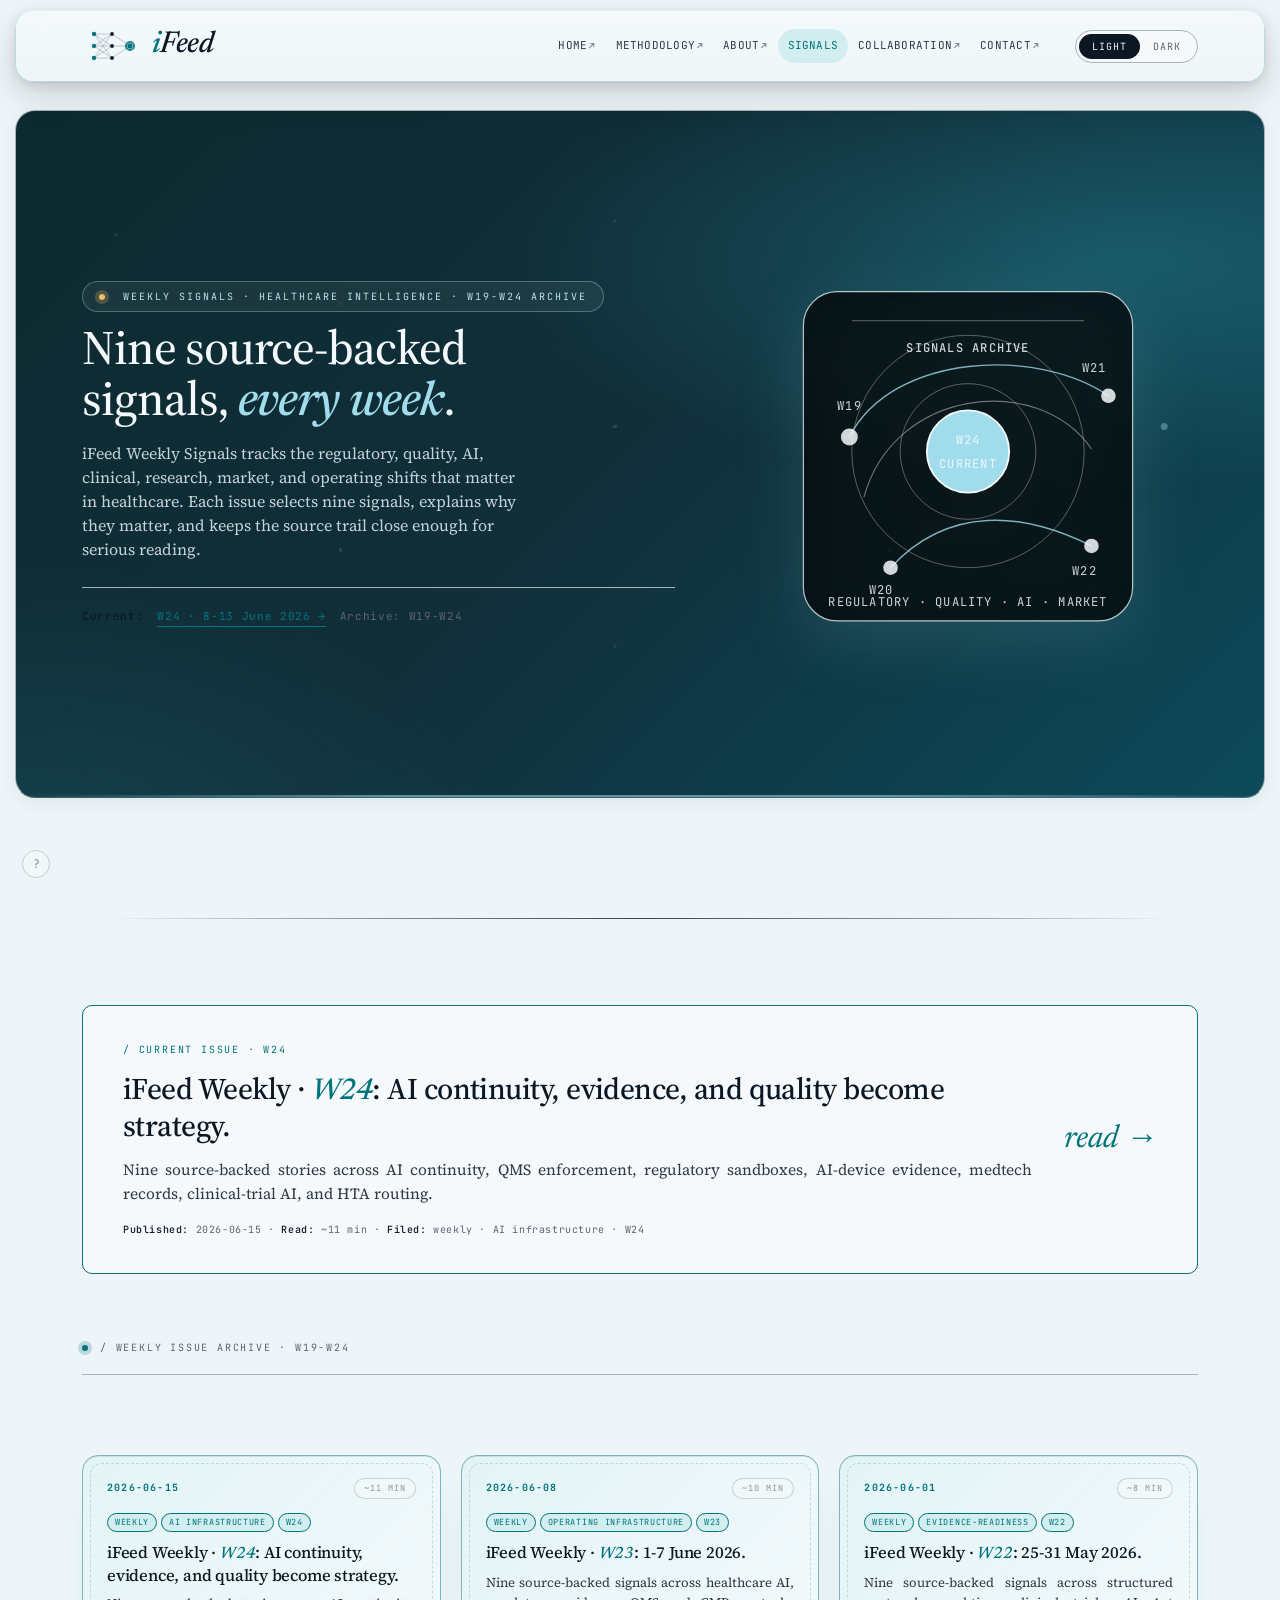
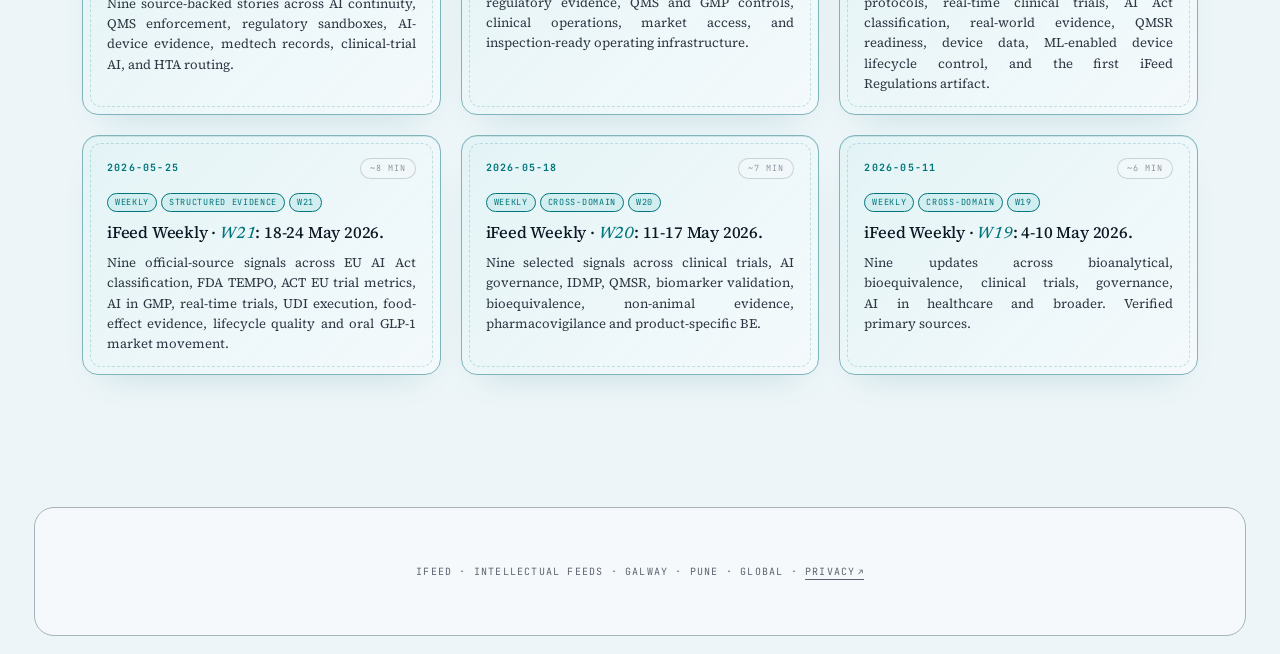
==== commit dc33e7a1: "Clean Weekly Signals navigation" ====
--- a/public/index.html
+++ b/public/index.html
@@ -349,17 +349,11 @@
     <button type="button" class="nav-toggle" aria-label="toggle nav" aria-expanded="false"><span class="bar"></span></button>
     <div class="links">
       <a href='https://ifeed.ie/'>Home</a>
-      <a href="https://ifeed.ie/methodology.html">Methodology</a>
-      <span class="has-dropdown"><a href="https://library.ifeed.ie/">Library<span class="caret">▾</span></a><div class="dropdown" role="menu"><a href="https://library.ifeed.ie/library/bioanalytical.html"><span class="d-name">Bio-Analytical Trials</span></a><a href="https://library.ifeed.ie/library/bioequivalence.html"><span class="d-name">Bio-Equivalence Trials</span></a><a href="https://library.ifeed.ie/library/clinical-trials.html"><span class="d-name">Clinical Trials</span></a><a href="https://library.ifeed.ie/library/governance.html"><span class="d-name">Governance</span></a><div class="d-sep"></div><a class="d-all" href="https://library.ifeed.ie/"><span class="d-name">All · Library hub →</span></a></div></span>
-      <span class="has-dropdown"><a href="https://regulations.ifeed.ie/">Regulations<span class="caret">▾</span></a><div class="dropdown" role="menu"><a href="https://regulations.ifeed.ie/regulations/eu-ai-act.html"><span class="d-name">EU AI Act</span></a><a href="https://regulations.ifeed.ie/regulations/fda-qmsr.html"><span class="d-name">FDA QMSR</span></a><a href="https://regulations.ifeed.ie/regulations/fda-csa.html"><span class="d-name">FDA CSA</span></a><a href="https://regulations.ifeed.ie/regulations/gamp5-ai-validation.html"><span class="d-name">GAMP 5 / AI validation</span></a><a href="https://regulations.ifeed.ie/regulations/ich-e6-r3.html"><span class="d-name">ICH E6(R3)</span></a><a href="https://regulations.ifeed.ie/regulations/good-ai-practice.html"><span class="d-name">FDA/EMA Good AI Practice</span></a><a href="https://regulations.ifeed.ie/regulations/iso-iec-42001.html"><span class="d-name">ISO/IEC 42001</span></a><a href="https://regulations.ifeed.ie/regulations/ai-medtech-samd.html"><span class="d-name">AI-enabled MedTech / SaMD</span></a><div class="d-sep"></div><a class="d-all" href="https://regulations.ifeed.ie/"><span class="d-name">All · Regulations hub →</span></a></div></span>
-      <a href="https://ifeed.ie/services.html">Collaborate</a>
-      <a href="https://ai.ifeed.ie/">AI</a>
+      <a href='https://ifeed.ie/methodology/'>Methodology</a>
+      <a href='https://ifeed.ie/about/'>About</a>
       <a class='current' href='/'>Signals</a>
-      <a href="https://ifeed.ie/academy.html">Academy</a>
-      <a href="https://ifeed.ie/community.html">Community</a>
-      <a href="https://ifeed.ie/founder.html">Founder</a>
-      <a href="https://ifeed.ie/connect.html">Connect</a>
-      <a href="https://ifeed.ie/register.html">Register</a>
+      <a href='https://ifeed.ie/collaboration/'>Collaboration</a>
+      <a href='https://ifeed.ie/contact/'>Contact</a>
     </div>
   </div>
 </nav>
@@ -369,17 +363,17 @@
   <div class="wrap">
     <div class="hero-grid">
       <div class="hero-text">
-        <div class="eyebrow"><span class="signal-mark"></span>weekly signals &middot; healthcare intelligence &middot; W19-W25 archive</div>
+        <div class="eyebrow"><span class="signal-mark"></span>weekly signals &middot; healthcare intelligence &middot; W19-W24 archive</div>
         <h1>Nine source-backed signals, <em>every week</em>.</h1>
         <p class="lede">iFeed Weekly Signals tracks the regulatory, quality, AI, clinical, research, market, and operating shifts that matter in healthcare. Each issue selects nine signals, explains why they matter, and keeps the source trail close enough for serious reading.</p>
         <div style="margin-top: 26px; padding-top: 20px; border-top: 1px solid var(--rule-2); display: flex; gap: 14px; flex-wrap: wrap; font-family: 'JetBrains Mono', monospace; font-size: 11px; letter-spacing: 0.06em; color: var(--ink-3);">
           <span style="color: var(--ink); font-weight: 500;">Current:</span>
-          <a href='2026-06-22_weekly-w25.html' style='color: var(--accent); border-bottom: 1px solid var(--accent); padding-bottom: 1px;'>W25 · 15-21 June 2026 &rarr;</a>
-          <span>Archive: W19-W25</span>
+          <a href='2026-06-15_weekly-w24.html' style='color: var(--accent); border-bottom: 1px solid var(--accent); padding-bottom: 1px;'>W24 · 8-13 June 2026 &rarr;</a>
+          <span>Archive: W19-W24</span>
         </div>
       </div>
       <div class="hero-viz">
-        <svg class="banner-art signal-map" viewBox="0 0 380 360" preserveAspectRatio="xMidYMid meet" aria-label="Weekly Signals map showing weekly issues and the current W25 issue">
+        <svg class="banner-art signal-map" viewBox="0 0 380 360" preserveAspectRatio="xMidYMid meet" aria-label="Weekly Signals map showing weekly issues and the current W24 issue">
           <rect class="sm-panel" x="54" y="46" width="272" height="272" rx="28"/>
           <circle class="sm-orbit" cx="190" cy="178" r="96"/>
           <circle class="sm-orbit" cx="190" cy="178" r="56"/>
@@ -391,7 +385,7 @@
           <circle class="sm-node" cx="306" cy="132" r="6"/>
           <circle class="sm-node" cx="292" cy="256" r="6"/>
           <circle class="sm-node-current" cx="190" cy="178" r="34"/>
-          <text class="sm-current" x="190" y="172" text-anchor="middle">W25</text>
+          <text class="sm-current" x="190" y="172" text-anchor="middle">W24</text>
           <text class="sm-label" x="190" y="192" text-anchor="middle">current</text>
           <text class="sm-label" x="82" y="144">W19</text>
           <text class="sm-label" x="108" y="296">W20</text>
@@ -409,12 +403,12 @@
 <div class="wrap">
   <!-- Featured note -->
   <section class="feature">
-    <a class='feature-card' href='2026-06-22_weekly-w25.html'>
+    <a class='feature-card' href='2026-06-15_weekly-w24.html'>
       <div>
-        <div class="lab">/ test workflow · W25</div>
-        <h2>iFeed Weekly · <em>W25</em>: intelligence needs an operating file.</h2>
-        <p>A test W25 issue proving the new CMS workflow: structured weekly data, Week 23 template, generated public page, and source-ledger discipline.</p>
-        <div class="meta"><b>Published:</b> 2026-06-22 · <b>Read:</b> ~10 min · <b>Filed:</b> weekly · CMS pilot · W25</div>
+        <div class="lab">/ current issue · W24</div>
+        <h2>iFeed Weekly · <em>W24</em>: AI continuity, evidence, and quality become strategy.</h2>
+        <p>Nine source-backed stories across AI continuity, QMS enforcement, regulatory sandboxes, AI-device evidence, medtech records, clinical-trial AI, and HTA routing.</p>
+        <div class="meta"><b>Published:</b> 2026-06-15 · <b>Read:</b> ~11 min · <b>Filed:</b> weekly · AI infrastructure · W24</div>
       </div>
       <span class="feature-arrow">read &rarr;</span>
     </a>
@@ -422,16 +416,8 @@
 
   <!-- Timeline -->
   <section class="timeline">
-    <div class="tl-h">/ Weekly issue archive · W19-W25</div>
+    <div class="tl-h">/ Weekly issue archive · W19-W24</div>
     <div class="gallery">
-    <a class='note-row' data-domain='cross' data-topics='weekly weekly cms pilot w25' href='2026-06-22_weekly-w25.html'>
-  <div class="visual"><span class="glyph">W25</span><span class="if-stamp">i</span><span class="pulse"></span><div class="yr">2026-06-22</div><div class="right">~10 min</div></div>
-  <div class="body">
-    <div class="topics"><span class="chip">weekly</span><span class="chip">CMS pilot</span><span class="chip">W25</span></div>
-    <h3>iFeed Weekly · <em>W25</em>: intelligence needs an operating file.</h3>
-    <p>A test W25 issue proving the new CMS workflow: structured weekly data, Week 23 template, generated public page, and source-ledger discipline.<span style="display:none"> generated</span></p>
-  </div>
-</a>
     <a class='note-row' data-domain='cross' data-topics='weekly weekly ai infrastructure w24' href='2026-06-15_weekly-w24.html'>
   <div class="visual"><span class="glyph">W24</span><span class="if-stamp">i</span><span class="pulse"></span><div class="yr">2026-06-15</div><div class="right">~11 min</div></div>
   <div class="body">
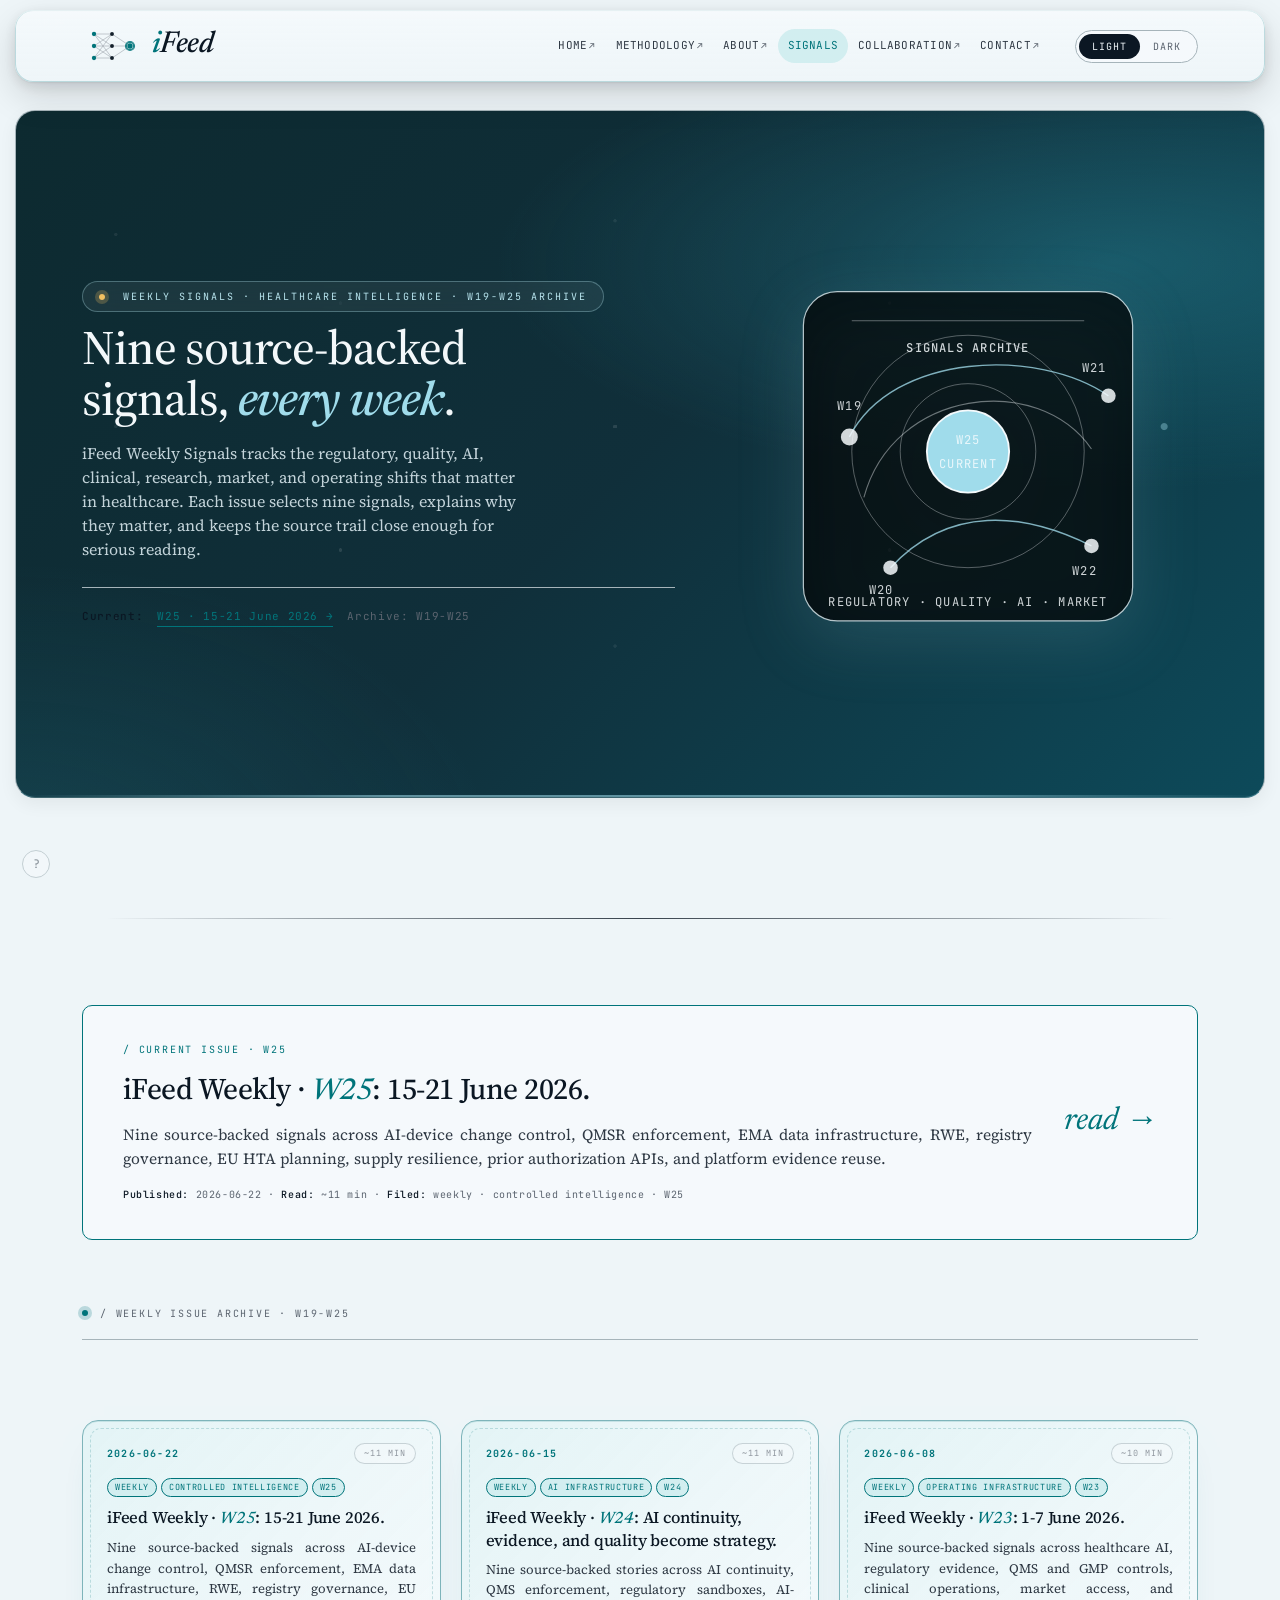
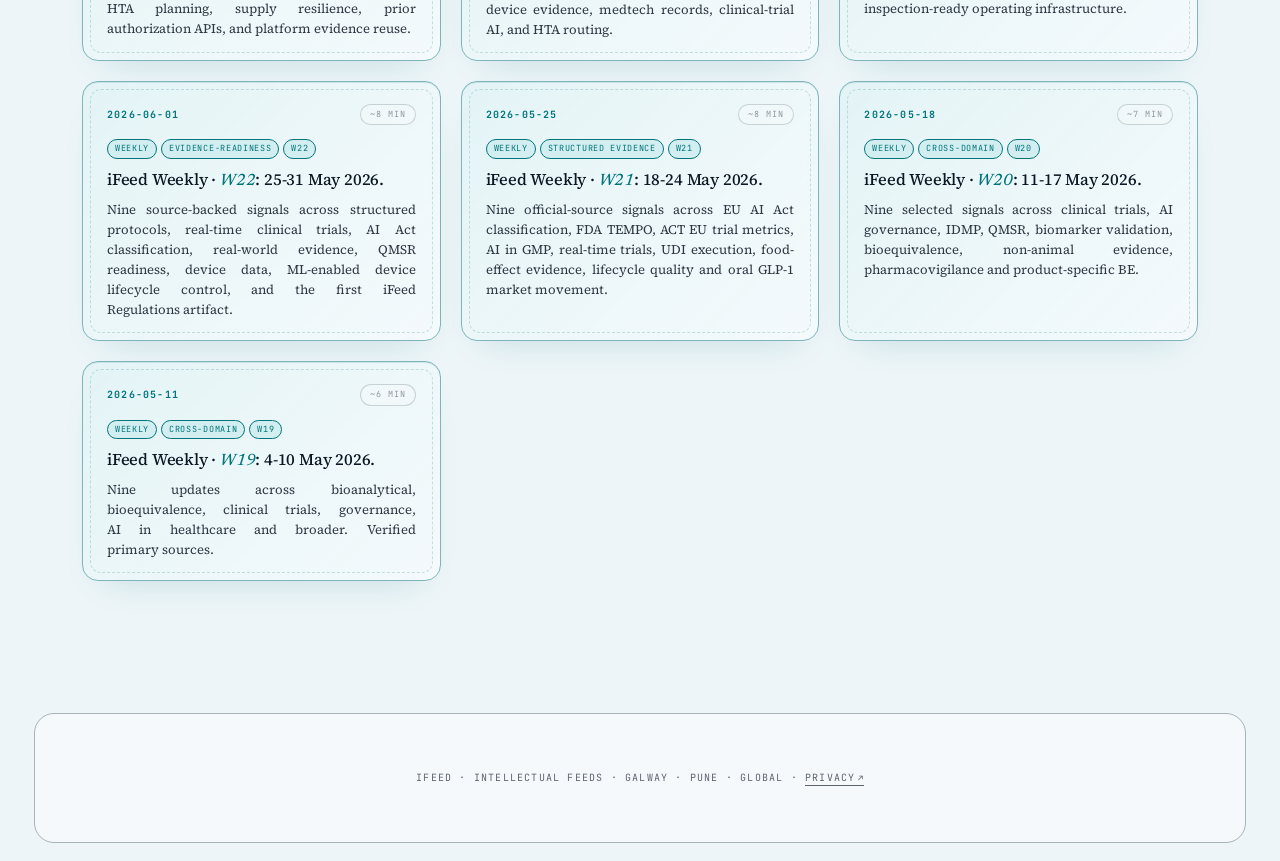
==== commit 315d89ff: "Publish W25 weekly signals" ====
--- a/public/index.html
+++ b/public/index.html
@@ -363,17 +363,17 @@
   <div class="wrap">
     <div class="hero-grid">
       <div class="hero-text">
-        <div class="eyebrow"><span class="signal-mark"></span>weekly signals &middot; healthcare intelligence &middot; W19-W24 archive</div>
+        <div class="eyebrow"><span class="signal-mark"></span>weekly signals &middot; healthcare intelligence &middot; W19-W25 archive</div>
         <h1>Nine source-backed signals, <em>every week</em>.</h1>
         <p class="lede">iFeed Weekly Signals tracks the regulatory, quality, AI, clinical, research, market, and operating shifts that matter in healthcare. Each issue selects nine signals, explains why they matter, and keeps the source trail close enough for serious reading.</p>
         <div style="margin-top: 26px; padding-top: 20px; border-top: 1px solid var(--rule-2); display: flex; gap: 14px; flex-wrap: wrap; font-family: 'JetBrains Mono', monospace; font-size: 11px; letter-spacing: 0.06em; color: var(--ink-3);">
           <span style="color: var(--ink); font-weight: 500;">Current:</span>
-          <a href='2026-06-15_weekly-w24.html' style='color: var(--accent); border-bottom: 1px solid var(--accent); padding-bottom: 1px;'>W24 · 8-13 June 2026 &rarr;</a>
-          <span>Archive: W19-W24</span>
+          <a href='2026-06-22_weekly-w25.html' style='color: var(--accent); border-bottom: 1px solid var(--accent); padding-bottom: 1px;'>W25 · 15-21 June 2026 &rarr;</a>
+          <span>Archive: W19-W25</span>
         </div>
       </div>
       <div class="hero-viz">
-        <svg class="banner-art signal-map" viewBox="0 0 380 360" preserveAspectRatio="xMidYMid meet" aria-label="Weekly Signals map showing weekly issues and the current W24 issue">
+        <svg class="banner-art signal-map" viewBox="0 0 380 360" preserveAspectRatio="xMidYMid meet" aria-label="Weekly Signals map showing weekly issues and the current W25 issue">
           <rect class="sm-panel" x="54" y="46" width="272" height="272" rx="28"/>
           <circle class="sm-orbit" cx="190" cy="178" r="96"/>
           <circle class="sm-orbit" cx="190" cy="178" r="56"/>
@@ -385,7 +385,7 @@
           <circle class="sm-node" cx="306" cy="132" r="6"/>
           <circle class="sm-node" cx="292" cy="256" r="6"/>
           <circle class="sm-node-current" cx="190" cy="178" r="34"/>
-          <text class="sm-current" x="190" y="172" text-anchor="middle">W24</text>
+          <text class="sm-current" x="190" y="172" text-anchor="middle">W25</text>
           <text class="sm-label" x="190" y="192" text-anchor="middle">current</text>
           <text class="sm-label" x="82" y="144">W19</text>
           <text class="sm-label" x="108" y="296">W20</text>
@@ -403,12 +403,12 @@
 <div class="wrap">
   <!-- Featured note -->
   <section class="feature">
-    <a class='feature-card' href='2026-06-15_weekly-w24.html'>
+    <a class='feature-card' href='2026-06-22_weekly-w25.html'>
       <div>
-        <div class="lab">/ current issue · W24</div>
-        <h2>iFeed Weekly · <em>W24</em>: AI continuity, evidence, and quality become strategy.</h2>
-        <p>Nine source-backed stories across AI continuity, QMS enforcement, regulatory sandboxes, AI-device evidence, medtech records, clinical-trial AI, and HTA routing.</p>
-        <div class="meta"><b>Published:</b> 2026-06-15 · <b>Read:</b> ~11 min · <b>Filed:</b> weekly · AI infrastructure · W24</div>
+        <div class="lab">/ current issue · W25</div>
+        <h2>iFeed Weekly · <em>W25</em>: 15-21 June 2026.</h2>
+        <p>Nine source-backed signals across AI-device change control, QMSR enforcement, EMA data infrastructure, RWE, registry governance, EU HTA planning, supply resilience, prior authorization APIs, and platform evidence reuse.</p>
+        <div class="meta"><b>Published:</b> 2026-06-22 · <b>Read:</b> ~11 min · <b>Filed:</b> weekly · controlled intelligence · W25</div>
       </div>
       <span class="feature-arrow">read &rarr;</span>
     </a>
@@ -416,8 +416,16 @@
 
   <!-- Timeline -->
   <section class="timeline">
-    <div class="tl-h">/ Weekly issue archive · W19-W24</div>
+    <div class="tl-h">/ Weekly issue archive · W19-W25</div>
     <div class="gallery">
+    <a class='note-row' data-domain='cross' data-topics='weekly weekly controlled intelligence w25' href='2026-06-22_weekly-w25.html'>
+  <div class="visual"><span class="glyph">W25</span><span class="if-stamp">i</span><span class="pulse"></span><div class="yr">2026-06-22</div><div class="right">~11 min</div></div>
+  <div class="body">
+    <div class="topics"><span class="chip">weekly</span><span class="chip">controlled intelligence</span><span class="chip">W25</span></div>
+    <h3>iFeed Weekly · <em>W25</em>: 15-21 June 2026.</h3>
+    <p>Nine source-backed signals across AI-device change control, QMSR enforcement, EMA data infrastructure, RWE, registry governance, EU HTA planning, supply resilience, prior authorization APIs, and platform evidence reuse.<span style="display:none"> generated</span></p>
+  </div>
+</a>
     <a class='note-row' data-domain='cross' data-topics='weekly weekly ai infrastructure w24' href='2026-06-15_weekly-w24.html'>
   <div class="visual"><span class="glyph">W24</span><span class="if-stamp">i</span><span class="pulse"></span><div class="yr">2026-06-15</div><div class="right">~11 min</div></div>
   <div class="body">
